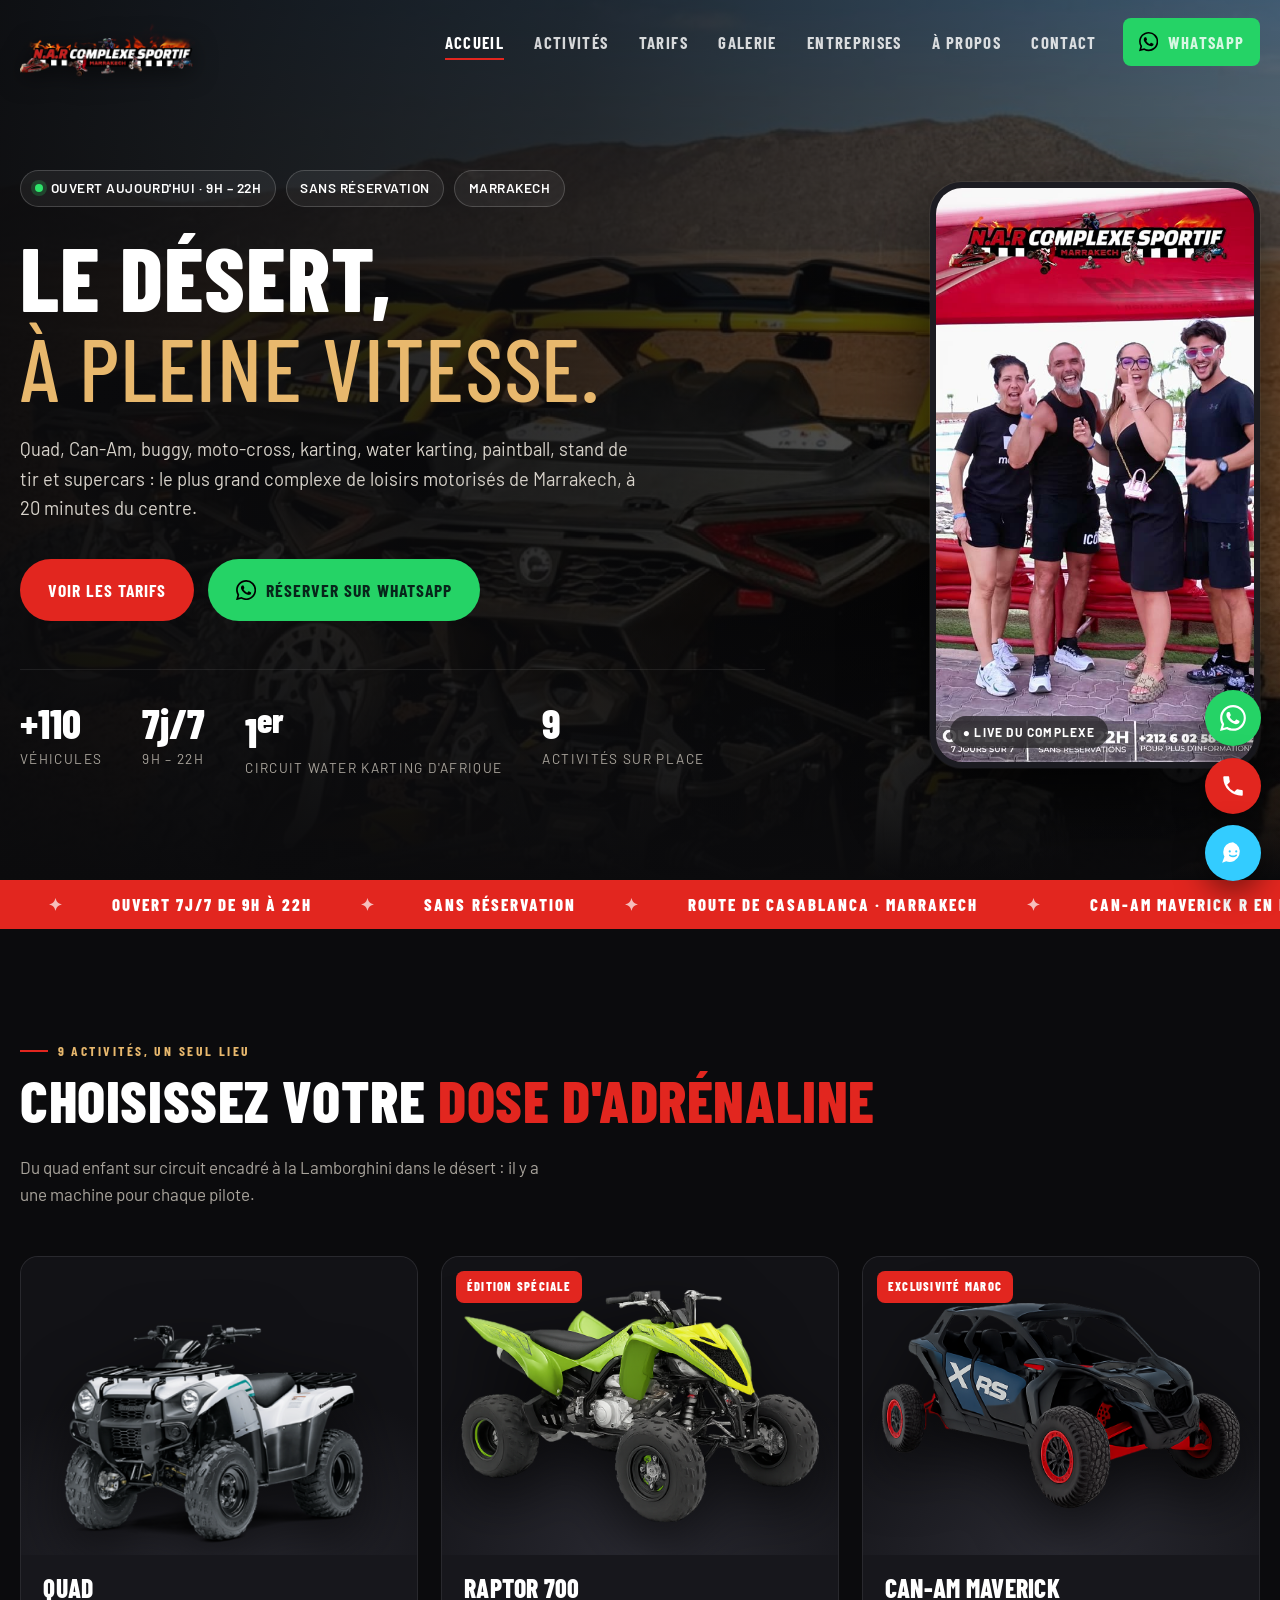
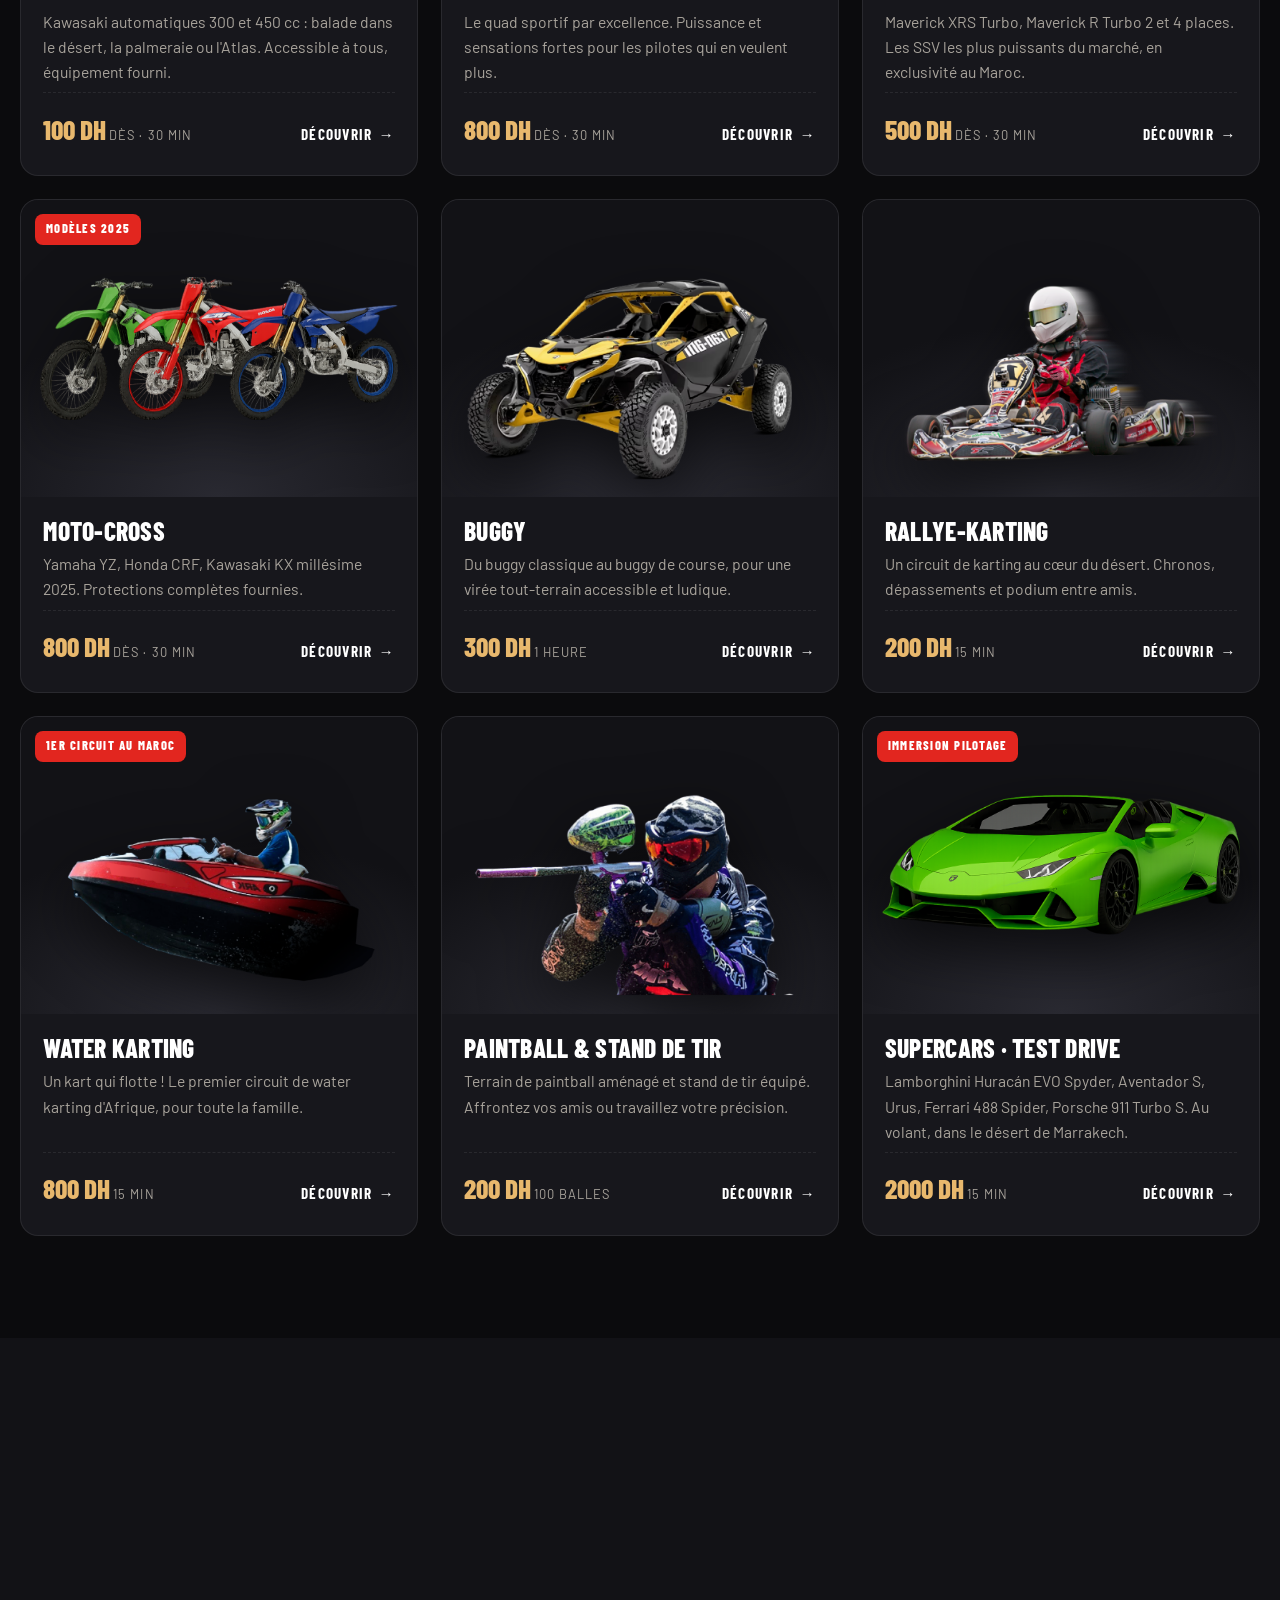
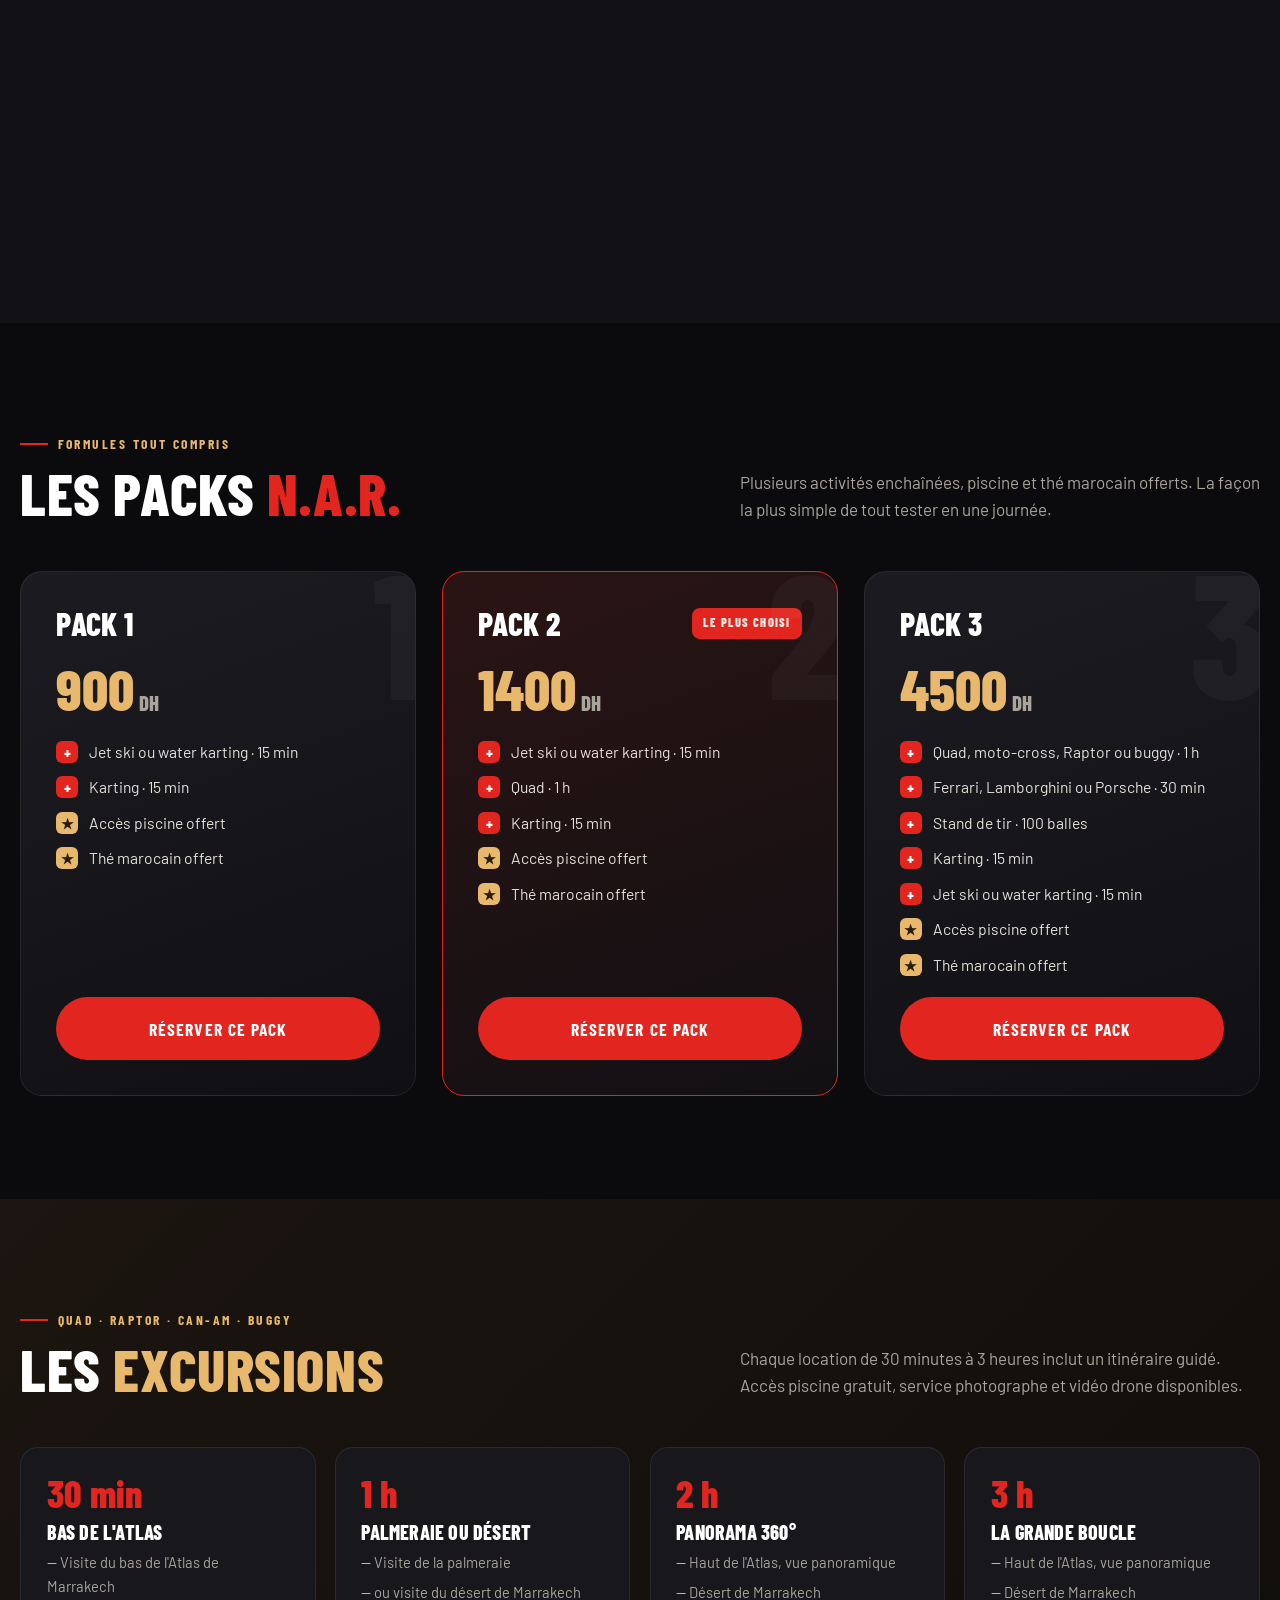
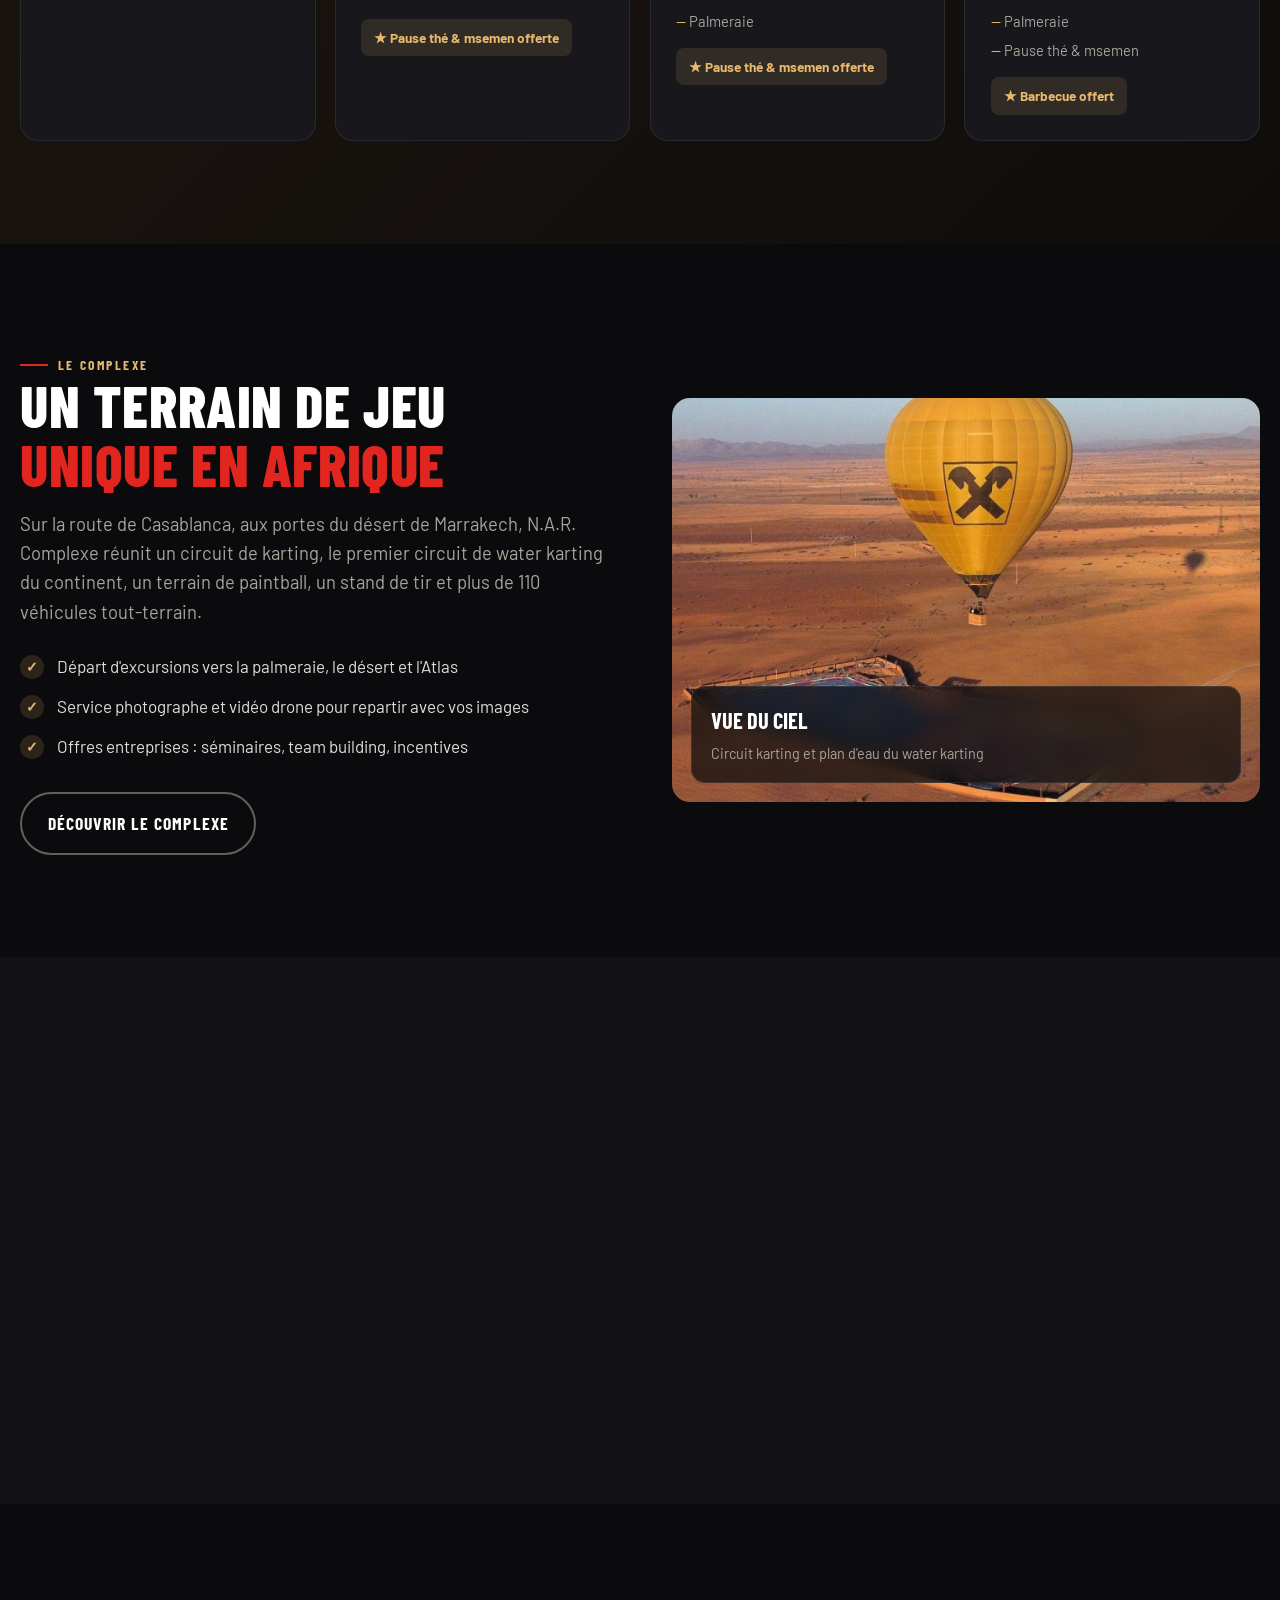
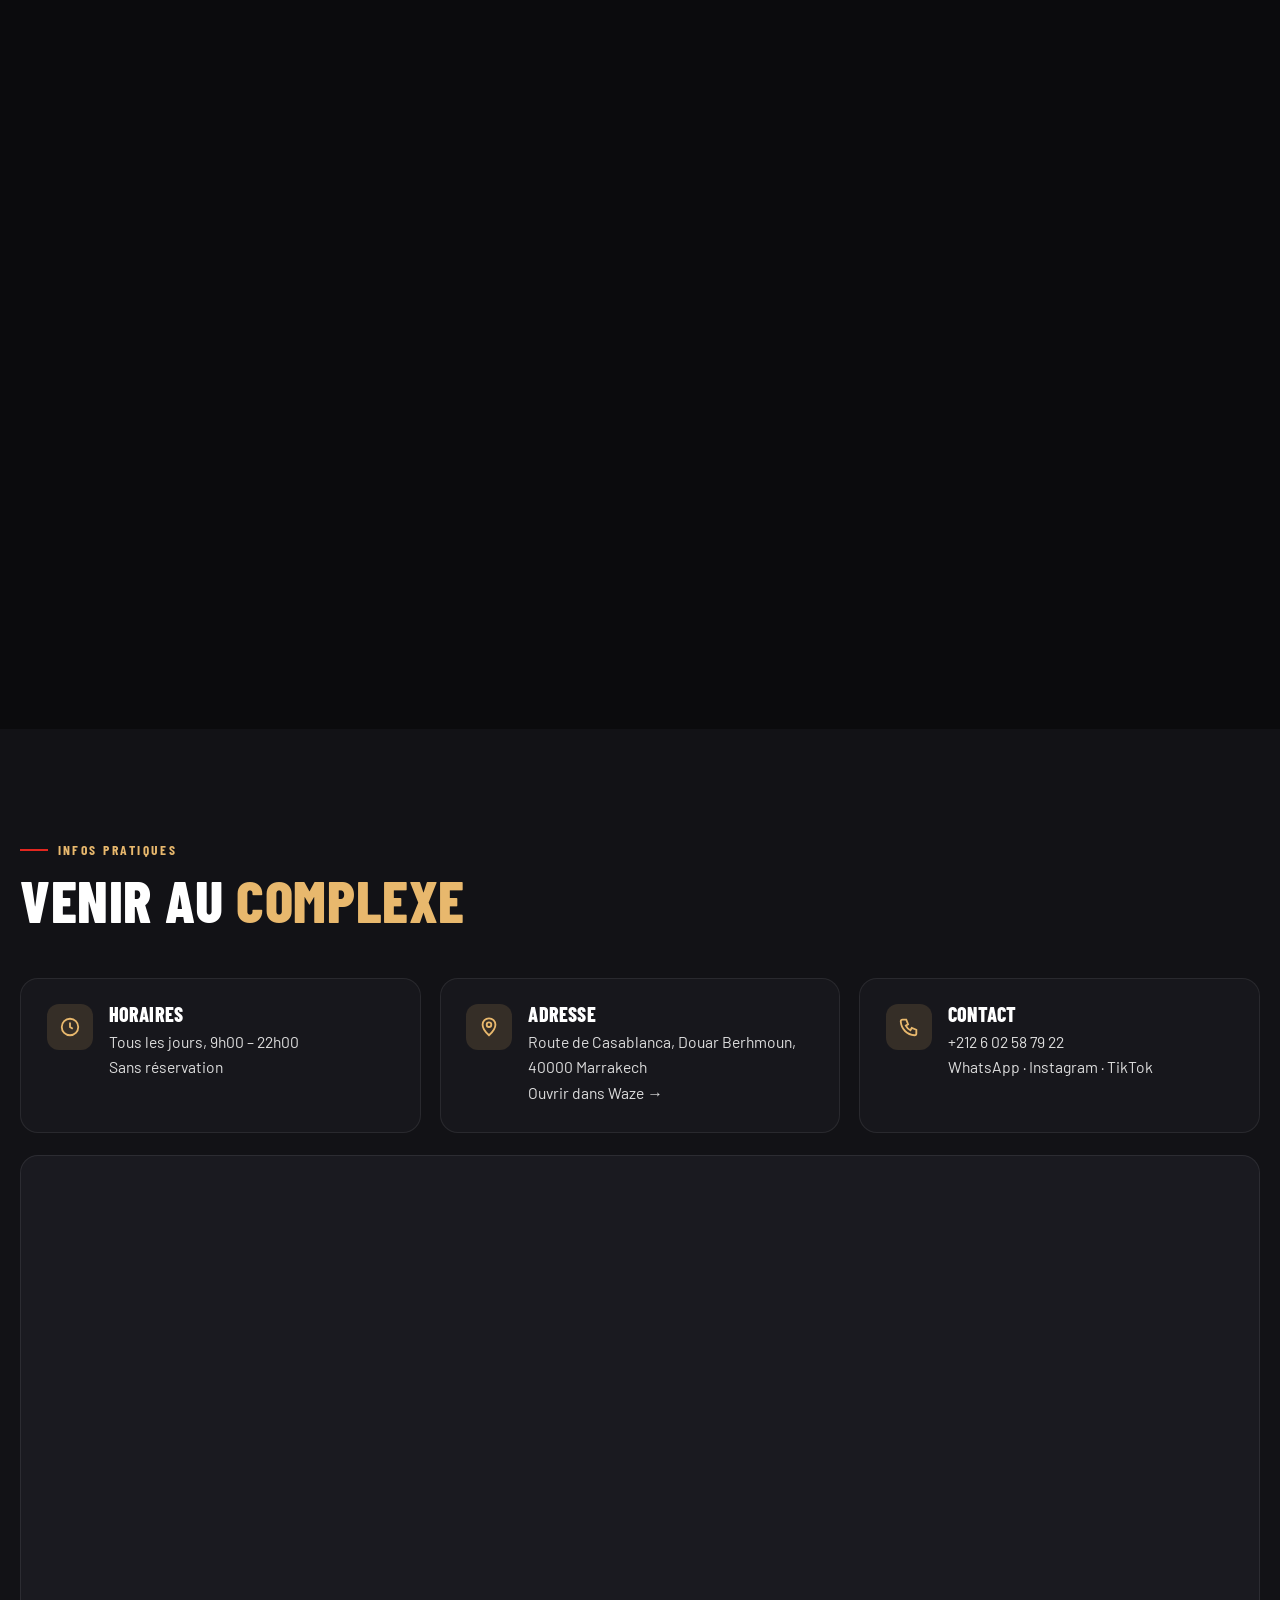
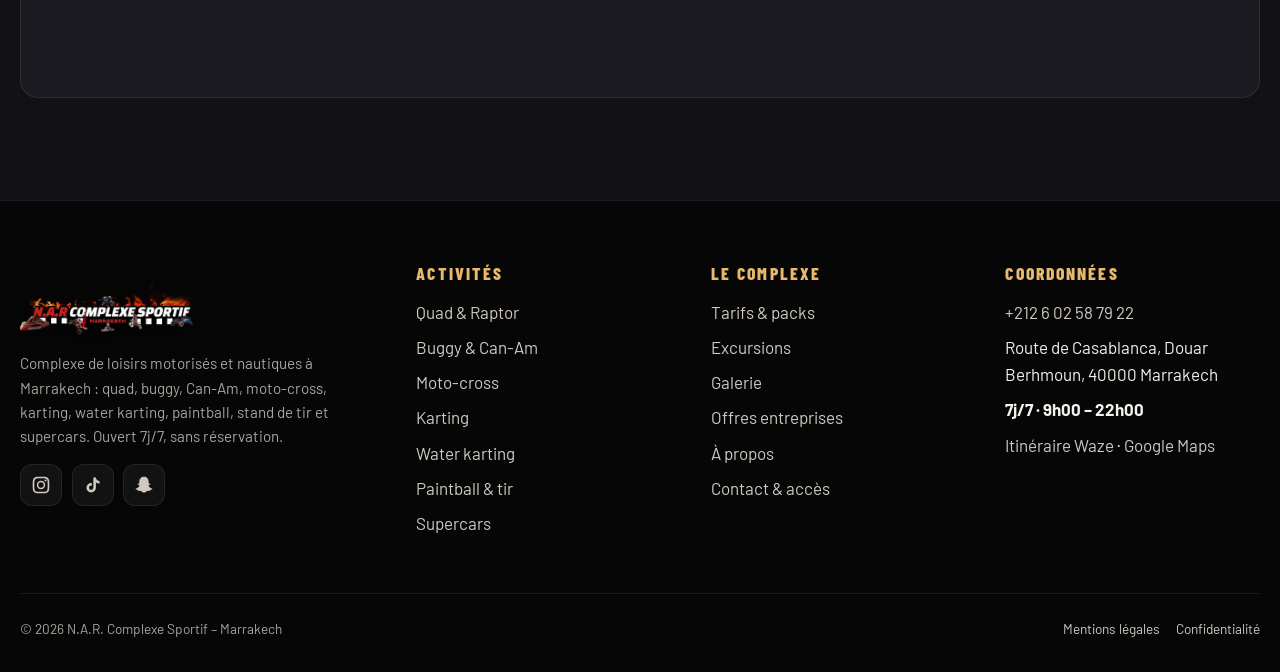
==== index.html @ b968350e "Nouveau site N.A.R. Complexe Sportif (statique) Co-Authored-By: Claude Fable 5.1 <noreply@anthropic." ====
<!doctype html>
<html lang="fr"><head>
<meta charset="utf-8"><meta name="viewport" content="width=device-width,initial-scale=1">
<title>N.A.R. Complexe Sportif – Quad, buggy, karting, water karting et supercars à Marrakech</title>
<meta name="description" content="Le plus grand complexe de loisirs motorisés de Marrakech : location quad, Can-Am, buggy, moto-cross, karting, water karting, paintball, stand de tir et test drive supercars. Ouvert 7j/7 de 9h à 22h, sans réservation.">
<meta name="robots" content="noindex, nofollow">
<link rel="canonical" href="https://www.narcomplexesportif.com/">
<meta property="og:title" content="N.A.R. Complexe Sportif – Quad, buggy, karting, water karting et supercars à Marrakech"><meta property="og:description" content="Le plus grand complexe de loisirs motorisés de Marrakech : location quad, Can-Am, buggy, moto-cross, karting, water karting, paintball, stand de tir et test drive supercars. Ouvert 7j/7 de 9h à 22h, sans réservation."><meta property="og:type" content="website"><meta property="og:image" content="assets/img/p-canam-desert.jpg">
<link rel="icon" href="assets/img/logo-footer.png">
<link rel="preconnect" href="https://fonts.googleapis.com"><link rel="preconnect" href="https://fonts.gstatic.com" crossorigin>
<link href="https://fonts.googleapis.com/css2?family=Barlow+Condensed:wght@500;700;800&family=Barlow:wght@400;500;600;700&display=swap" rel="stylesheet">
<link rel="stylesheet" href="assets/style.css">
<script type="application/ld+json">{"@context": "https://schema.org", "@type": "SportsActivityLocation", "name": "N.A.R. Complexe Sportif", "url": "https://www.narcomplexesportif.com/", "telephone": "+212602587922", "image": "https://www.narcomplexesportif.com/assets/img/p-canam-desert.jpg", "address": {"@type": "PostalAddress", "streetAddress": "Route de Casablanca, Douar Berhmoun", "postalCode": "40000", "addressLocality": "Marrakech", "addressCountry": "MA"}, "openingHoursSpecification": [{"@type": "OpeningHoursSpecification", "dayOfWeek": ["Monday", "Tuesday", "Wednesday", "Thursday", "Friday", "Saturday", "Sunday"], "opens": "09:00", "closes": "22:00"}], "priceRange": "100 DH - 4500 DH", "sameAs": ["https://www.instagram.com/n.a.r_complexe/", "https://www.tiktok.com/@n.a.r_complexe", "https://www.snapchat.com/add/narcomplexe"]}</script>
</head><body>
<header class="header"><div class="wrap">
  <a class="brand" href="index.html" aria-label="N.A.R. Complexe Sportif, accueil"><img src="assets/img/logo.png" alt="N.A.R. Complexe Sportif Marrakech" width="160" height="62"></a>
  <nav class="nav" aria-label="Menu principal"><a href="index.html" class="active">Accueil</a><a href="activites.html">Activités</a><a href="tarifs.html">Tarifs</a><a href="galerie.html">Galerie</a><a href="entreprises.html">Entreprises</a><a href="a-propos.html">À propos</a><a href="contact.html">Contact</a><a class="btn btn-wa btn-sm nav-cta" href="https://wa.me/212602587922" target="_blank" rel="noopener"><svg viewBox="0 0 24 24"><path d="M20.5 3.5A11.9 11.9 0 0 0 12 0C5.4 0 .1 5.3.1 11.9c0 2.1.6 4.1 1.6 5.9L0 24l6.3-1.7a12 12 0 0 0 5.7 1.5c6.6 0 11.9-5.3 11.9-11.9 0-3.2-1.2-6.2-3.4-8.4ZM12 21.8c-1.8 0-3.5-.5-5-1.4l-.4-.2-3.7 1 1-3.6-.2-.4A9.8 9.8 0 0 1 2.1 12C2.1 6.5 6.5 2 12 2c2.6 0 5.1 1 7 2.9a9.8 9.8 0 0 1 2.9 7c0 5.5-4.5 9.9-9.9 9.9Zm5.4-7.4c-.3-.1-1.8-.9-2-1-.3-.1-.5-.1-.7.1-.2.3-.8 1-.9 1.2-.2.2-.3.2-.6.1-.3-.1-1.3-.5-2.4-1.5-.9-.8-1.5-1.8-1.7-2.1-.2-.3 0-.5.1-.6l.4-.5.3-.5v-.5l-.9-2.2c-.2-.6-.5-.5-.7-.5h-.6c-.2 0-.5.1-.8.4-.3.3-1 1-1 2.5s1.1 2.9 1.2 3.1c.1.2 2.1 3.2 5.1 4.5.7.3 1.3.5 1.7.6.7.2 1.4.2 1.9.1.6-.1 1.8-.7 2-1.4.2-.7.2-1.3.2-1.4-.1-.2-.3-.3-.6-.4Z"/></svg> WhatsApp</a></nav>
  <button class="burger" aria-label="Ouvrir le menu" aria-expanded="false"><svg viewBox="0 0 24 24" fill="none" stroke="currentColor" stroke-width="2"><path d="M4 7h16M4 12h16M4 17h16"/></svg></button>
</div></header>
<main>

<section class="hero"><div class="hero-bg"><img src="assets/img/p-canam-desert.jpg" alt="" fetchpriority="high"></div>
 <div class="wrap">
  <div>
   <div class="hero-badges"><span class="badge"><i></i>Ouvert aujourd'hui · 9h – 22h</span><span class="badge">Sans réservation</span><span class="badge">Marrakech</span></div>
   <h1><span>Le désert,</span><span class="thin">à pleine vitesse.</span></h1>
   <p class="lead">Quad, Can-Am, buggy, moto-cross, karting, water karting, paintball, stand de tir et supercars : le plus grand complexe de loisirs motorisés de Marrakech, à 20 minutes du centre.</p>
   <div class="hero-actions"><a class="btn btn-red" href="tarifs.html">Voir les tarifs</a><a class="btn btn-wa" href="https://wa.me/212602587922" target="_blank" rel="noopener"><svg viewBox="0 0 24 24"><path d="M20.5 3.5A11.9 11.9 0 0 0 12 0C5.4 0 .1 5.3.1 11.9c0 2.1.6 4.1 1.6 5.9L0 24l6.3-1.7a12 12 0 0 0 5.7 1.5c6.6 0 11.9-5.3 11.9-11.9 0-3.2-1.2-6.2-3.4-8.4ZM12 21.8c-1.8 0-3.5-.5-5-1.4l-.4-.2-3.7 1 1-3.6-.2-.4A9.8 9.8 0 0 1 2.1 12C2.1 6.5 6.5 2 12 2c2.6 0 5.1 1 7 2.9a9.8 9.8 0 0 1 2.9 7c0 5.5-4.5 9.9-9.9 9.9Zm5.4-7.4c-.3-.1-1.8-.9-2-1-.3-.1-.5-.1-.7.1-.2.3-.8 1-.9 1.2-.2.2-.3.2-.6.1-.3-.1-1.3-.5-2.4-1.5-.9-.8-1.5-1.8-1.7-2.1-.2-.3 0-.5.1-.6l.4-.5.3-.5v-.5l-.9-2.2c-.2-.6-.5-.5-.7-.5h-.6c-.2 0-.5.1-.8.4-.3.3-1 1-1 2.5s1.1 2.9 1.2 3.1c.1.2 2.1 3.2 5.1 4.5.7.3 1.3.5 1.7.6.7.2 1.4.2 1.9.1.6-.1 1.8-.7 2-1.4.2-.7.2-1.3.2-1.4-.1-.2-.3-.3-.6-.4Z"/></svg> Réserver sur WhatsApp</a></div>
   <div class="hero-stats"><div class="stat"><b>+110</b><span>véhicules</span></div><div class="stat"><b>7j/7</b><span>9h – 22h</span></div><div class="stat"><b>1<sup>er</sup></b><span>circuit water karting d'Afrique</span></div><div class="stat"><b>9</b><span>activités sur place</span></div></div>
  </div>
  <div class="reel"><video muted loop playsinline preload="metadata" poster="assets/reel-poster.jpg"><source src="assets/reel.mp4" type="video/mp4"></video><span class="tag">● Live du complexe</span></div>
 </div>
</section>
<div class="ticker" aria-hidden="true"><div class="track"><span>Ouvert 7j/7 de 9h à 22h</span><span>Sans réservation</span><span>Route de Casablanca · Marrakech</span><span>Can-Am Maverick R en exclusivité au Maroc</span><span>Ouvert 7j/7 de 9h à 22h</span><span>Sans réservation</span><span>Route de Casablanca · Marrakech</span><span>Can-Am Maverick R en exclusivité au Maroc</span></div></div>

<section id="activites"><div class="wrap">
 <div class="sec-head rv"><div><span class="eyebrow">9 activités, un seul lieu</span><h2>Choisissez votre <span class="accent">dose d'adrénaline</span></h2></div><p>Du quad enfant sur circuit encadré à la Lamborghini dans le désert : il y a une machine pour chaque pilote.</p></div>
 <div class="grid grid-3"><a class="card rv" href="activites.html#quad"><div class="media"><img src="assets/img/v-quad.png" alt="Quad" loading="lazy"></div>
 <div class="body"><h3>Quad</h3><p>Kawasaki automatiques 300 et 450 cc : balade dans le désert, la palmeraie ou l'Atlas. Accessible à tous, équipement fourni.</p><div class="price"><span><b>100 DH</b> <small>dès · 30 min</small></span><span class="more">Découvrir</span></div></div></a><a class="card rv" href="activites.html#raptor"><span class="chip">Édition spéciale</span><div class="media"><img src="assets/img/v-raptor700.png" alt="Raptor 700" loading="lazy"></div>
 <div class="body"><h3>Raptor 700</h3><p>Le quad sportif par excellence. Puissance et sensations fortes pour les pilotes qui en veulent plus.</p><div class="price"><span><b>800 DH</b> <small>dès · 30 min</small></span><span class="more">Découvrir</span></div></div></a><a class="card rv" href="activites.html#canam"><span class="chip">Exclusivité Maroc</span><div class="media"><img src="assets/img/v-canam-r.png" alt="Can-Am Maverick" loading="lazy"></div>
 <div class="body"><h3>Can-Am Maverick</h3><p>Maverick XRS Turbo, Maverick R Turbo 2 et 4 places. Les SSV les plus puissants du marché, en exclusivité au Maroc.</p><div class="price"><span><b>500 DH</b> <small>dès · 30 min</small></span><span class="more">Découvrir</span></div></div></a><a class="card rv" href="activites.html#cross"><span class="chip">Modèles 2025</span><div class="media"><img src="assets/img/v-cross.png" alt="Moto-cross" loading="lazy"></div>
 <div class="body"><h3>Moto-cross</h3><p>Yamaha YZ, Honda CRF, Kawasaki KX millésime 2025. Protections complètes fournies.</p><div class="price"><span><b>800 DH</b> <small>dès · 30 min</small></span><span class="more">Découvrir</span></div></div></a><a class="card rv" href="activites.html#buggy"><div class="media"><img src="assets/img/v-canam.png" alt="Buggy" loading="lazy"></div>
 <div class="body"><h3>Buggy</h3><p>Du buggy classique au buggy de course, pour une virée tout-terrain accessible et ludique.</p><div class="price"><span><b>300 DH</b> <small>1 heure</small></span><span class="more">Découvrir</span></div></div></a><a class="card rv" href="activites.html#karting"><div class="media"><img src="assets/img/v-kart.png" alt="Rallye-karting" loading="lazy"></div>
 <div class="body"><h3>Rallye-karting</h3><p>Un circuit de karting au cœur du désert. Chronos, dépassements et podium entre amis.</p><div class="price"><span><b>200 DH</b> <small>15 min</small></span><span class="more">Découvrir</span></div></div></a><a class="card rv" href="activites.html#waterkarting"><span class="chip">1er circuit au Maroc</span><div class="media"><img src="assets/img/v-waterkart.png" alt="Water karting" loading="lazy"></div>
 <div class="body"><h3>Water karting</h3><p>Un kart qui flotte ! Le premier circuit de water karting d'Afrique, pour toute la famille.</p><div class="price"><span><b>800 DH</b> <small>15 min</small></span><span class="more">Découvrir</span></div></div></a><a class="card rv" href="activites.html#paintball"><div class="media"><img src="assets/img/v-paintball.png" alt="Paintball & stand de tir" loading="lazy"></div>
 <div class="body"><h3>Paintball & stand de tir</h3><p>Terrain de paintball aménagé et stand de tir équipé. Affrontez vos amis ou travaillez votre précision.</p><div class="price"><span><b>200 DH</b> <small>100 balles</small></span><span class="more">Découvrir</span></div></div></a><a class="card rv" href="activites.html#supercars"><span class="chip">Immersion pilotage</span><div class="media"><img src="assets/img/v-huracan.png" alt="Supercars · Test drive" loading="lazy"></div>
 <div class="body"><h3>Supercars · Test drive</h3><p>Lamborghini Huracán EVO Spyder, Aventador S, Urus, Ferrari 488 Spider, Porsche 911 Turbo S. Au volant, dans le désert de Marrakech.</p><div class="price"><span><b>2000 DH</b> <small>15 min</small></span><span class="more">Découvrir</span></div></div></a></div>
</div></section>

<section class="alt"><div class="wrap">
 <div class="sec-head rv"><div><span class="eyebrow">Pourquoi N.A.R.</span><h2>Pensé pour <span class="sand">toute la famille</span></h2></div></div>
 <div class="why">
  <div class="why-item rv"><div class="ic"><svg viewBox="0 0 24 24" fill="none" stroke="currentColor" stroke-width="2"><path d="M13 2 4 14h7l-1 8 9-12h-7l1-8Z"/></svg></div><h3>Zéro réservation</h3><p>Arrivez quand vous voulez, 7 jours sur 7 de 9h à 22h. Les machines sont prêtes.</p></div>
  <div class="why-item rv"><div class="ic"><svg viewBox="0 0 24 24" fill="none" stroke="currentColor" stroke-width="2"><path d="M12 3 4 6v6c0 5 3.4 8.4 8 9 4.6-.6 8-4 8-9V6l-8-3Z"/><path d="m9 12 2 2 4-4"/></svg></div><h3>Sécurité d'abord</h3><p>Casques, protections, briefing et accompagnateurs expérimentés qui connaissent la région.</p></div>
  <div class="why-item rv"><div class="ic"><svg viewBox="0 0 24 24" fill="none" stroke="currentColor" stroke-width="2"><circle cx="12" cy="7" r="3"/><path d="M6 21v-3a6 6 0 0 1 12 0v3"/></svg></div><h3>Espace enfants</h3><p>Quads, motos et karts enfants sur circuit encadré. Les petits aventuriers ont leur piste.</p></div>
  <div class="why-item rv"><div class="ic"><svg viewBox="0 0 24 24" fill="none" stroke="currentColor" stroke-width="2"><path d="M3 16c2 1.5 4 1.5 6 0s4-1.5 6 0 4 1.5 6 0M3 20c2 1.5 4 1.5 6 0s4-1.5 6 0 4 1.5 6 0M8 12V5a2 2 0 0 1 4 0M14 12V5a2 2 0 0 1 4 0"/></svg></div><h3>Piscine & détente</h3><p>Accès piscine gratuit, terrasse ombragée, granitas et thé marocain entre deux sessions.</p></div>
 </div>
</div></section>

<section id="packs" class=""><div class="wrap">
 <div class="sec-head rv"><div><span class="eyebrow">Formules tout compris</span><h2>Les packs <span class="accent">N.A.R.</span></h2></div><p>Plusieurs activités enchaînées, piscine et thé marocain offerts. La façon la plus simple de tout tester en une journée.</p></div>
 <div class="packs"><div class="pack rv" data-n="1"><div class="ph"><h3>Pack 1</h3></div><div class="amount">900<small>DH</small></div><ul><li>Jet ski ou water karting · 15 min</li><li>Karting · 15 min</li><li class="gift">Accès piscine offert</li><li class="gift">Thé marocain offert</li></ul>
 <a class="btn btn-red" href="https://wa.me/212602587922?text=Bonjour, je souhaite réserver le Pack 1 (900 DH)." target="_blank" rel="noopener">Réserver ce pack</a></div><div class="pack rv hot" data-n="2"><div class="ph"><h3>Pack 2</h3><span class="tag">Le plus choisi</span></div><div class="amount">1400<small>DH</small></div><ul><li>Jet ski ou water karting · 15 min</li><li>Quad · 1 h</li><li>Karting · 15 min</li><li class="gift">Accès piscine offert</li><li class="gift">Thé marocain offert</li></ul>
 <a class="btn btn-red" href="https://wa.me/212602587922?text=Bonjour, je souhaite réserver le Pack 2 (1400 DH)." target="_blank" rel="noopener">Réserver ce pack</a></div><div class="pack rv" data-n="3"><div class="ph"><h3>Pack 3</h3></div><div class="amount">4500<small>DH</small></div><ul><li>Quad, moto-cross, Raptor ou buggy · 1 h</li><li>Ferrari, Lamborghini ou Porsche · 30 min</li><li>Stand de tir · 100 balles</li><li>Karting · 15 min</li><li>Jet ski ou water karting · 15 min</li><li class="gift">Accès piscine offert</li><li class="gift">Thé marocain offert</li></ul>
 <a class="btn btn-red" href="https://wa.me/212602587922?text=Bonjour, je souhaite réserver le Pack 3 (4500 DH)." target="_blank" rel="noopener">Réserver ce pack</a></div></div></div></section>
<section id="excursions" class="sand-bg"><div class="wrap">
 <div class="sec-head rv"><div><span class="eyebrow">Quad · Raptor · Can-Am · buggy</span><h2>Les <span class="sand">excursions</span></h2></div><p>Chaque location de 30 minutes à 3 heures inclut un itinéraire guidé. Accès piscine gratuit, service photographe et vidéo drone disponibles.</p></div>
 <div class="excu"><div class="ex rv"><div class="d">30 min</div><h3>Bas de l'Atlas</h3><ul><li>Visite du bas de l'Atlas de Marrakech</li></ul></div><div class="ex rv"><div class="d">1 h</div><h3>Palmeraie ou désert</h3><ul><li>Visite de la palmeraie</li><li>ou visite du désert de Marrakech</li></ul><span class="gift">★ Pause thé & msemen offerte</span></div><div class="ex rv"><div class="d">2 h</div><h3>Panorama 360°</h3><ul><li>Haut de l'Atlas, vue panoramique</li><li>Désert de Marrakech</li><li>Palmeraie</li></ul><span class="gift">★ Pause thé & msemen offerte</span></div><div class="ex rv"><div class="d">3 h</div><h3>La grande boucle</h3><ul><li>Haut de l'Atlas, vue panoramique</li><li>Désert de Marrakech</li><li>Palmeraie</li><li>Pause thé & msemen</li></ul><span class="gift">★ Barbecue offert</span></div></div></div></section>

<section><div class="wrap"><div class="split">
 <div class="rv"><span class="eyebrow">Le complexe</span><h2>Un terrain de jeu <span class="accent">unique en Afrique</span></h2>
  <p class="lead" style="margin-top:1rem">Sur la route de Casablanca, aux portes du désert de Marrakech, N.A.R. Complexe réunit un circuit de karting, le premier circuit de water karting du continent, un terrain de paintball, un stand de tir et plus de 110 véhicules tout-terrain.</p>
  <ul class="checks"><li>Départ d'excursions vers la palmeraie, le désert et l'Atlas</li><li>Service photographe et vidéo drone pour repartir avec vos images</li><li>Offres entreprises : séminaires, team building, incentives</li></ul>
  <a class="btn btn-ghost" href="a-propos.html">Découvrir le complexe</a></div>
 <div class="pic wide rv"><img src="assets/img/p-drone.jpg" alt="Vue aérienne du complexe N.A.R." loading="lazy"><div class="caption"><b>Vue du ciel</b><span>Circuit karting et plan d'eau du water karting</span></div></div>
</div></div></section>

<section class="alt"><div class="wrap">
 <div class="sec-head rv"><div><span class="eyebrow">Galerie</span><h2>Ça s'est passé <span class="sand">chez nous</span></h2></div><a class="btn btn-ghost btn-sm" href="galerie.html">Toute la galerie</a></div>
 <div class="strip rv"><a href="assets/img/p-canam-desert.jpg" data-lightbox><img src="assets/img/p-canam-desert.jpg" alt="Can-Am Maverick dans le désert de Marrakech" loading="lazy"></a><a href="assets/img/p-groupe-quad.jpg" data-lightbox><img src="assets/img/p-groupe-quad.jpg" alt="Groupe d'amis en quad Kawasaki" loading="lazy"></a><a href="assets/img/p-drone.jpg" data-lightbox><img src="assets/img/p-drone.jpg" alt="Vue aérienne du complexe : circuit de water karting et karting" loading="lazy"></a><a href="assets/img/p-paintball-groupe.jpg" data-lightbox><img src="assets/img/p-paintball-groupe.jpg" alt="Équipe de paintball devant les Can-Am" loading="lazy"></a><a href="assets/img/p-enfants-mascottes.jpg" data-lightbox><img src="assets/img/p-enfants-mascottes.jpg" alt="Activités enfants avec mascottes" loading="lazy"></a><a href="assets/img/p-desert-buggies.jpg" data-lightbox><img src="assets/img/p-desert-buggies.jpg" alt="Convoi de buggies dans le désert" loading="lazy"></a></div>
</div></section>

<section><div class="wrap"><div class="split rev">
 <div class="pic rv"><img src="assets/img/p-paintball-groupe.jpg" alt="Équipe en séminaire au complexe" loading="lazy"></div>
 <div class="rv"><span class="eyebrow">Entreprises</span><h2>Team building <span class="accent">hors norme</span></h2>
  <p class="lead" style="margin-top:1rem">Tarifs préférentiels pour les groupes et les sociétés. Paintball par équipes, challenge karting, raid en Can-Am puis barbecue : nous construisons la journée avec vous.</p>
  <div class="hero-actions" style="margin-top:1.6rem"><a class="btn btn-red" href="entreprises.html">Demander une offre</a></div></div>
</div></div></section>

<section class="alt" id="infos"><div class="wrap">
 <div class="sec-head rv"><div><span class="eyebrow">Infos pratiques</span><h2>Venir au <span class="sand">complexe</span></h2></div></div>
 <div class="info-cards rv">
  <div class="info"><div class="ic"><svg viewBox="0 0 24 24" fill="none" stroke="currentColor" stroke-width="2"><circle cx="12" cy="12" r="9"/><path d="M12 7v5l3 2"/></svg></div><div><h3>Horaires</h3><p>Tous les jours, 9h00 – 22h00<br>Sans réservation</p></div></div>
  <div class="info"><div class="ic"><svg viewBox="0 0 24 24" fill="none" stroke="currentColor" stroke-width="2"><path d="M12 21s7-6.3 7-11.5A7 7 0 0 0 5 9.5C5 14.7 12 21 12 21Z"/><circle cx="12" cy="9.5" r="2.5"/></svg></div><div><h3>Adresse</h3><p>Route de Casablanca, Douar Berhmoun, 40000 Marrakech</p><a href="https://www.waze.com/en/live-map/directions/ma/marrakech-safi/n.a.r-complexe-sportif-location-quad-cross-raptor-buggy-waterkarting-paintball-karting-marrakech?place=ChIJ9RRt12yLrw0RAxssu5ktRnk" target="_blank" rel="noopener" class="sand">Ouvrir dans Waze →</a></div></div>
  <div class="info"><div class="ic"><svg viewBox="0 0 24 24" fill="none" stroke="currentColor" stroke-width="2"><path d="M5 4h4l2 5-2.5 1.5a11 11 0 0 0 5 5L15 13l5 2v4a2 2 0 0 1-2 2A16 16 0 0 1 3 6a2 2 0 0 1 2-2Z"/></svg></div><div><h3>Contact</h3><p><a href="tel:+212602587922">+212 6 02 58 79 22</a><br><a href="https://wa.me/212602587922" target="_blank" rel="noopener">WhatsApp</a> · Instagram · TikTok</p></div></div>
 </div>
 <div class="map rv" style="margin-top:1.4rem"><iframe src="https://www.google.com/maps?q=N.A.R+Complexe+Sportif+Marrakech&output=embed" loading="lazy" title="Carte N.A.R. Complexe" referrerpolicy="no-referrer-when-downgrade" allowfullscreen></iframe></div>
</div></section>

</main>
<footer class="footer"><div class="wrap">
 <div class="cols">
  <div><a class="brand" href="index.html"><img src="assets/img/logo.png" alt="N.A.R. Complexe Sportif"></a>
   <p>Complexe de loisirs motorisés et nautiques à Marrakech : quad, buggy, Can-Am, moto-cross, karting, water karting, paintball, stand de tir et supercars. Ouvert 7j/7, sans réservation.</p>
   <div class="socials">
    <a href="https://www.instagram.com/n.a.r_complexe/" target="_blank" rel="noopener" aria-label="Instagram"><svg viewBox="0 0 24 24"><path d="M12 7a5 5 0 1 0 0 10 5 5 0 0 0 0-10Zm0 8.2a3.2 3.2 0 1 1 0-6.4 3.2 3.2 0 0 1 0 6.4ZM17.3 5.5a1.2 1.2 0 1 0 0 2.4 1.2 1.2 0 0 0 0-2.4ZM21.9 7.9c-.1-1.6-.4-3-1.6-4.2S17.7 2.2 16.1 2.1C14.5 2 9.5 2 7.9 2.1c-1.6.1-3 .4-4.2 1.6S2.2 6.3 2.1 7.9C2 9.5 2 14.5 2.1 16.1c.1 1.6.4 3 1.6 4.2s2.6 1.5 4.2 1.6c1.6.1 6.6.1 8.2 0 1.6-.1 3-.4 4.2-1.6s1.5-2.6 1.6-4.2c.1-1.6.1-6.6 0-8.2Zm-2.3 10a3.3 3.3 0 0 1-1.8 1.8c-1.3.5-4.3.4-5.8.4s-4.5.1-5.8-.4a3.3 3.3 0 0 1-1.8-1.8C3.9 16.6 4 13.6 4 12s-.1-4.5.4-5.8a3.3 3.3 0 0 1 1.8-1.8C7.5 3.9 10.5 4 12 4s4.5-.1 5.8.4a3.3 3.3 0 0 1 1.8 1.8c.5 1.3.4 4.3.4 5.8s.1 4.5-.4 5.9Z"/></svg></a>
    <a href="https://www.tiktok.com/@n.a.r_complexe" target="_blank" rel="noopener" aria-label="TikTok"><svg viewBox="0 0 24 24"><path d="M16.6 5.8A4.3 4.3 0 0 1 15.5 3h-3.1v12.4a2.6 2.6 0 0 1-2.6 2.5 2.6 2.6 0 0 1-2.6-2.6 2.6 2.6 0 0 1 3.4-2.5V9.7a5.7 5.7 0 0 0-6.5 5.6A5.7 5.7 0 0 0 9.8 21a5.7 5.7 0 0 0 5.7-5.7V9a7.3 7.3 0 0 0 4.3 1.4V7.3s-1.9.1-3.2-1.5Z"/></svg></a>
    <a href="https://www.snapchat.com/add/narcomplexe" target="_blank" rel="noopener" aria-label="Snapchat"><svg viewBox="0 0 24 24"><path d="M12 2c3.3 0 5.6 2.5 5.6 5.8v2.4c.4.2.9 0 1.3-.1.5-.1.9.2.9.6 0 .5-.6.8-1.2 1-.4.2-1 .3-1.1.7-.1.3.1.6.2.8 1 1.8 2.5 2.8 4 3.1.3.1.4.3.3.6-.3.6-1.4.9-2.4 1.1-.1.2-.2.8-.4 1-.2.2-.6.1-1.1 0-.8-.1-1.8-.2-2.8.5-.9.6-1.7 1.5-3.3 1.5s-2.4-.9-3.3-1.5c-1-.7-2-.6-2.8-.5-.5.1-.9.2-1.1 0-.2-.2-.3-.8-.4-1-1-.2-2.1-.5-2.4-1.1-.1-.3 0-.5.3-.6 1.5-.3 3-1.3 4-3.1.1-.2.3-.5.2-.8-.1-.4-.7-.5-1.1-.7-.6-.2-1.2-.5-1.2-1 0-.4.4-.7.9-.6.4.1.9.3 1.3.1V7.8C6.4 4.5 8.7 2 12 2Z"/></svg></a>
   </div></div>
  <div><h4>Activités</h4><ul>
   <li><a href="activites.html#quad">Quad &amp; Raptor</a></li><li><a href="activites.html#canam">Buggy &amp; Can-Am</a></li><li><a href="activites.html#cross">Moto-cross</a></li>
   <li><a href="activites.html#karting">Karting</a></li><li><a href="activites.html#waterkarting">Water karting</a></li><li><a href="activites.html#paintball">Paintball &amp; tir</a></li><li><a href="activites.html#supercars">Supercars</a></li></ul></div>
  <div><h4>Le complexe</h4><ul>
   <li><a href="tarifs.html">Tarifs &amp; packs</a></li><li><a href="tarifs.html#excursions">Excursions</a></li><li><a href="galerie.html">Galerie</a></li>
   <li><a href="entreprises.html">Offres entreprises</a></li><li><a href="a-propos.html">À propos</a></li><li><a href="contact.html">Contact &amp; accès</a></li></ul></div>
  <div><h4>Coordonnées</h4><ul>
   <li><a href="tel:+212602587922">+212 6 02 58 79 22</a></li><li>Route de Casablanca, Douar Berhmoun, 40000 Marrakech</li><li><strong>7j/7 · 9h00 – 22h00</strong></li>
   <li><a href="https://www.waze.com/en/live-map/directions/ma/marrakech-safi/n.a.r-complexe-sportif-location-quad-cross-raptor-buggy-waterkarting-paintball-karting-marrakech?place=ChIJ9RRt12yLrw0RAxssu5ktRnk" target="_blank" rel="noopener">Itinéraire Waze</a> · <a href="https://maps.google.com/?cid=8738722265252502275" target="_blank" rel="noopener">Google Maps</a></li></ul></div>
 </div>
 <div class="legal"><span>© 2026 N.A.R. Complexe Sportif – Marrakech</span><span><a href="mentions-legales.html">Mentions légales</a><a href="mentions-legales.html#donnees">Confidentialité</a></span></div>
</div></footer>
<div class="float">
 <a class="wa" href="https://wa.me/212602587922" target="_blank" rel="noopener" aria-label="WhatsApp"><svg viewBox="0 0 24 24"><path d="M20.5 3.5A11.9 11.9 0 0 0 12 0C5.4 0 .1 5.3.1 11.9c0 2.1.6 4.1 1.6 5.9L0 24l6.3-1.7a12 12 0 0 0 5.7 1.5c6.6 0 11.9-5.3 11.9-11.9 0-3.2-1.2-6.2-3.4-8.4ZM12 21.8c-1.8 0-3.5-.5-5-1.4l-.4-.2-3.7 1 1-3.6-.2-.4A9.8 9.8 0 0 1 2.1 12C2.1 6.5 6.5 2 12 2c2.6 0 5.1 1 7 2.9a9.8 9.8 0 0 1 2.9 7c0 5.5-4.5 9.9-9.9 9.9Zm5.4-7.4c-.3-.1-1.8-.9-2-1-.3-.1-.5-.1-.7.1-.2.3-.8 1-.9 1.2-.2.2-.3.2-.6.1-.3-.1-1.3-.5-2.4-1.5-.9-.8-1.5-1.8-1.7-2.1-.2-.3 0-.5.1-.6l.4-.5.3-.5v-.5l-.9-2.2c-.2-.6-.5-.5-.7-.5h-.6c-.2 0-.5.1-.8.4-.3.3-1 1-1 2.5s1.1 2.9 1.2 3.1c.1.2 2.1 3.2 5.1 4.5.7.3 1.3.5 1.7.6.7.2 1.4.2 1.9.1.6-.1 1.8-.7 2-1.4.2-.7.2-1.3.2-1.4-.1-.2-.3-.3-.6-.4Z"/></svg></a>
 <a class="tel" href="tel:+212602587922" aria-label="Appeler"><svg viewBox="0 0 24 24"><path d="M6.6 10.8a15 15 0 0 0 6.6 6.6l2.2-2.2c.3-.3.7-.4 1-.2 1.1.4 2.3.6 3.6.6.6 0 1 .4 1 1V20c0 .6-.4 1-1 1A17 17 0 0 1 3 4c0-.6.4-1 1-1h3.5c.6 0 1 .4 1 1 0 1.3.2 2.5.6 3.6.1.3 0 .7-.2 1l-2.3 2.2Z"/></svg></a>
 <a class="wz" href="https://www.waze.com/en/live-map/directions/ma/marrakech-safi/n.a.r-complexe-sportif-location-quad-cross-raptor-buggy-waterkarting-paintball-karting-marrakech?place=ChIJ9RRt12yLrw0RAxssu5ktRnk" target="_blank" rel="noopener" aria-label="Itinéraire Waze"><svg viewBox="0 0 24 24"><path d="M12 2a9 9 0 0 0-9 9c0 1.6.4 3 1.1 4.3L2 21l3.8-1.3A9 9 0 1 0 12 2Zm-3 7.5a1 1 0 1 1 0 2 1 1 0 0 1 0-2Zm6 0a1 1 0 1 1 0 2 1 1 0 0 1 0-2Zm-6.6 4.3c.2-.4.7-.5 1-.3 1.6 1.2 3.6 1.2 5.2 0 .3-.2.8-.1 1 .3.2.3.1.8-.2 1a5.8 5.8 0 0 1-6.8 0c-.3-.2-.4-.7-.2-1Z"/></svg></a>
</div>
<div class="lightbox" role="dialog" aria-label="Photo agrandie"><button aria-label="Fermer">×</button><img alt=""></div>
<script src="assets/app.js" defer></script>
</body></html>
---- assets/style.css ----
@charset "UTF-8";
/* N.A.R. Complexe Sportif — nouveau site — feuille de style */
:root{
  --bg:#0b0b0d; --bg2:#121216; --surface:#17171c; --line:rgba(255,255,255,.08);
  --red:#e2261f; --red-d:#b71a15; --sand:#e8b86d; --sand-d:#c9953f;
  --text:#f5f2ec; --muted:#a9a49c; --radius:18px; --radius-s:12px;
  --max:1240px; --head:#fff;
  --font-d:"Barlow Condensed",Impact,"Arial Narrow",sans-serif;
  --font-b:"Barlow","Helvetica Neue",Arial,sans-serif;
}
*{box-sizing:border-box;margin:0;padding:0}
html{scroll-behavior:smooth;-webkit-text-size-adjust:100%}
body{background:var(--bg);color:var(--text);font-family:var(--font-b);font-size:17px;line-height:1.6;overflow-x:hidden}
img,video{max-width:100%;display:block}
a{color:inherit;text-decoration:none}
ul{list-style:none}
h1,h2,h3,h4{font-family:var(--font-d);font-weight:800;line-height:1;text-transform:uppercase;letter-spacing:.01em;color:var(--head)}
h1{font-size:clamp(2.8rem,7vw,6rem)}
h2{font-size:clamp(2.2rem,4.6vw,3.8rem)}
h3{font-size:clamp(1.5rem,2.4vw,2rem)}
p{color:var(--muted)}
strong{color:var(--text)}
.wrap{width:min(var(--max),100% - 2.5rem);margin-inline:auto}
section{padding:clamp(4rem,8vw,7rem) 0;position:relative}
.eyebrow{display:inline-flex;align-items:center;gap:.6rem;font-family:var(--font-d);font-weight:700;letter-spacing:.18em;text-transform:uppercase;font-size:.85rem;color:var(--sand)}
.eyebrow::before{content:"";width:28px;height:2px;background:var(--red)}
.lead{font-size:1.15rem;max-width:62ch}
.sec-head{display:flex;flex-wrap:wrap;align-items:end;justify-content:space-between;gap:1.5rem;margin-bottom:3rem}
.sec-head h2{margin-top:.6rem}
.sec-head p{max-width:52ch}
.accent{color:var(--red)}
.sand{color:var(--sand)}

/* Boutons */
.btn{display:inline-flex;align-items:center;gap:.6rem;padding:.95rem 1.6rem;border-radius:999px;font-family:var(--font-d);font-weight:700;font-size:1.1rem;letter-spacing:.06em;text-transform:uppercase;border:2px solid transparent;transition:transform .2s,background .2s,border-color .2s,color .2s;cursor:pointer;white-space:nowrap}
.btn:hover{transform:translateY(-2px)}
.btn-red{background:var(--red);color:#fff}
.btn-red:hover{background:var(--red-d)}
.btn-ghost{border-color:rgba(255,255,255,.35);color:#fff}
.btn-ghost:hover{border-color:#fff;background:rgba(255,255,255,.06)}
.btn-wa{background:#25d366;color:#07251a}
.btn-wa:hover{background:#1ebe5b}
.btn-sm{padding:.6rem 1.1rem;font-size:.95rem}
.btn svg{width:1.15em;height:1.15em;flex:none}

/* Header */
.header{position:fixed;inset:0 0 auto;z-index:50;transition:background .3s,backdrop-filter .3s,box-shadow .3s}
.header.scrolled{background:rgba(11,11,13,.85);backdrop-filter:blur(14px);box-shadow:0 1px 0 var(--line)}
.header .wrap{display:flex;align-items:center;justify-content:space-between;gap:1.5rem;height:84px}
.brand img{height:70px;width:auto;filter:drop-shadow(0 4px 12px rgba(0,0,0,.6))}
.nav{display:flex;align-items:center;gap:.2rem}
.nav a{padding:.55rem .85rem;font-family:var(--font-d);font-weight:700;font-size:1.05rem;letter-spacing:.08em;text-transform:uppercase;color:rgba(255,255,255,.82);border-radius:8px;position:relative}
.nav a:hover,.nav a.active{color:#fff}
.nav a.active::after{content:"";position:absolute;left:.85rem;right:.85rem;bottom:.25rem;height:2px;background:var(--red)}
.nav-cta{margin-left:.6rem}
.burger{display:none;width:46px;height:46px;border:1px solid var(--line);border-radius:10px;background:rgba(255,255,255,.04);color:#fff;cursor:pointer;place-items:center}
.burger svg{width:24px;height:24px}
@media (max-width:1024px){
  .nav{position:fixed;inset:84px 0 0;background:rgba(11,11,13,.97);flex-direction:column;align-items:stretch;padding:1.5rem;gap:.3rem;transform:translateX(100%);transition:transform .3s}
  .nav.open{transform:none}
  .nav a{font-size:1.6rem;padding:.9rem 1rem;border-bottom:1px solid var(--line)}
  .nav a.active::after{display:none}
  .nav-cta{margin:1.2rem 0 0;justify-content:center}
  .burger{display:grid}
  .header{background:rgba(11,11,13,.85);backdrop-filter:blur(14px)}
}

/* Bandeau défilant */
.ticker{overflow:hidden;background:var(--red);color:#fff;padding:.7rem 0;font-family:var(--font-d);font-weight:800;text-transform:uppercase;letter-spacing:.12em;font-size:1.05rem;white-space:nowrap}
.ticker .track{display:inline-flex;gap:3rem;animation:ticker 28s linear infinite;padding-left:3rem}
.ticker span::before{content:"✦";margin-right:3rem;opacity:.7}
@keyframes ticker{to{transform:translateX(-50%)}}

/* Hero */
.hero{min-height:min(100svh,880px);display:grid;align-items:center;padding:140px 0 70px;background:#000;overflow:hidden}
.hero-bg{position:absolute;inset:0}
.hero-bg img{width:100%;height:100%;object-fit:cover;object-position:center 55%;opacity:.55}
.hero-bg::after{content:"";position:absolute;inset:0;background:linear-gradient(90deg,rgba(11,11,13,.95) 0%,rgba(11,11,13,.7) 45%,rgba(11,11,13,.15) 100%),linear-gradient(0deg,var(--bg) 0%,transparent 35%)}
.hero .wrap{position:relative;display:grid;grid-template-columns:1.25fr .75fr;gap:3rem;align-items:center}
.hero-badges{display:flex;flex-wrap:wrap;gap:.6rem;margin-bottom:1.6rem}
.badge{display:inline-flex;align-items:center;gap:.5rem;padding:.4rem .85rem;border-radius:999px;border:1px solid rgba(255,255,255,.18);background:rgba(255,255,255,.06);font-size:.85rem;font-weight:600;letter-spacing:.04em;text-transform:uppercase;color:#fff}
.badge i{width:8px;height:8px;border-radius:50%;background:#2ee36a;box-shadow:0 0 0 4px rgba(46,227,106,.2)}
.hero h1 span{display:block}
.hero h1 .thin{font-weight:500;color:var(--sand)}
.hero .lead{margin:1.5rem 0 2.2rem;color:#d8d3cb}
.hero-actions{display:flex;flex-wrap:wrap;gap:.9rem}
.hero-stats{display:flex;flex-wrap:wrap;gap:2.5rem;margin-top:3rem;padding-top:2rem;border-top:1px solid var(--line)}
.stat b{display:block;font-family:var(--font-d);font-size:2.6rem;font-weight:800;line-height:1;color:#fff}
.stat span{font-size:.85rem;text-transform:uppercase;letter-spacing:.1em;color:var(--muted)}
.reel{justify-self:end;width:min(330px,100%);aspect-ratio:9/16;border-radius:32px;overflow:hidden;border:6px solid #1c1c22;box-shadow:0 30px 80px rgba(0,0,0,.7),0 0 0 1px rgba(255,255,255,.08);position:relative;background:#000}
.reel video{width:100%;height:100%;object-fit:cover}
.reel .tag{position:absolute;left:14px;bottom:14px;padding:.4rem .8rem;border-radius:999px;background:rgba(0,0,0,.55);backdrop-filter:blur(8px);font-size:.75rem;letter-spacing:.1em;text-transform:uppercase;color:#fff;font-weight:700}
@media (max-width:900px){
  .hero .wrap{grid-template-columns:1fr}
  .reel{justify-self:start;width:min(260px,70%)}
}

/* Grille d'activités */
.grid{display:grid;gap:1.4rem}
.grid-3{grid-template-columns:repeat(3,1fr)}
.grid-4{grid-template-columns:repeat(4,1fr)}
.grid-2{grid-template-columns:repeat(2,1fr)}
@media (max-width:1024px){.grid-4{grid-template-columns:repeat(2,1fr)}.grid-3{grid-template-columns:repeat(2,1fr)}}
@media (max-width:640px){.grid-4,.grid-3,.grid-2{grid-template-columns:1fr}}
.card{background:var(--surface);border:1px solid var(--line);border-radius:var(--radius);overflow:hidden;position:relative;display:flex;flex-direction:column;transition:transform .3s,border-color .3s,box-shadow .3s}
.card:hover{transform:translateY(-6px);border-color:rgba(226,38,31,.5);box-shadow:0 25px 60px rgba(0,0,0,.5)}
.card .media{aspect-ratio:4/3;background:radial-gradient(120% 90% at 50% 100%,#2a2a32 0%,#121216 65%);display:grid;place-items:center;padding:1.2rem;overflow:hidden}
.card .media img{width:100%;height:100%;object-fit:contain;filter:drop-shadow(0 20px 30px rgba(0,0,0,.6));transition:transform .5s}
.card .media.photo{padding:0}
.card .media.photo img{object-fit:cover;filter:none}
.card:hover .media img{transform:scale(1.06)}
.card .body{padding:1.3rem 1.4rem 1.5rem;display:flex;flex-direction:column;gap:.5rem;flex:1}
.card h3{font-size:1.6rem}
.card p{font-size:.98rem}
.card .price{margin-top:auto;padding-top:.9rem;display:flex;align-items:baseline;justify-content:space-between;gap:1rem;border-top:1px dashed var(--line)}
.price b{font-family:var(--font-d);font-size:1.7rem;color:var(--sand);font-weight:800}
.price small{color:var(--muted);font-size:.8rem;text-transform:uppercase;letter-spacing:.08em}
.card .more{color:#fff;font-family:var(--font-d);font-weight:700;letter-spacing:.08em;text-transform:uppercase;font-size:.95rem;display:inline-flex;align-items:center;gap:.4rem}
.card .more::after{content:"→";transition:transform .2s}
.card:hover .more::after{transform:translateX(4px)}
.chip{position:absolute;top:14px;left:14px;z-index:2;padding:.35rem .7rem;border-radius:8px;background:var(--red);color:#fff;font-family:var(--font-d);font-weight:800;letter-spacing:.1em;text-transform:uppercase;font-size:.78rem}
.chip.sand{background:var(--sand);color:#2a1d05}

/* Section sombre alternée */
.alt{background:var(--bg2)}
.sand-bg{background:linear-gradient(135deg,#1c1510,#0f0d0b)}

/* Pourquoi nous */
.why{display:grid;grid-template-columns:repeat(4,1fr);gap:1.4rem}
@media (max-width:1024px){.why{grid-template-columns:repeat(2,1fr)}}
@media (max-width:560px){.why{grid-template-columns:1fr}}
.why-item{padding:1.8rem;border-radius:var(--radius);background:var(--surface);border:1px solid var(--line)}
.why-item .ic{width:52px;height:52px;border-radius:14px;display:grid;place-items:center;background:rgba(226,38,31,.14);color:var(--red);margin-bottom:1.2rem}
.why-item .ic svg{width:26px;height:26px}
.why-item h3{font-size:1.45rem;margin-bottom:.4rem}
.why-item p{font-size:.95rem}

/* Split (texte + image) */
.split{display:grid;grid-template-columns:1fr 1fr;gap:4rem;align-items:center}
.split.rev>.pic{order:-1}
@media (max-width:900px){.split{grid-template-columns:1fr;gap:2.5rem}.split.rev>.pic{order:0}}
.pic{position:relative;border-radius:var(--radius);overflow:hidden;aspect-ratio:4/5;max-height:620px}
.pic img{width:100%;height:100%;object-fit:cover}
.pic.wide{aspect-ratio:16/11}
.pic .caption{position:absolute;left:1.2rem;bottom:1.2rem;right:1.2rem;padding:1rem 1.2rem;border-radius:14px;background:rgba(11,11,13,.7);backdrop-filter:blur(10px);border:1px solid var(--line)}
.pic .caption b{font-family:var(--font-d);font-size:1.4rem;text-transform:uppercase;display:block;color:#fff}
.pic .caption span{font-size:.9rem;color:var(--muted)}
.checks{display:grid;gap:.8rem;margin:1.6rem 0 2rem}
.checks li{display:flex;gap:.8rem;align-items:flex-start;color:#ddd}
.checks li::before{content:"✓";flex:none;width:24px;height:24px;border-radius:50%;background:rgba(232,184,109,.15);color:var(--sand);display:grid;place-items:center;font-weight:800;font-size:.85rem;margin-top:.15rem}

/* Tableaux tarifs */
.tarif-grid{display:grid;grid-template-columns:repeat(auto-fill,minmax(280px,1fr));gap:1.4rem}
.tarif{background:var(--surface);border:1px solid var(--line);border-radius:var(--radius);overflow:hidden}
.tarif .top{display:flex;gap:1rem;align-items:center;padding:1.2rem 1.3rem;border-bottom:1px solid var(--line);background:linear-gradient(180deg,rgba(255,255,255,.03),transparent)}
.tarif .top img{width:92px;height:70px;object-fit:contain;flex:none;filter:drop-shadow(0 8px 14px rgba(0,0,0,.6))}
.tarif .top h3{font-size:1.35rem;line-height:1.05}
.tarif .top small{display:block;color:var(--muted);font-size:.82rem;text-transform:none;font-family:var(--font-b);font-weight:500;letter-spacing:0;margin-top:.2rem}
.tarif table{width:100%;border-collapse:collapse}
.tarif td{padding:.7rem 1.3rem;border-bottom:1px solid var(--line);font-size:1rem}
.tarif tr:last-child td{border-bottom:0}
.tarif td:last-child{text-align:right;font-family:var(--font-d);font-weight:800;font-size:1.35rem;color:var(--sand)}
.tarif td:last-child small{font-size:.75rem;color:var(--muted);font-family:var(--font-b);font-weight:600;margin-left:.2rem}
.tarif .note{padding:.8rem 1.3rem;font-size:.85rem;color:var(--muted);background:rgba(255,255,255,.02)}
.tarif.featured{border-color:rgba(226,38,31,.6);box-shadow:0 0 0 1px rgba(226,38,31,.3),0 20px 50px rgba(0,0,0,.4)}

/* Packs */
.packs{display:grid;grid-template-columns:repeat(3,1fr);gap:1.6rem;align-items:stretch}
@media (max-width:1024px){.packs{grid-template-columns:1fr}}
.pack{position:relative;padding:2.2rem;border-radius:22px;background:linear-gradient(160deg,#1b1b21,#101014);border:1px solid var(--line);display:flex;flex-direction:column;gap:1.3rem;overflow:hidden}
.pack::before{content:attr(data-n);position:absolute;right:-10px;top:-30px;font-family:var(--font-d);font-size:11rem;font-weight:800;color:rgba(255,255,255,.035);line-height:1}
.pack.hot{border-color:var(--red);background:linear-gradient(160deg,#2a1413,#121014)}
.pack .ph{display:flex;justify-content:space-between;align-items:center}
.pack h3{font-size:2rem}
.pack .tag{padding:.35rem .7rem;border-radius:8px;background:var(--red);font-family:var(--font-d);font-weight:800;letter-spacing:.1em;font-size:.78rem;text-transform:uppercase}
.pack .amount{font-family:var(--font-d);font-weight:800;font-size:3.6rem;line-height:1;color:var(--sand)}
.pack .amount small{font-size:1.3rem;color:var(--muted);margin-left:.3rem}
.pack ul{display:grid;gap:.65rem}
.pack li{display:flex;gap:.7rem;align-items:flex-start;color:#e4dfd7;font-size:.98rem}
.pack li::before{content:"+";flex:none;width:22px;height:22px;border-radius:6px;background:var(--red);color:#fff;display:grid;place-items:center;font-weight:800;font-size:.9rem;margin-top:.15rem}
.pack li.gift::before{content:"★";background:var(--sand);color:#2a1d05}
.pack .btn{margin-top:auto;justify-content:center}

/* Excursions timeline */
.excu{display:grid;grid-template-columns:repeat(4,1fr);gap:1.2rem}
@media (max-width:1024px){.excu{grid-template-columns:repeat(2,1fr)}}
@media (max-width:560px){.excu{grid-template-columns:1fr}}
.ex{padding:1.6rem;border-radius:var(--radius);background:var(--surface);border:1px solid var(--line);position:relative}
.ex .d{font-family:var(--font-d);font-weight:800;font-size:2.4rem;color:var(--red);line-height:1}
.ex h3{font-size:1.25rem;margin:.6rem 0 .6rem}
.ex ul{display:grid;gap:.35rem;font-size:.92rem;color:var(--muted)}
.ex li::before{content:"— ";color:var(--sand)}
.ex .gift{margin-top:.9rem;padding:.5rem .8rem;border-radius:8px;background:rgba(232,184,109,.12);color:var(--sand);font-size:.85rem;font-weight:700;display:inline-block}

/* Galerie */
.masonry{columns:4 240px;column-gap:1rem}
.masonry a{display:block;break-inside:avoid;margin-bottom:1rem;border-radius:14px;overflow:hidden;position:relative;background:#1a1a20}
.masonry img{width:100%;transition:transform .5s;aspect-ratio:auto}
.masonry a:hover img{transform:scale(1.05)}
.strip{display:grid;grid-template-columns:repeat(6,1fr);gap:.8rem}
@media (max-width:900px){.strip{grid-template-columns:repeat(3,1fr)}}
.strip a{aspect-ratio:1;border-radius:14px;overflow:hidden;background:#1a1a20}
.strip img{width:100%;height:100%;object-fit:cover;transition:transform .5s}
.strip a:hover img{transform:scale(1.07)}
.lightbox{position:fixed;inset:0;z-index:100;background:rgba(0,0,0,.92);display:none;place-items:center;padding:2rem}
.lightbox.on{display:grid}
.lightbox img{max-height:90vh;max-width:92vw;border-radius:12px;box-shadow:0 30px 80px rgba(0,0,0,.8)}
.lightbox button{position:absolute;top:1.2rem;right:1.2rem;width:48px;height:48px;border-radius:50%;border:1px solid rgba(255,255,255,.3);background:rgba(255,255,255,.08);color:#fff;font-size:1.5rem;cursor:pointer}

/* Bandeau CTA */
.cta-band{position:relative;overflow:hidden;border-radius:28px;padding:clamp(2.5rem,6vw,4.5rem);background:#000;display:grid;grid-template-columns:1.2fr .8fr;gap:2rem;align-items:center;border:1px solid var(--line)}
.cta-band img.bg{position:absolute;inset:0;width:100%;height:100%;object-fit:cover;opacity:.35}
.cta-band::after{content:"";position:absolute;inset:0;background:linear-gradient(90deg,rgba(0,0,0,.9),rgba(0,0,0,.3))}
.cta-band>*{position:relative;z-index:1}
.cta-band .actions{display:flex;flex-wrap:wrap;gap:.9rem;justify-content:flex-end}
@media (max-width:900px){.cta-band{grid-template-columns:1fr}.cta-band .actions{justify-content:flex-start}}

/* Formulaire */
.form{display:grid;grid-template-columns:1fr 1fr;gap:1.1rem}
.form .full{grid-column:1/-1}
@media (max-width:640px){.form{grid-template-columns:1fr}}
.field label{display:block;font-size:.8rem;text-transform:uppercase;letter-spacing:.1em;color:var(--muted);margin-bottom:.4rem;font-weight:700}
.field input,.field select,.field textarea{width:100%;padding:.9rem 1rem;border-radius:12px;border:1px solid rgba(255,255,255,.14);background:rgba(255,255,255,.04);color:#fff;font:inherit;font-size:1rem;outline:0;transition:border-color .2s}
.field input:focus,.field select:focus,.field textarea:focus{border-color:var(--sand)}
.field textarea{min-height:130px;resize:vertical}
.field select option{background:#17171c}
.form-note{font-size:.85rem;color:var(--muted)}

/* Infos pratiques / contact */
.info-cards{display:grid;grid-template-columns:repeat(3,1fr);gap:1.2rem}
@media (max-width:900px){.info-cards{grid-template-columns:1fr}}
.info{padding:1.6rem;border-radius:var(--radius);background:var(--surface);border:1px solid var(--line);display:flex;gap:1rem}
.info .ic{flex:none;width:46px;height:46px;border-radius:12px;background:rgba(232,184,109,.14);color:var(--sand);display:grid;place-items:center}
.info .ic svg{width:22px;height:22px}
.info h3{font-size:1.25rem;margin-bottom:.3rem}
.info p,.info a{font-size:.98rem;color:#ddd}
.map{border-radius:var(--radius);overflow:hidden;border:1px solid var(--line);aspect-ratio:16/7;min-height:320px;background:#1a1a20}
.map iframe{width:100%;height:100%;border:0;filter:grayscale(.2) contrast(1.05)}

/* FAQ */
.faq{display:grid;gap:.8rem;max-width:860px}
.faq details{background:var(--surface);border:1px solid var(--line);border-radius:14px;padding:0 1.3rem}
.faq summary{cursor:pointer;list-style:none;padding:1.1rem 0;font-family:var(--font-d);font-weight:700;font-size:1.25rem;text-transform:uppercase;letter-spacing:.03em;display:flex;justify-content:space-between;align-items:center;color:#fff}
.faq summary::after{content:"+";font-size:1.6rem;color:var(--red);transition:transform .2s}
.faq details[open] summary::after{transform:rotate(45deg)}
.faq details p{padding:0 0 1.2rem}

/* Page header (pages intérieures) */
.page-head{padding:170px 0 80px;background:#000;position:relative;overflow:hidden}
.page-head img{position:absolute;inset:0;width:100%;height:100%;object-fit:cover;opacity:.4}
.page-head::after{content:"";position:absolute;inset:0;background:linear-gradient(180deg,rgba(11,11,13,.5),var(--bg))}
.page-head .wrap{position:relative;z-index:1}
.page-head h1{font-size:clamp(2.6rem,6vw,5rem);margin-top:.6rem}
.page-head p{margin-top:1rem;max-width:60ch;font-size:1.1rem;color:#d8d3cb}
.crumbs{font-size:.85rem;color:var(--muted);letter-spacing:.05em;text-transform:uppercase}
.crumbs a:hover{color:#fff}

/* Sous-navigation ancrée */
.subnav{position:sticky;top:84px;z-index:30;background:rgba(11,11,13,.9);backdrop-filter:blur(12px);border-block:1px solid var(--line)}
.subnav .wrap{display:flex;gap:.3rem;overflow-x:auto;padding:.6rem 0;scrollbar-width:none}
.subnav a{flex:none;padding:.5rem .9rem;border-radius:999px;font-size:.9rem;font-weight:700;letter-spacing:.04em;color:var(--muted);border:1px solid transparent}
.subnav a:hover{color:#fff;border-color:var(--line)}

/* Activité détaillée */
.act{display:grid;grid-template-columns:.9fr 1.1fr;gap:3rem;align-items:center;padding:3.5rem 0;border-bottom:1px solid var(--line)}
.act:nth-child(even) .act-media{order:2}
.act-media{border-radius:var(--radius);overflow:hidden;background:radial-gradient(120% 90% at 50% 100%,#2a2a32 0%,#121216 65%);aspect-ratio:4/3;display:grid;place-items:center;padding:1.5rem}
.act-media img{width:100%;height:100%;object-fit:contain;filter:drop-shadow(0 25px 35px rgba(0,0,0,.6))}
.act-media.photo{padding:0}.act-media.photo img{object-fit:cover;filter:none}
.act h3{font-size:2.2rem;margin:.5rem 0 1rem}
.act .meta{display:flex;flex-wrap:wrap;gap:.6rem;margin:1.2rem 0}
.act .meta span{padding:.35rem .75rem;border-radius:999px;background:rgba(255,255,255,.05);border:1px solid var(--line);font-size:.85rem;color:#ddd}
@media (max-width:900px){.act{grid-template-columns:1fr}.act:nth-child(even) .act-media{order:0}}

/* Footer */
.footer{background:#060607;border-top:1px solid var(--line);padding:4rem 0 2rem}
.footer .cols{display:grid;grid-template-columns:1.4fr 1fr 1fr 1fr;gap:2.5rem}
@media (max-width:900px){.footer .cols{grid-template-columns:1fr 1fr}}
@media (max-width:560px){.footer .cols{grid-template-columns:1fr}}
.footer h4{font-size:1.1rem;letter-spacing:.12em;margin-bottom:1rem;color:var(--sand)}
.footer li{margin-bottom:.5rem}
.footer a{color:#cfc9c0}
.footer a:hover{color:#fff}
.footer .brand img{height:70px}
.footer p{font-size:.95rem;margin-top:1rem;max-width:40ch}
.socials{display:flex;gap:.6rem;margin-top:1rem}
.socials a{width:42px;height:42px;border-radius:12px;display:grid;place-items:center;background:rgba(255,255,255,.05);border:1px solid var(--line)}
.socials a:hover{background:var(--red);border-color:var(--red)}
.socials svg{width:20px;height:20px;fill:currentColor}
.legal{margin-top:3rem;padding-top:1.5rem;border-top:1px solid var(--line);display:flex;flex-wrap:wrap;justify-content:space-between;gap:1rem;font-size:.85rem;color:var(--muted)}
.legal a{margin-left:1rem}

/* Flottants */
.float{position:fixed;right:1.2rem;bottom:1.2rem;z-index:40;display:flex;flex-direction:column;gap:.7rem}
.float a{width:56px;height:56px;border-radius:50%;display:grid;place-items:center;color:#fff;box-shadow:0 10px 30px rgba(0,0,0,.5);transition:transform .2s}
.float a:hover{transform:scale(1.08)}
.float .wa{background:#25d366}.float .tel{background:var(--red)}.float .wz{background:#33ccff}
.float svg{width:26px;height:26px;fill:currentColor}

/* Animations d'apparition */
.rv{opacity:0;transform:translateY(24px);transition:opacity .7s ease,transform .7s ease}
.rv.in{opacity:1;transform:none}
@media (prefers-reduced-motion:reduce){.rv{opacity:1;transform:none;transition:none}.ticker .track{animation:none}}

/* Mentions */
.prose{max-width:800px}
.prose h2{font-size:1.6rem;margin:2rem 0 .6rem}
.prose p{margin-bottom:.8rem}
.ribbon{display:inline-block;padding:.5rem 1rem;background:rgba(232,184,109,.12);border:1px solid rgba(232,184,109,.3);border-radius:10px;color:var(--sand);font-weight:700;font-size:.9rem}
@media (max-width:640px){.hero-stats{display:grid;grid-template-columns:1fr 1fr;gap:1.4rem}.hero{padding-top:120px}.hero-actions .btn{width:100%;justify-content:center}}
.render{border-radius:14px;background:radial-gradient(120% 90% at 50% 100%,#2a2a32 0%,#121216 65%);border:1px solid var(--line);padding:1.2rem 1.2rem 2.4rem;position:relative;aspect-ratio:4/3;display:grid;place-items:center}
.render img{width:100%;height:100%;object-fit:contain;filter:drop-shadow(0 20px 30px rgba(0,0,0,.6))}
.render span{position:absolute;left:1rem;bottom:.8rem;font-family:var(--font-d);font-weight:700;text-transform:uppercase;letter-spacing:.06em;font-size:.95rem;color:#fff}
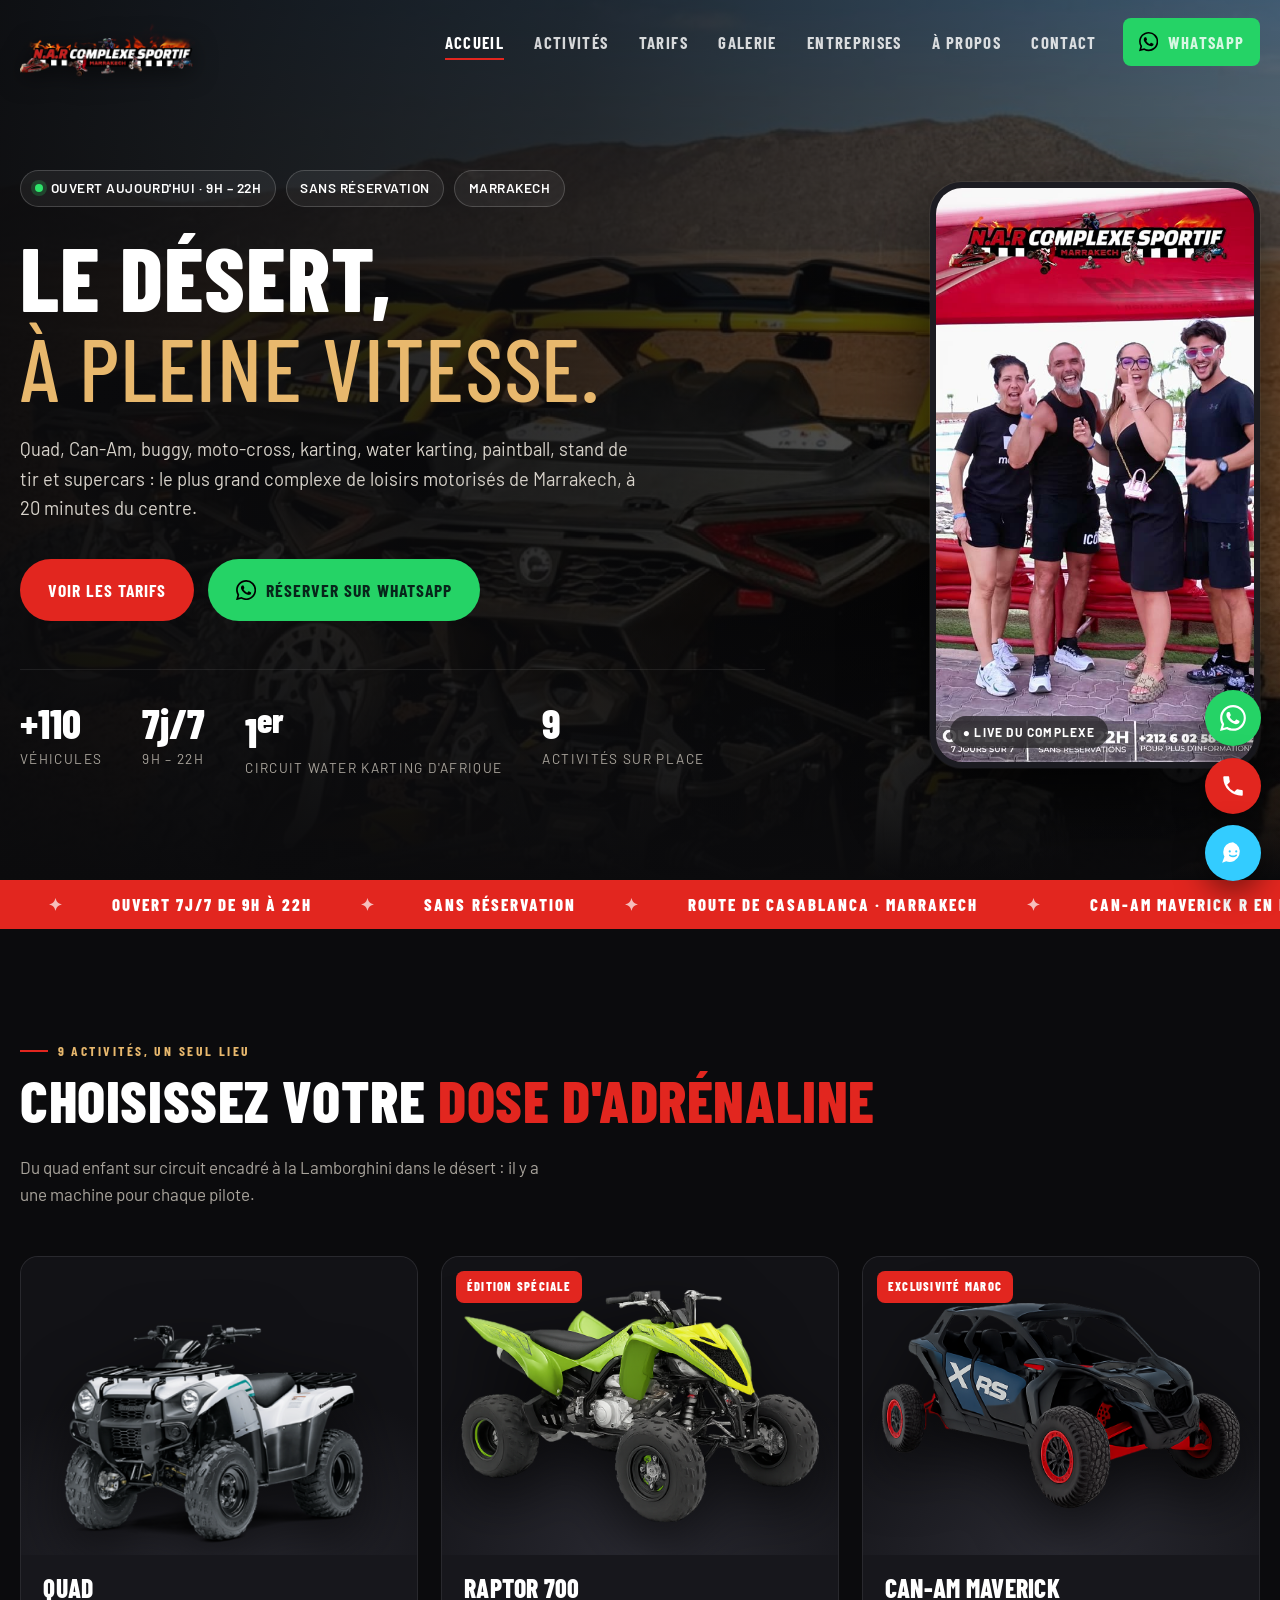
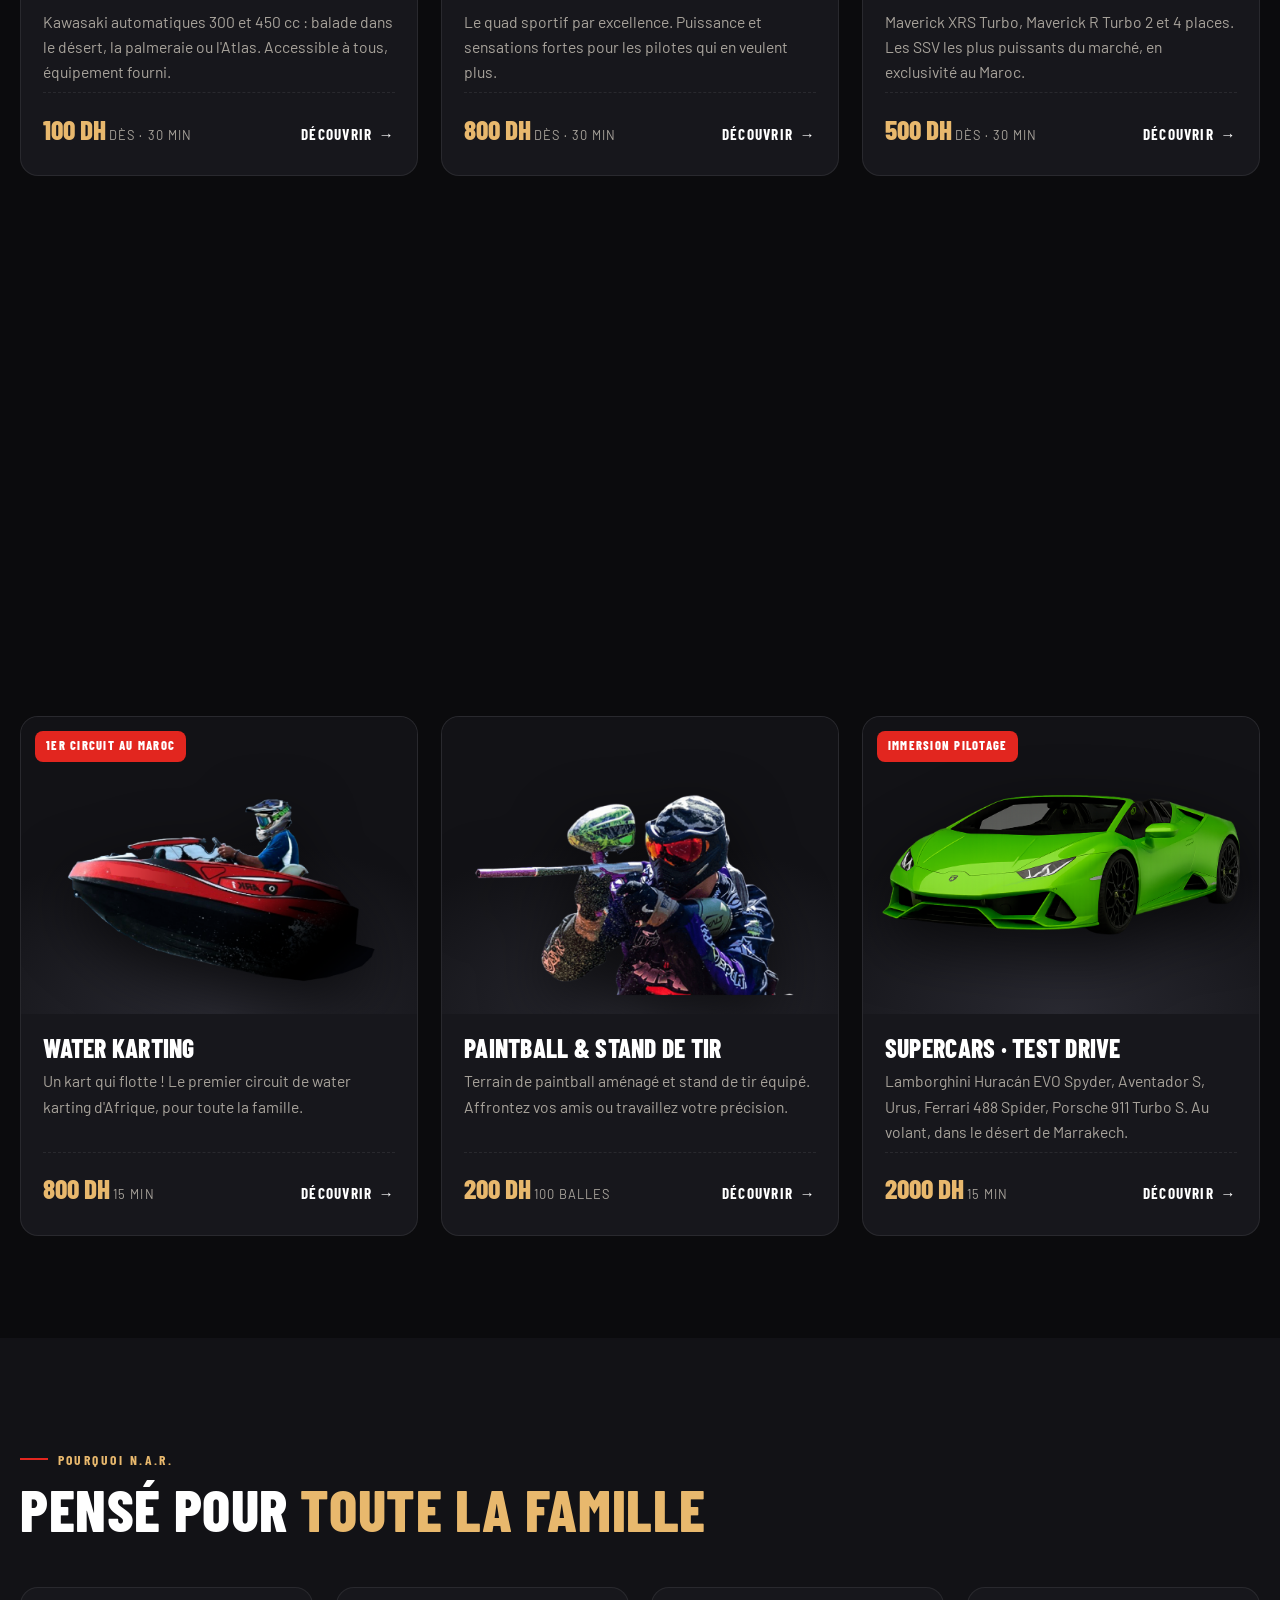
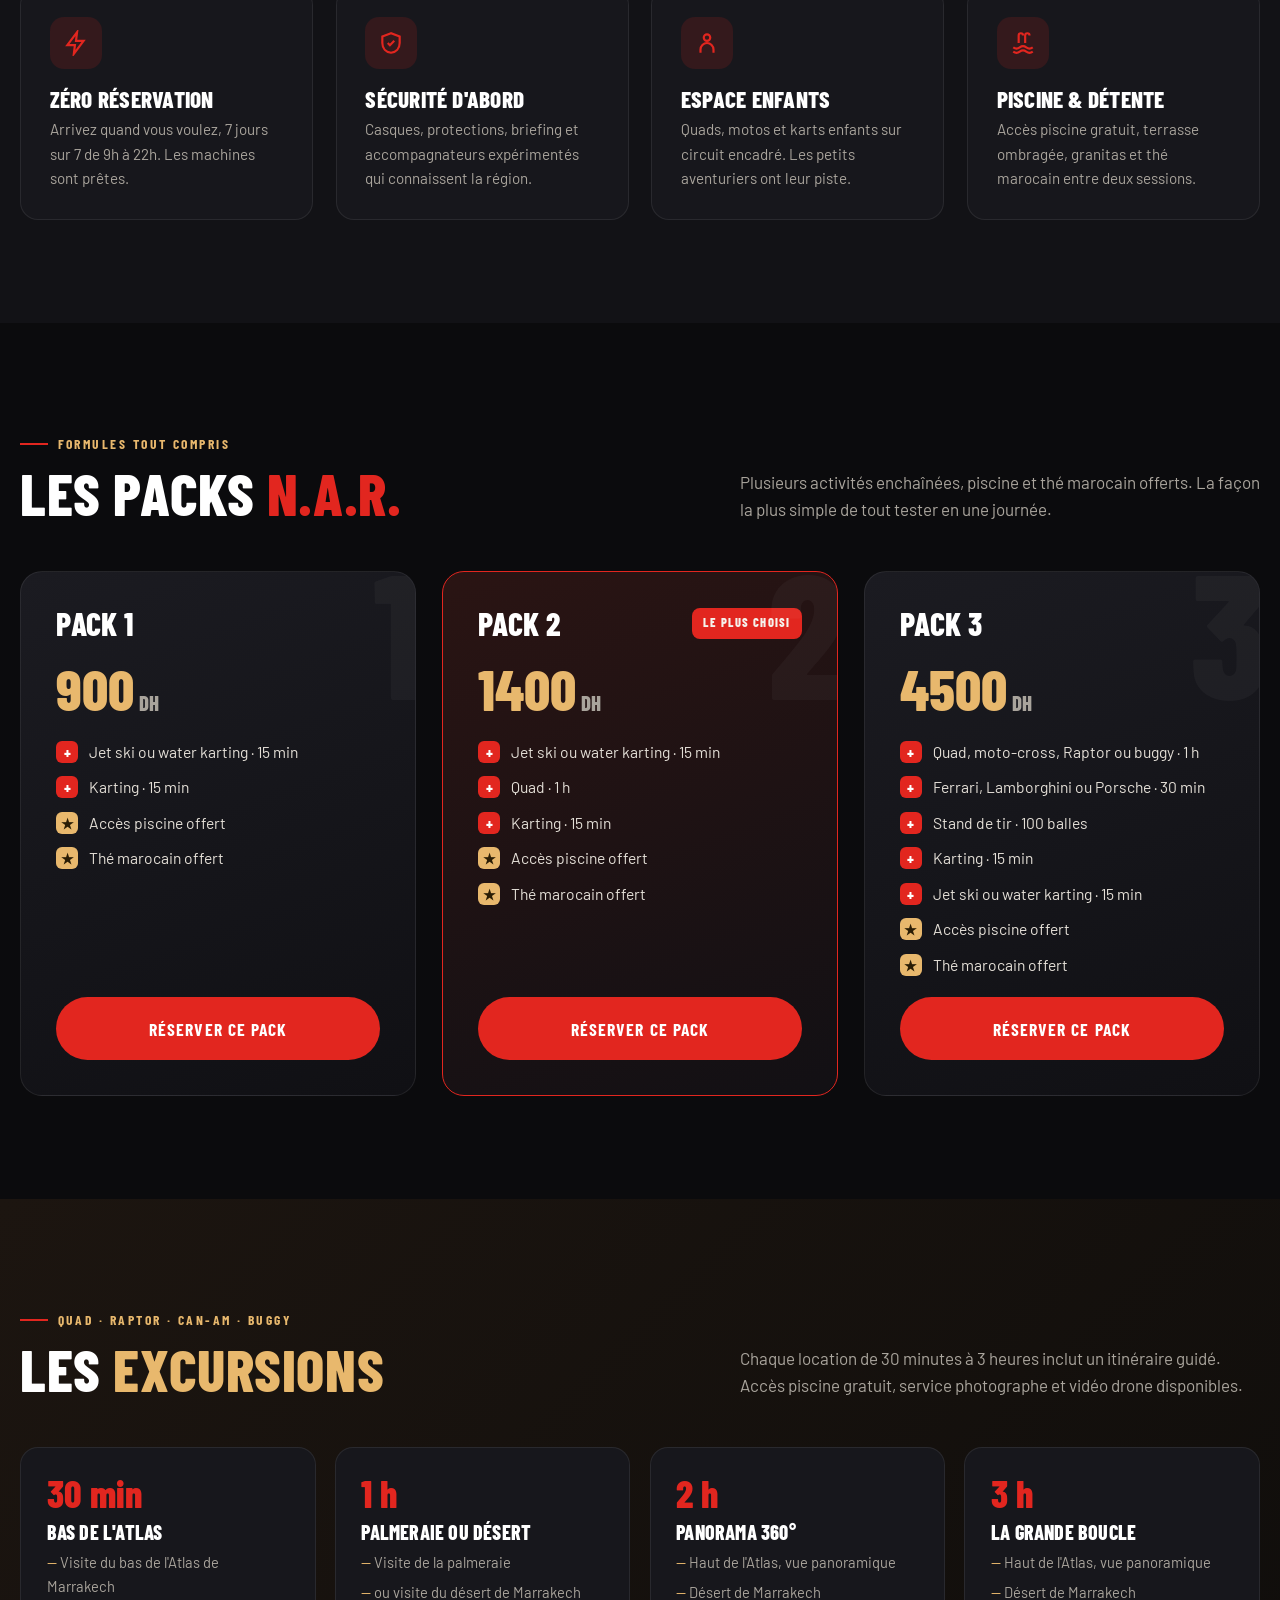
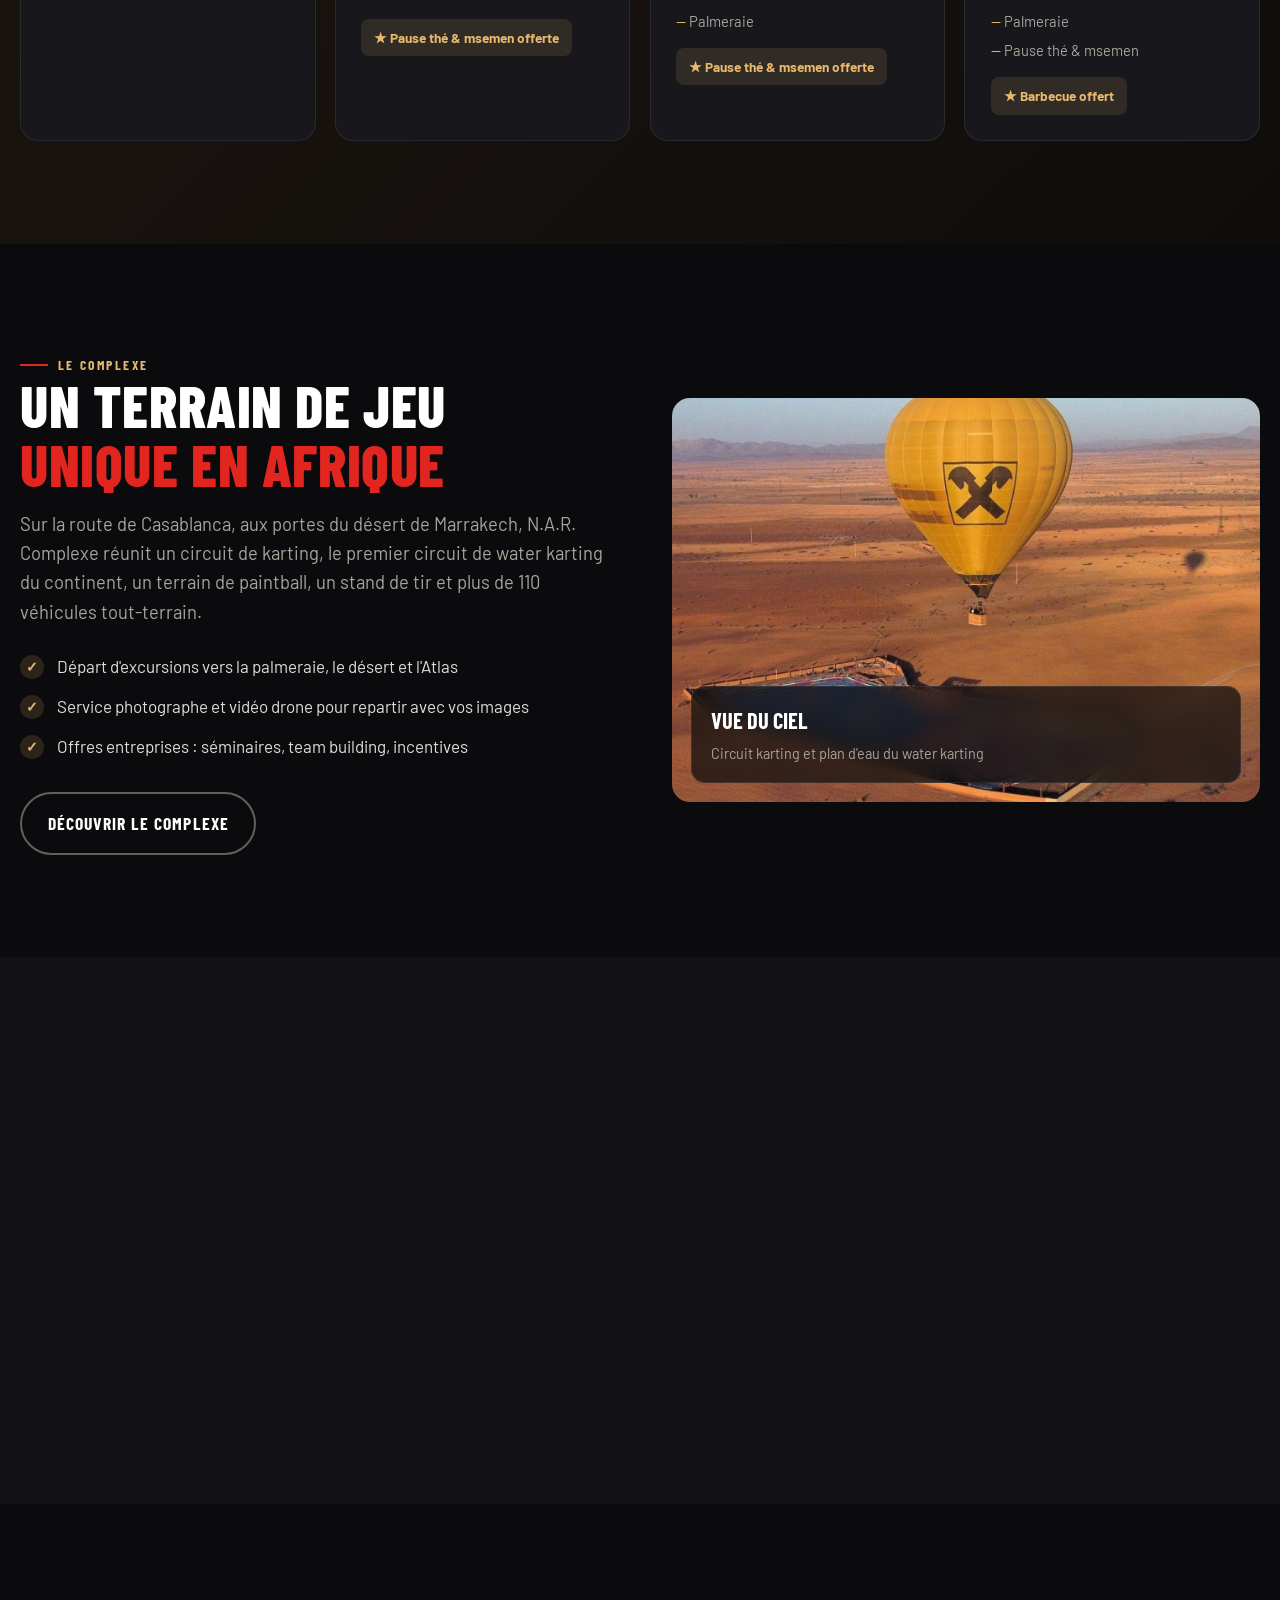
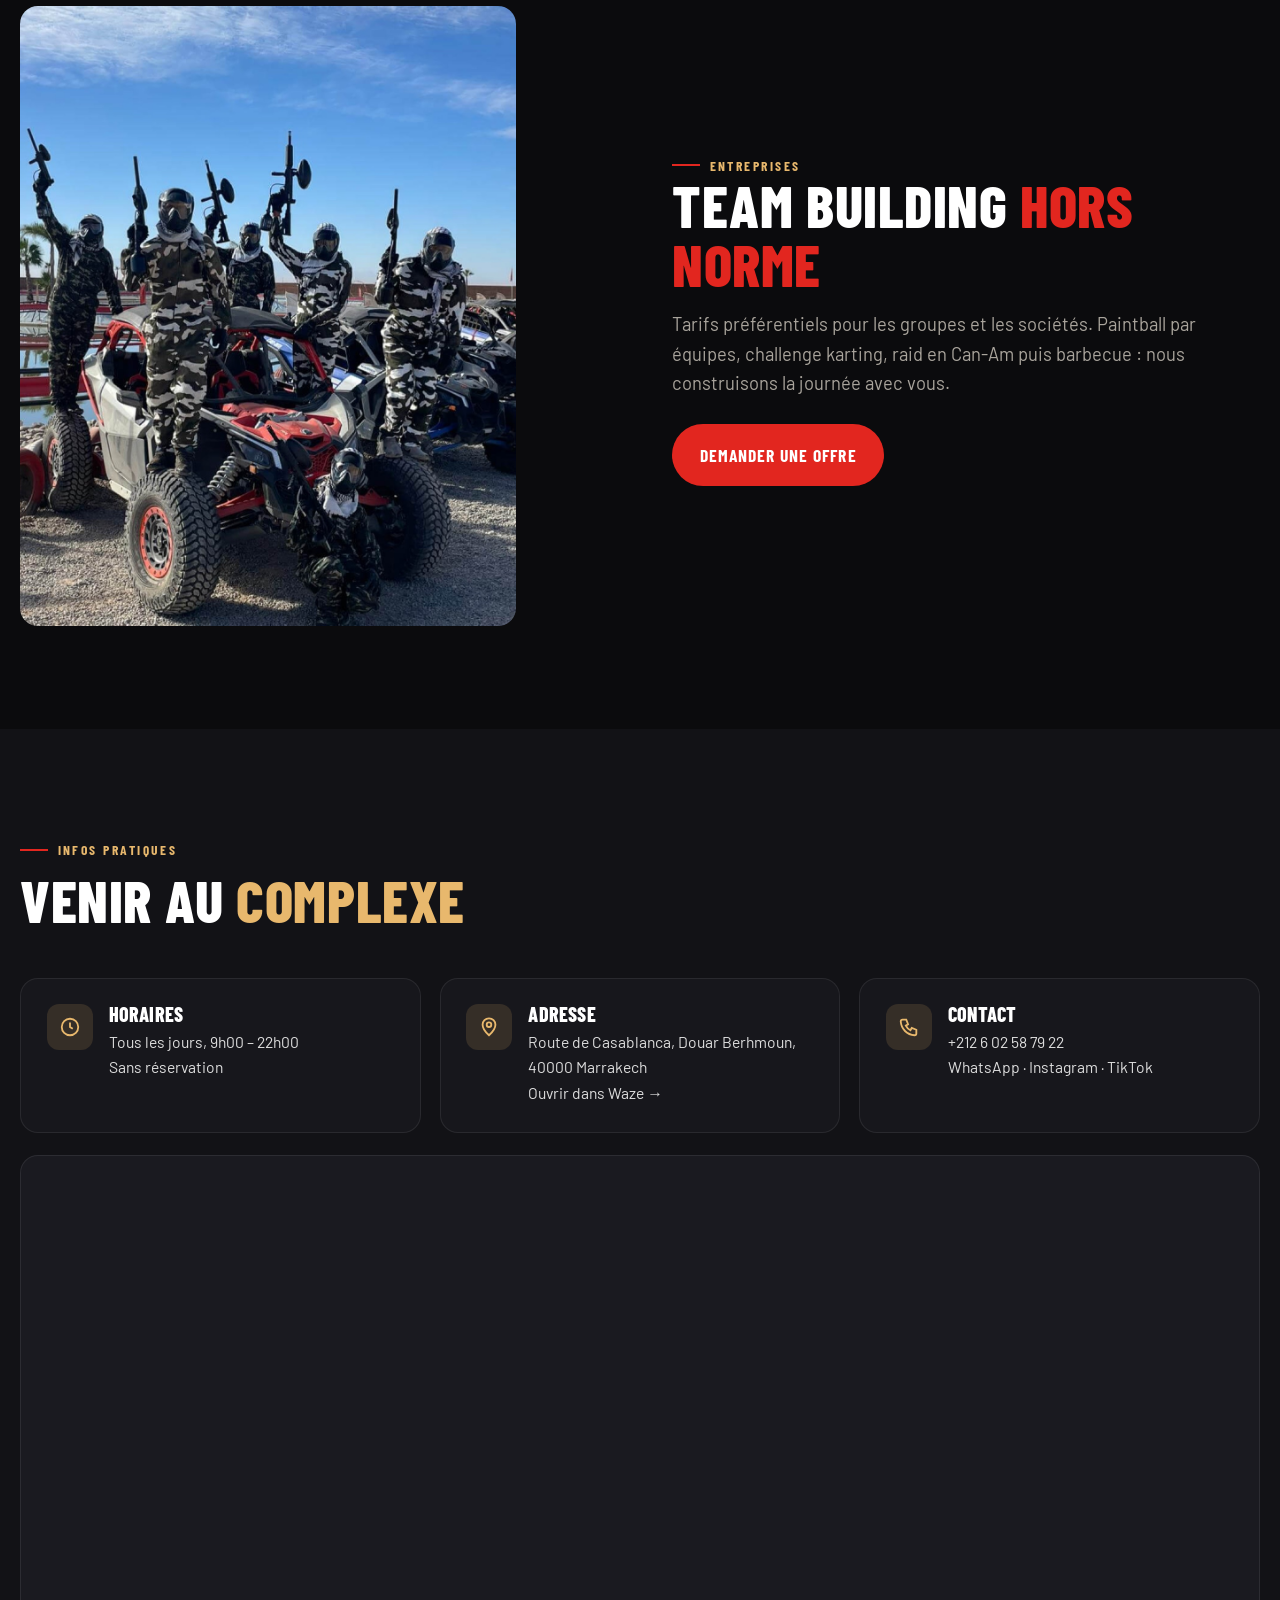
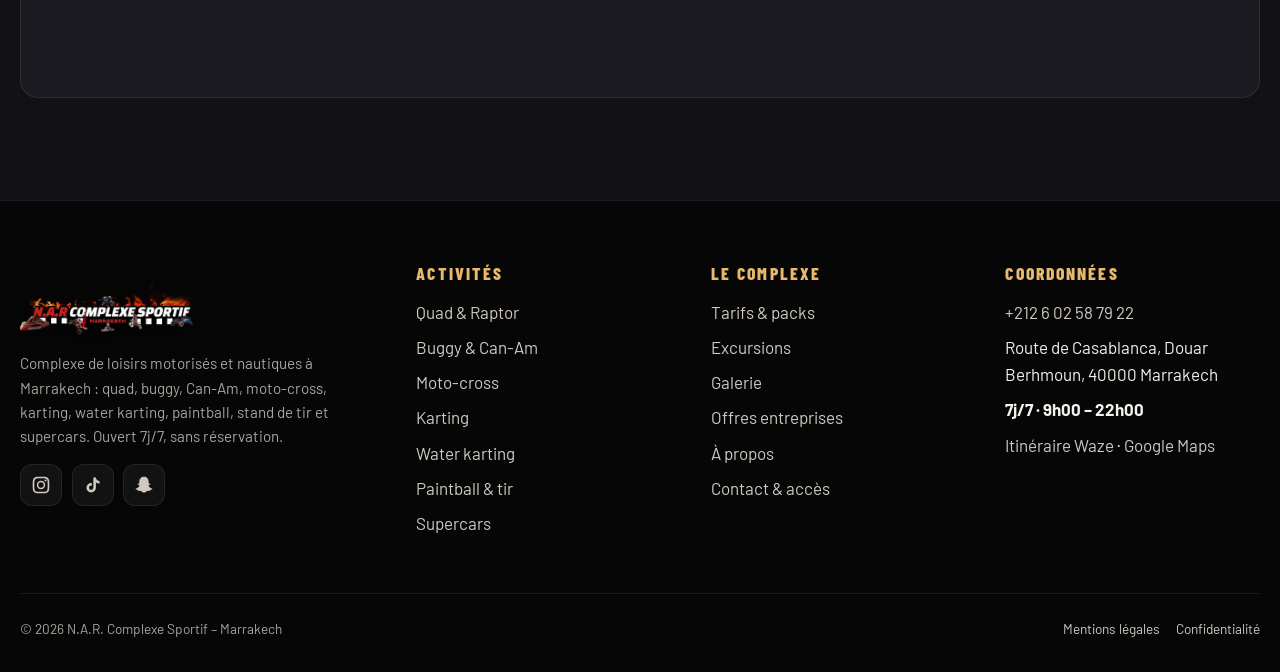
==== commit 5565fa37: "Mobile épuré, correction du menu hamburger, vidéo du complexe, PNG détourés Co-Authored-By: Claude F" ====
--- a/index.html
+++ b/index.html
@@ -9,7 +9,7 @@
 <link rel="icon" href="assets/img/logo-footer.png">
 <link rel="preconnect" href="https://fonts.googleapis.com"><link rel="preconnect" href="https://fonts.gstatic.com" crossorigin>
 <link href="https://fonts.googleapis.com/css2?family=Barlow+Condensed:wght@500;700;800&family=Barlow:wght@400;500;600;700&display=swap" rel="stylesheet">
-<link rel="stylesheet" href="assets/style.css">
+<link rel="stylesheet" href="assets/style.css?v=2">
 <script type="application/ld+json">{"@context": "https://schema.org", "@type": "SportsActivityLocation", "name": "N.A.R. Complexe Sportif", "url": "https://www.narcomplexesportif.com/", "telephone": "+212602587922", "image": "https://www.narcomplexesportif.com/assets/img/p-canam-desert.jpg", "address": {"@type": "PostalAddress", "streetAddress": "Route de Casablanca, Douar Berhmoun", "postalCode": "40000", "addressLocality": "Marrakech", "addressCountry": "MA"}, "openingHoursSpecification": [{"@type": "OpeningHoursSpecification", "dayOfWeek": ["Monday", "Tuesday", "Wednesday", "Thursday", "Friday", "Saturday", "Sunday"], "opens": "09:00", "closes": "22:00"}], "priceRange": "100 DH - 4500 DH", "sameAs": ["https://www.instagram.com/n.a.r_complexe/", "https://www.tiktok.com/@n.a.r_complexe", "https://www.snapchat.com/add/narcomplexe"]}</script>
 </head><body>
 <header class="header"><div class="wrap">
@@ -125,5 +125,5 @@
  <a class="wz" href="https://www.waze.com/en/live-map/directions/ma/marrakech-safi/n.a.r-complexe-sportif-location-quad-cross-raptor-buggy-waterkarting-paintball-karting-marrakech?place=ChIJ9RRt12yLrw0RAxssu5ktRnk" target="_blank" rel="noopener" aria-label="Itinéraire Waze"><svg viewBox="0 0 24 24"><path d="M12 2a9 9 0 0 0-9 9c0 1.6.4 3 1.1 4.3L2 21l3.8-1.3A9 9 0 1 0 12 2Zm-3 7.5a1 1 0 1 1 0 2 1 1 0 0 1 0-2Zm6 0a1 1 0 1 1 0 2 1 1 0 0 1 0-2Zm-6.6 4.3c.2-.4.7-.5 1-.3 1.6 1.2 3.6 1.2 5.2 0 .3-.2.8-.1 1 .3.2.3.1.8-.2 1a5.8 5.8 0 0 1-6.8 0c-.3-.2-.4-.7-.2-1Z"/></svg></a>
 </div>
 <div class="lightbox" role="dialog" aria-label="Photo agrandie"><button aria-label="Fermer">×</button><img alt=""></div>
-<script src="assets/app.js" defer></script>
+<script src="assets/app.js?v=2" defer></script>
 </body></html>
--- a/assets/style.css
+++ b/assets/style.css
@@ -56,13 +56,16 @@
 .burger{display:none;width:46px;height:46px;border:1px solid var(--line);border-radius:10px;background:rgba(255,255,255,.04);color:#fff;cursor:pointer;place-items:center}
 .burger svg{width:24px;height:24px}
 @media (max-width:1024px){
-  .nav{position:fixed;inset:84px 0 0;background:rgba(11,11,13,.97);flex-direction:column;align-items:stretch;padding:1.5rem;gap:.3rem;transform:translateX(100%);transition:transform .3s}
+  .nav{position:fixed;top:68px;left:0;right:0;bottom:0;height:calc(100dvh - 68px);background:#0b0b0d;flex-direction:column;align-items:stretch;padding:1rem 1.25rem 2rem;gap:0;transform:translateX(100%);transition:transform .3s;overflow-y:auto;z-index:60}
   .nav.open{transform:none}
-  .nav a{font-size:1.6rem;padding:.9rem 1rem;border-bottom:1px solid var(--line)}
+  .nav a{font-size:1.35rem;padding:.95rem .25rem;border-bottom:1px solid var(--line);border-radius:0}
   .nav a.active::after{display:none}
-  .nav-cta{margin:1.2rem 0 0;justify-content:center}
+  .nav-cta{margin:1.4rem 0 0;justify-content:center;border-bottom:0;font-size:1.1rem;padding:1rem}
   .burger{display:grid}
-  .header{background:rgba(11,11,13,.85);backdrop-filter:blur(14px)}
+  .header,.header.scrolled{background:#0b0b0d;backdrop-filter:none;box-shadow:0 1px 0 var(--line)}
+  .header .wrap{height:68px}
+  .brand img{height:50px}
+  .subnav{top:68px}
 }
 
 /* Bandeau défilant */
@@ -311,3 +314,94 @@
 .render{border-radius:14px;background:radial-gradient(120% 90% at 50% 100%,#2a2a32 0%,#121216 65%);border:1px solid var(--line);padding:1.2rem 1.2rem 2.4rem;position:relative;aspect-ratio:4/3;display:grid;place-items:center}
 .render img{width:100%;height:100%;object-fit:contain;filter:drop-shadow(0 20px 30px rgba(0,0,0,.6))}
 .render span{position:absolute;left:1rem;bottom:.8rem;font-family:var(--font-d);font-weight:700;text-transform:uppercase;letter-spacing:.06em;font-size:.95rem;color:#fff}
+
+/* ===== Mobile épuré ===== */
+@media (max-width:640px){
+  body{font-size:16px}
+  .wrap{width:calc(100% - 2rem)}
+  section{padding:2.8rem 0}
+  h1{font-size:clamp(2.4rem,11vw,3.2rem)}
+  h2{font-size:clamp(1.8rem,8vw,2.3rem)}
+  .sec-head{margin-bottom:1.5rem;gap:.8rem}
+  .sec-head p{font-size:.95rem}
+  .lead{font-size:1rem}
+  .eyebrow{font-size:.75rem}
+  .btn{padding:.85rem 1.3rem;font-size:1rem}
+  /* hero */
+  .hero{min-height:auto;padding:96px 0 44px}
+  .hero-badges{margin-bottom:1.1rem}
+  .hero-badges .badge:not(:first-child){display:none}
+  .hero .lead{margin:1rem 0 1.4rem}
+  .hero-actions{gap:.6rem}
+  .hero-stats{display:grid;grid-template-columns:1fr 1fr;gap:1rem 1.2rem;margin-top:1.8rem;padding-top:1.3rem}
+  .stat b{font-size:1.9rem}
+  .stat span{font-size:.7rem;letter-spacing:.06em}
+  .reel{width:min(200px,56%);margin:1.8rem auto 0;justify-self:center;border-radius:24px;border-width:4px}
+  .ticker{font-size:.8rem;padding:.55rem 0}
+  /* cartes */
+  .grid{gap:1rem}
+  .card .media{aspect-ratio:16/10;padding:.8rem}
+  .card .body{padding:1rem 1.1rem 1.1rem;gap:.35rem}
+  .card h3{font-size:1.3rem}
+  .card p{font-size:.92rem}
+  .price b{font-size:1.4rem}
+  .chip{top:10px;left:10px;font-size:.7rem;padding:.3rem .55rem}
+  .why{gap:.8rem}
+  .why-item{padding:1.2rem;display:grid;grid-template-columns:44px 1fr;gap:.9rem;align-items:start}
+  .why-item .ic{width:44px;height:44px;margin:0}
+  .why-item h3{font-size:1.2rem}
+  /* sections image + texte */
+  .split{gap:1.4rem}
+  .pic{aspect-ratio:4/3;max-height:340px}
+  .pic .caption{left:.8rem;right:.8rem;bottom:.8rem;padding:.7rem .9rem}
+  .checks{margin:1rem 0 1.4rem;gap:.5rem}
+  .checks li{font-size:.95rem}
+  /* packs, excursions, tarifs */
+  .packs{gap:1rem}
+  .pack{padding:1.4rem;gap:.9rem}
+  .pack h3{font-size:1.6rem}
+  .pack .amount{font-size:2.6rem}
+  .pack li{font-size:.92rem}
+  .excu{gap:.8rem}
+  .ex{padding:1.2rem}
+  .ex .d{font-size:1.9rem}
+  .tarif-grid{gap:1rem}
+  .tarif .top{padding:1rem 1.1rem}
+  .tarif .top img{width:70px;height:54px}
+  .tarif td{padding:.6rem 1.1rem}
+  .tarif td:last-child{font-size:1.2rem}
+  .render{padding:1rem 1rem 2.2rem}
+  /* bandeau CTA, infos, formulaire */
+  .cta-band{padding:1.5rem;border-radius:18px;gap:1.2rem}
+  .cta-band .actions{flex-direction:column}
+  .cta-band .btn{width:100%;justify-content:center}
+  .info{padding:1.2rem}
+  .map{min-height:240px;aspect-ratio:4/3}
+  .faq summary{font-size:1.05rem;padding:.9rem 0}
+  /* pages intérieures */
+  .page-head{padding:104px 0 40px}
+  .page-head h1{font-size:clamp(2.2rem,10vw,3rem)}
+  .page-head p{font-size:1rem;margin-top:.7rem}
+  .subnav .wrap{padding:.45rem 0}
+  .subnav a{padding:.4rem .75rem;font-size:.85rem}
+  .act{padding:2rem 0;gap:1.2rem}
+  .act-media{aspect-ratio:16/10;padding:1rem}
+  .act h3{font-size:1.7rem;margin:.3rem 0 .7rem}
+  .act p{font-size:.95rem}
+  .act .meta span{font-size:.78rem}
+  .act .hero-actions .btn{flex:1;justify-content:center}
+  .masonry{columns:2 140px;column-gap:.6rem}
+  .masonry a{margin-bottom:.6rem;border-radius:10px}
+  .strip{grid-template-columns:repeat(3,1fr);gap:.5rem}
+  /* flottants et pied de page */
+  .float{right:.8rem;bottom:.8rem;gap:.5rem}
+  .float a{width:48px;height:48px}
+  .float svg{width:22px;height:22px}
+  .float .wz{display:none}
+  .footer{padding:2.5rem 0 1.5rem}
+  .footer .cols{gap:1.6rem}
+  .footer .brand img{height:54px}
+  .footer p{font-size:.9rem}
+  .legal{margin-top:1.8rem;flex-direction:column;gap:.4rem}
+  .legal a{margin:0 1rem 0 0}
+}
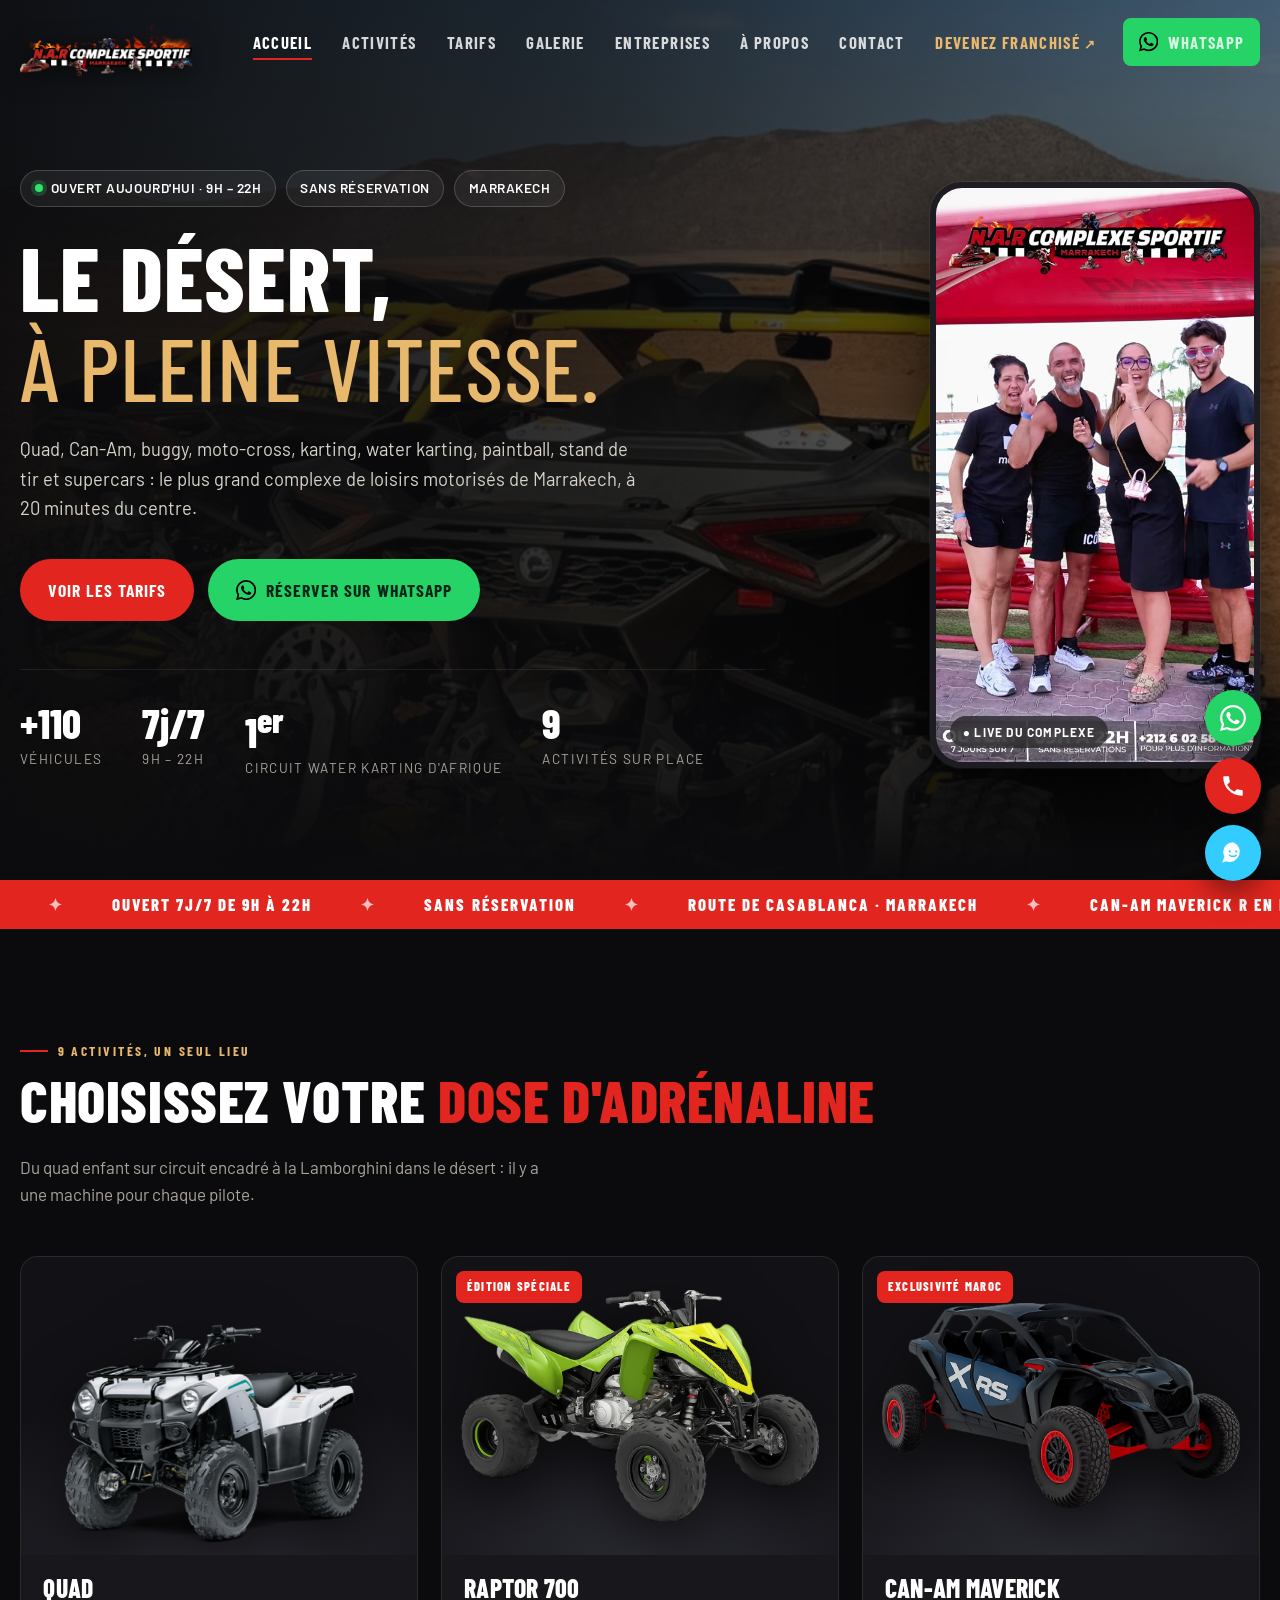
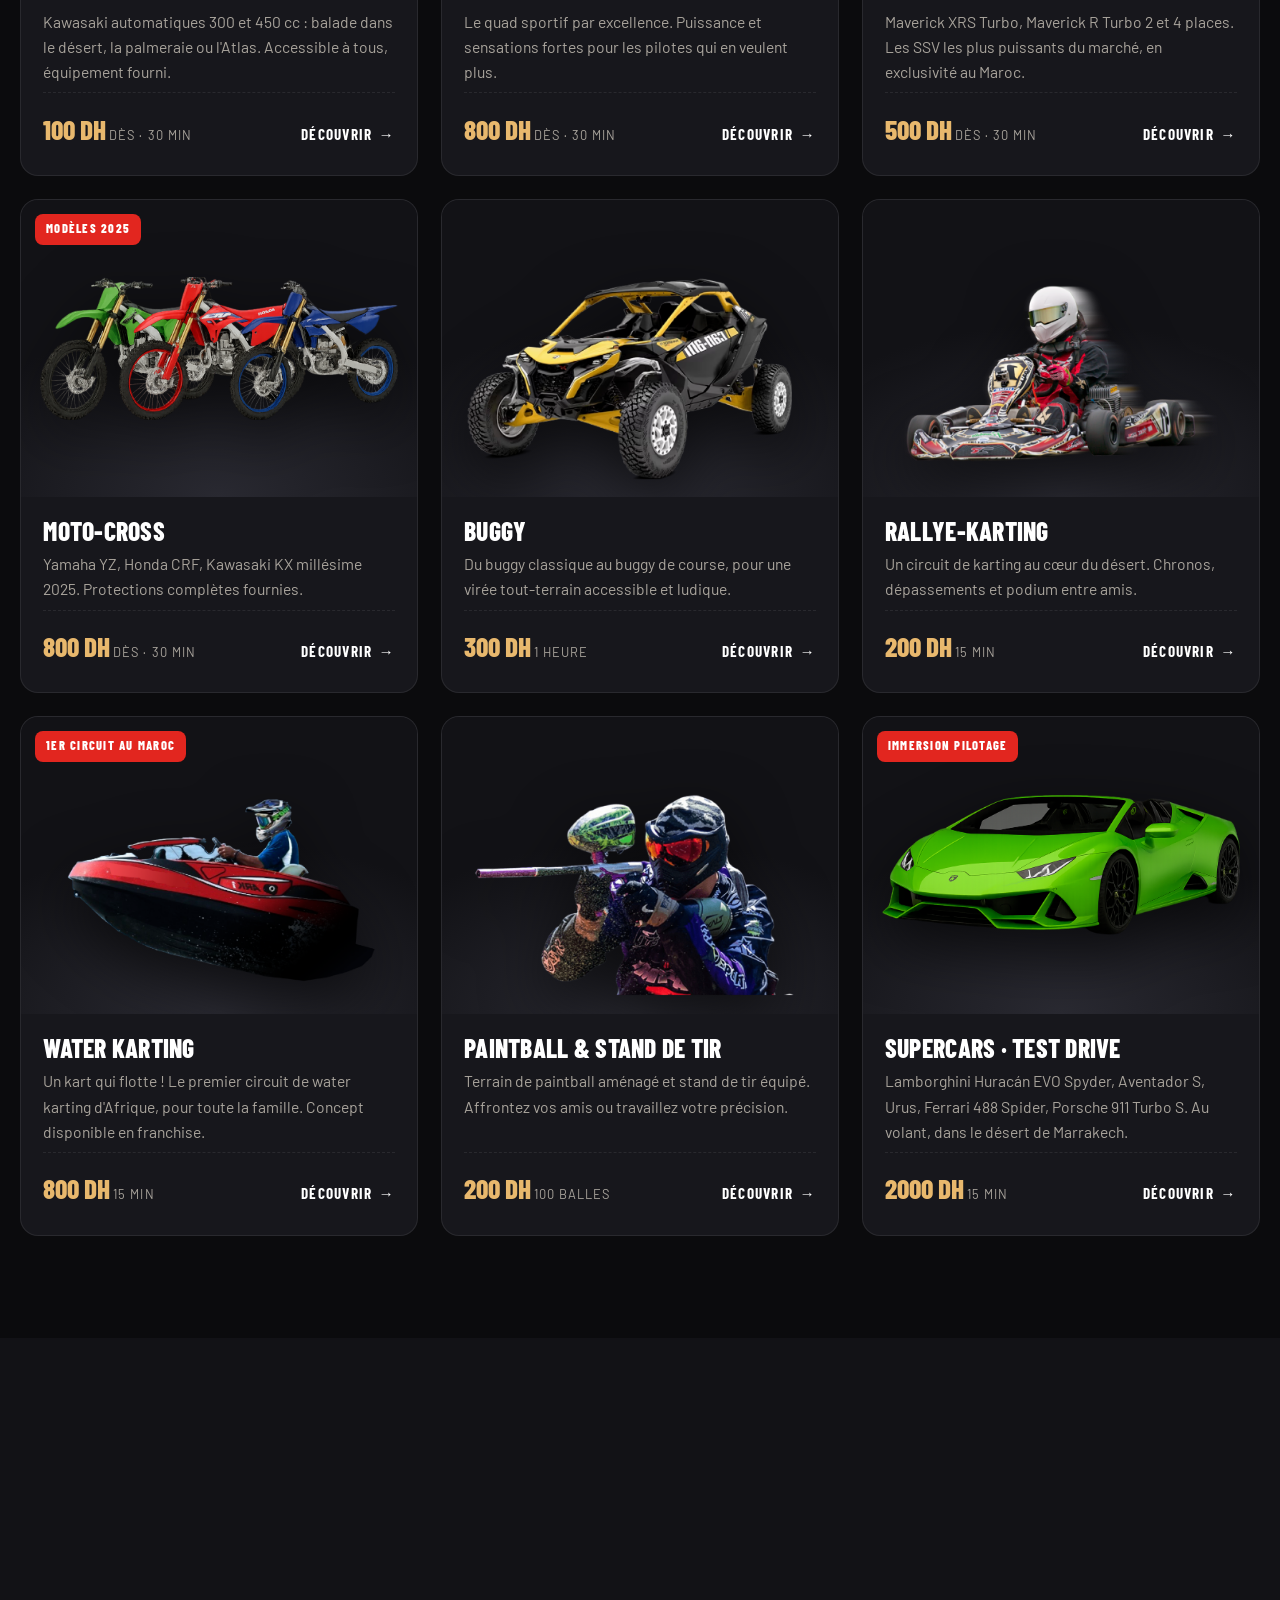
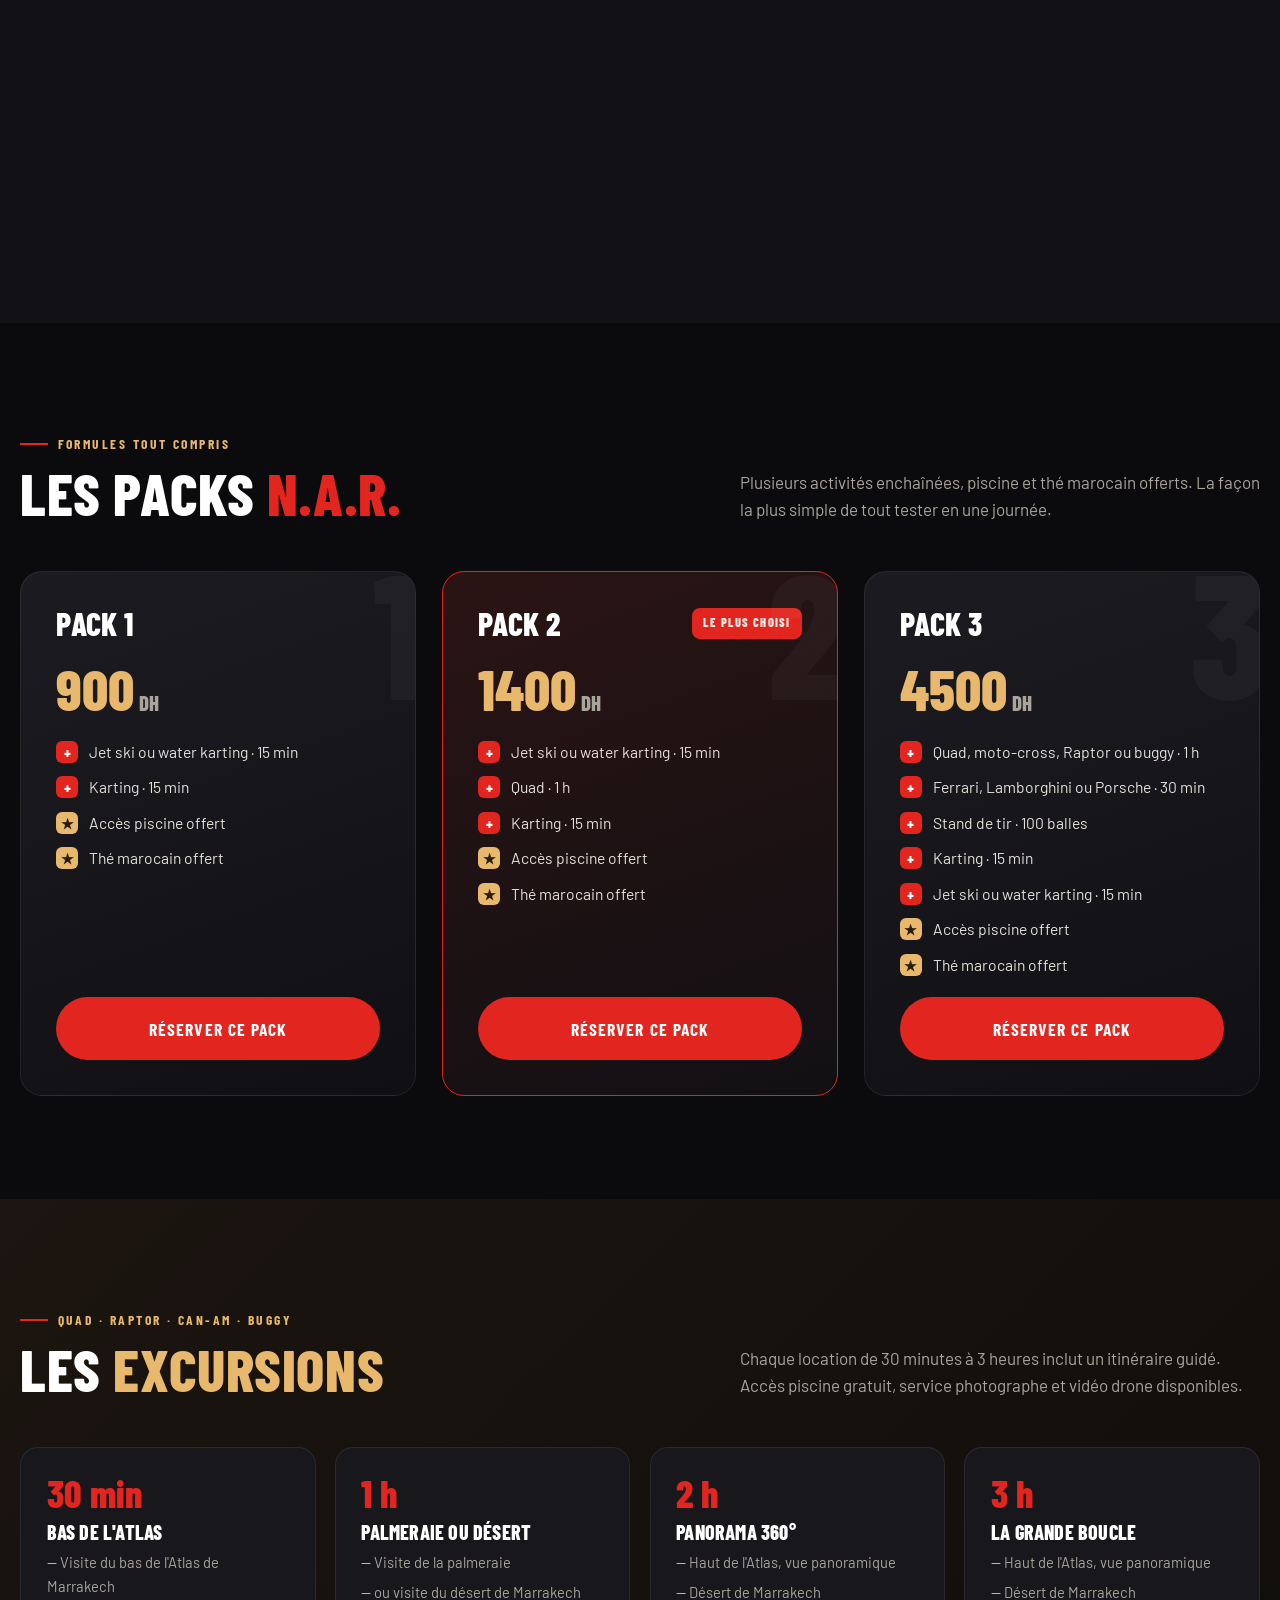
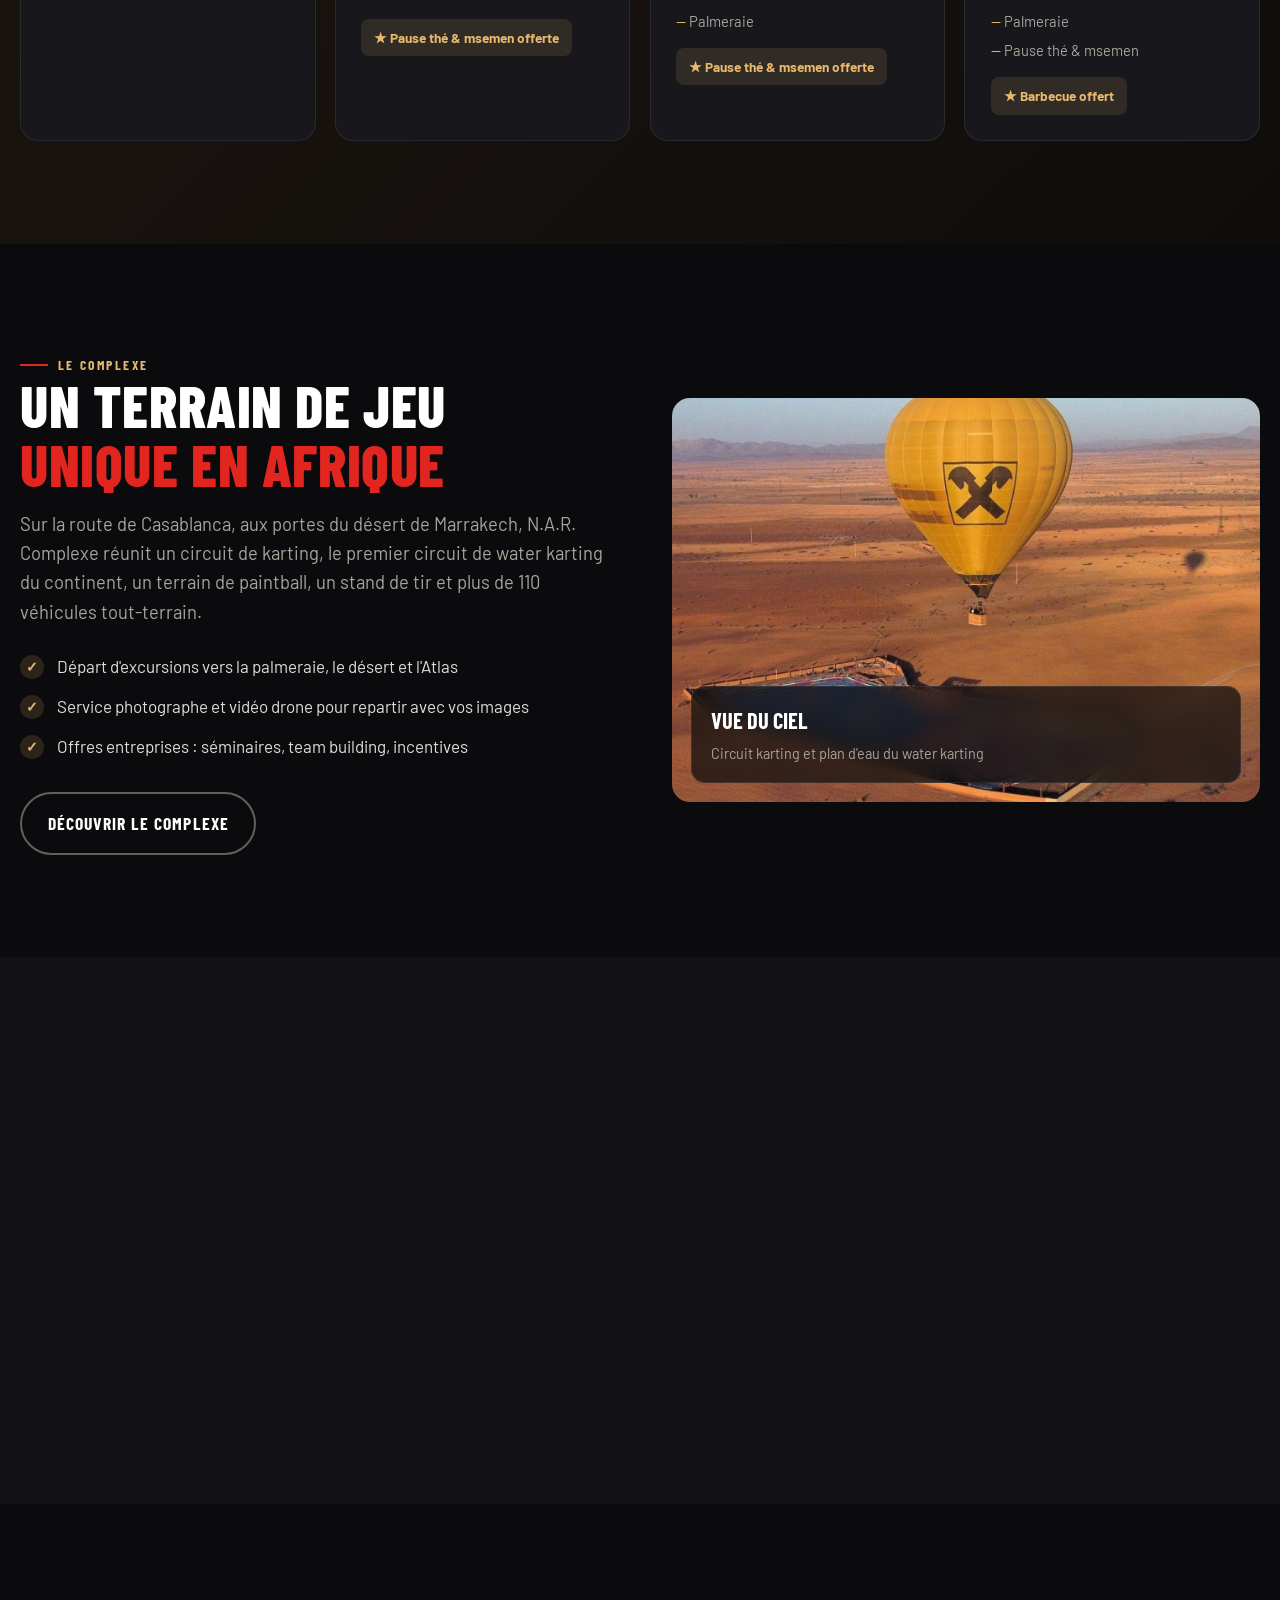
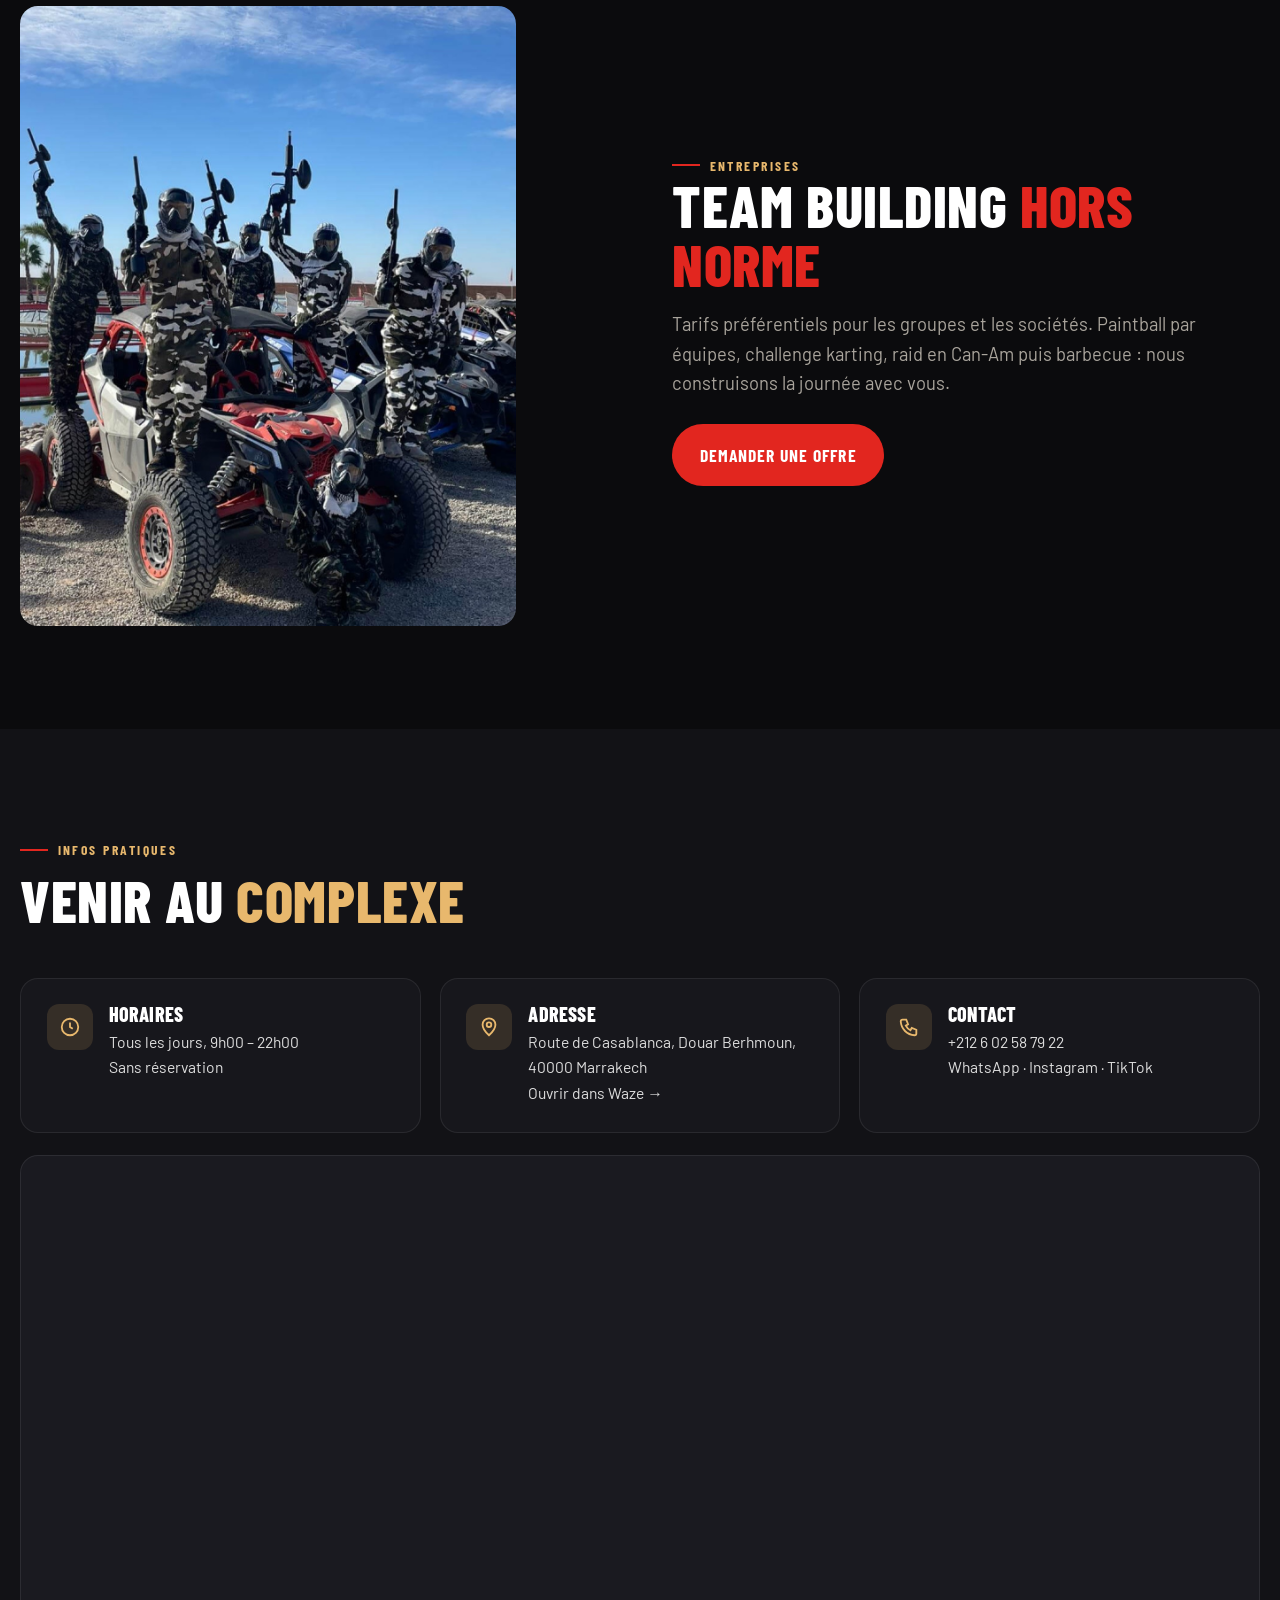
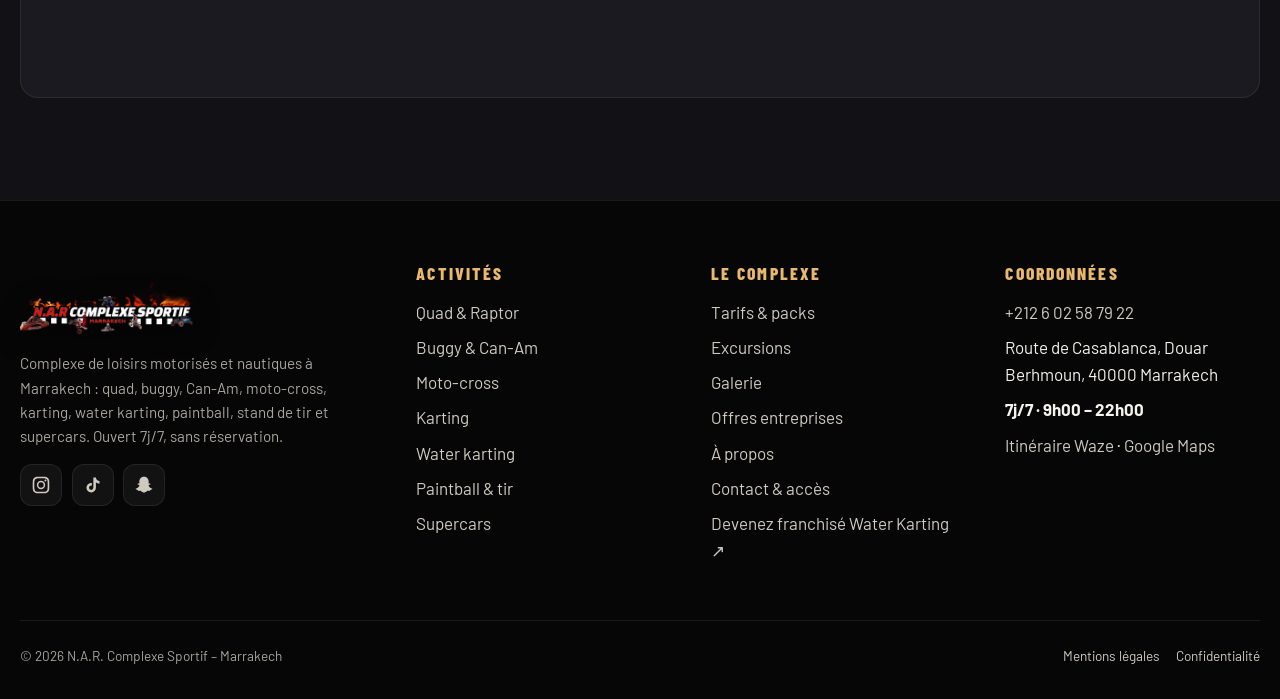
==== commit 620c113e: "Lien Devenez franchisé (menu, fiche water karting, pied de page) Co-Authored-By: Claude Fable 5.1 <n" ====
--- a/index.html
+++ b/index.html
@@ -14,7 +14,7 @@
 </head><body>
 <header class="header"><div class="wrap">
   <a class="brand" href="index.html" aria-label="N.A.R. Complexe Sportif, accueil"><img src="assets/img/logo.png" alt="N.A.R. Complexe Sportif Marrakech" width="160" height="62"></a>
-  <nav class="nav" aria-label="Menu principal"><a href="index.html" class="active">Accueil</a><a href="activites.html">Activités</a><a href="tarifs.html">Tarifs</a><a href="galerie.html">Galerie</a><a href="entreprises.html">Entreprises</a><a href="a-propos.html">À propos</a><a href="contact.html">Contact</a><a class="btn btn-wa btn-sm nav-cta" href="https://wa.me/212602587922" target="_blank" rel="noopener"><svg viewBox="0 0 24 24"><path d="M20.5 3.5A11.9 11.9 0 0 0 12 0C5.4 0 .1 5.3.1 11.9c0 2.1.6 4.1 1.6 5.9L0 24l6.3-1.7a12 12 0 0 0 5.7 1.5c6.6 0 11.9-5.3 11.9-11.9 0-3.2-1.2-6.2-3.4-8.4ZM12 21.8c-1.8 0-3.5-.5-5-1.4l-.4-.2-3.7 1 1-3.6-.2-.4A9.8 9.8 0 0 1 2.1 12C2.1 6.5 6.5 2 12 2c2.6 0 5.1 1 7 2.9a9.8 9.8 0 0 1 2.9 7c0 5.5-4.5 9.9-9.9 9.9Zm5.4-7.4c-.3-.1-1.8-.9-2-1-.3-.1-.5-.1-.7.1-.2.3-.8 1-.9 1.2-.2.2-.3.2-.6.1-.3-.1-1.3-.5-2.4-1.5-.9-.8-1.5-1.8-1.7-2.1-.2-.3 0-.5.1-.6l.4-.5.3-.5v-.5l-.9-2.2c-.2-.6-.5-.5-.7-.5h-.6c-.2 0-.5.1-.8.4-.3.3-1 1-1 2.5s1.1 2.9 1.2 3.1c.1.2 2.1 3.2 5.1 4.5.7.3 1.3.5 1.7.6.7.2 1.4.2 1.9.1.6-.1 1.8-.7 2-1.4.2-.7.2-1.3.2-1.4-.1-.2-.3-.3-.6-.4Z"/></svg> WhatsApp</a></nav>
+  <nav class="nav" aria-label="Menu principal"><a href="index.html" class="active">Accueil</a><a href="activites.html">Activités</a><a href="tarifs.html">Tarifs</a><a href="galerie.html">Galerie</a><a href="entreprises.html">Entreprises</a><a href="a-propos.html">À propos</a><a href="contact.html">Contact</a><a href="https://waterkarting-franchise.com/" target="_blank" rel="noopener" class="nav-ext">Devenez franchisé</a><a class="btn btn-wa btn-sm nav-cta" href="https://wa.me/212602587922" target="_blank" rel="noopener"><svg viewBox="0 0 24 24"><path d="M20.5 3.5A11.9 11.9 0 0 0 12 0C5.4 0 .1 5.3.1 11.9c0 2.1.6 4.1 1.6 5.9L0 24l6.3-1.7a12 12 0 0 0 5.7 1.5c6.6 0 11.9-5.3 11.9-11.9 0-3.2-1.2-6.2-3.4-8.4ZM12 21.8c-1.8 0-3.5-.5-5-1.4l-.4-.2-3.7 1 1-3.6-.2-.4A9.8 9.8 0 0 1 2.1 12C2.1 6.5 6.5 2 12 2c2.6 0 5.1 1 7 2.9a9.8 9.8 0 0 1 2.9 7c0 5.5-4.5 9.9-9.9 9.9Zm5.4-7.4c-.3-.1-1.8-.9-2-1-.3-.1-.5-.1-.7.1-.2.3-.8 1-.9 1.2-.2.2-.3.2-.6.1-.3-.1-1.3-.5-2.4-1.5-.9-.8-1.5-1.8-1.7-2.1-.2-.3 0-.5.1-.6l.4-.5.3-.5v-.5l-.9-2.2c-.2-.6-.5-.5-.7-.5h-.6c-.2 0-.5.1-.8.4-.3.3-1 1-1 2.5s1.1 2.9 1.2 3.1c.1.2 2.1 3.2 5.1 4.5.7.3 1.3.5 1.7.6.7.2 1.4.2 1.9.1.6-.1 1.8-.7 2-1.4.2-.7.2-1.3.2-1.4-.1-.2-.3-.3-.6-.4Z"/></svg> WhatsApp</a></nav>
   <button class="burger" aria-label="Ouvrir le menu" aria-expanded="false"><svg viewBox="0 0 24 24" fill="none" stroke="currentColor" stroke-width="2"><path d="M4 7h16M4 12h16M4 17h16"/></svg></button>
 </div></header>
 <main>
@@ -42,7 +42,7 @@
  <div class="body"><h3>Moto-cross</h3><p>Yamaha YZ, Honda CRF, Kawasaki KX millésime 2025. Protections complètes fournies.</p><div class="price"><span><b>800 DH</b> <small>dès · 30 min</small></span><span class="more">Découvrir</span></div></div></a><a class="card rv" href="activites.html#buggy"><div class="media"><img src="assets/img/v-canam.png" alt="Buggy" loading="lazy"></div>
  <div class="body"><h3>Buggy</h3><p>Du buggy classique au buggy de course, pour une virée tout-terrain accessible et ludique.</p><div class="price"><span><b>300 DH</b> <small>1 heure</small></span><span class="more">Découvrir</span></div></div></a><a class="card rv" href="activites.html#karting"><div class="media"><img src="assets/img/v-kart.png" alt="Rallye-karting" loading="lazy"></div>
  <div class="body"><h3>Rallye-karting</h3><p>Un circuit de karting au cœur du désert. Chronos, dépassements et podium entre amis.</p><div class="price"><span><b>200 DH</b> <small>15 min</small></span><span class="more">Découvrir</span></div></div></a><a class="card rv" href="activites.html#waterkarting"><span class="chip">1er circuit au Maroc</span><div class="media"><img src="assets/img/v-waterkart.png" alt="Water karting" loading="lazy"></div>
- <div class="body"><h3>Water karting</h3><p>Un kart qui flotte ! Le premier circuit de water karting d'Afrique, pour toute la famille.</p><div class="price"><span><b>800 DH</b> <small>15 min</small></span><span class="more">Découvrir</span></div></div></a><a class="card rv" href="activites.html#paintball"><div class="media"><img src="assets/img/v-paintball.png" alt="Paintball & stand de tir" loading="lazy"></div>
+ <div class="body"><h3>Water karting</h3><p>Un kart qui flotte ! Le premier circuit de water karting d'Afrique, pour toute la famille. Concept disponible en franchise.</p><div class="price"><span><b>800 DH</b> <small>15 min</small></span><span class="more">Découvrir</span></div></div></a><a class="card rv" href="activites.html#paintball"><div class="media"><img src="assets/img/v-paintball.png" alt="Paintball & stand de tir" loading="lazy"></div>
  <div class="body"><h3>Paintball & stand de tir</h3><p>Terrain de paintball aménagé et stand de tir équipé. Affrontez vos amis ou travaillez votre précision.</p><div class="price"><span><b>200 DH</b> <small>100 balles</small></span><span class="more">Découvrir</span></div></div></a><a class="card rv" href="activites.html#supercars"><span class="chip">Immersion pilotage</span><div class="media"><img src="assets/img/v-huracan.png" alt="Supercars · Test drive" loading="lazy"></div>
  <div class="body"><h3>Supercars · Test drive</h3><p>Lamborghini Huracán EVO Spyder, Aventador S, Urus, Ferrari 488 Spider, Porsche 911 Turbo S. Au volant, dans le désert de Marrakech.</p><div class="price"><span><b>2000 DH</b> <small>15 min</small></span><span class="more">Découvrir</span></div></div></a></div>
 </div></section>
@@ -112,7 +112,7 @@
    <li><a href="activites.html#karting">Karting</a></li><li><a href="activites.html#waterkarting">Water karting</a></li><li><a href="activites.html#paintball">Paintball &amp; tir</a></li><li><a href="activites.html#supercars">Supercars</a></li></ul></div>
   <div><h4>Le complexe</h4><ul>
    <li><a href="tarifs.html">Tarifs &amp; packs</a></li><li><a href="tarifs.html#excursions">Excursions</a></li><li><a href="galerie.html">Galerie</a></li>
-   <li><a href="entreprises.html">Offres entreprises</a></li><li><a href="a-propos.html">À propos</a></li><li><a href="contact.html">Contact &amp; accès</a></li></ul></div>
+   <li><a href="entreprises.html">Offres entreprises</a></li><li><a href="a-propos.html">À propos</a></li><li><a href="contact.html">Contact &amp; accès</a></li><li><a href="https://waterkarting-franchise.com/" target="_blank" rel="noopener">Devenez franchisé Water Karting ↗</a></li></ul></div>
   <div><h4>Coordonnées</h4><ul>
    <li><a href="tel:+212602587922">+212 6 02 58 79 22</a></li><li>Route de Casablanca, Douar Berhmoun, 40000 Marrakech</li><li><strong>7j/7 · 9h00 – 22h00</strong></li>
    <li><a href="https://www.waze.com/en/live-map/directions/ma/marrakech-safi/n.a.r-complexe-sportif-location-quad-cross-raptor-buggy-waterkarting-paintball-karting-marrakech?place=ChIJ9RRt12yLrw0RAxssu5ktRnk" target="_blank" rel="noopener">Itinéraire Waze</a> · <a href="https://maps.google.com/?cid=8738722265252502275" target="_blank" rel="noopener">Google Maps</a></li></ul></div>
--- a/assets/style.css
+++ b/assets/style.css
@@ -405,3 +405,6 @@
   .legal{margin-top:1.8rem;flex-direction:column;gap:.4rem}
   .legal a{margin:0 1rem 0 0}
 }
+/* lien externe du menu (franchise) */
+.nav a.nav-ext{color:var(--sand)}
+.nav a.nav-ext::after{content:" ↗";font-size:.8em}
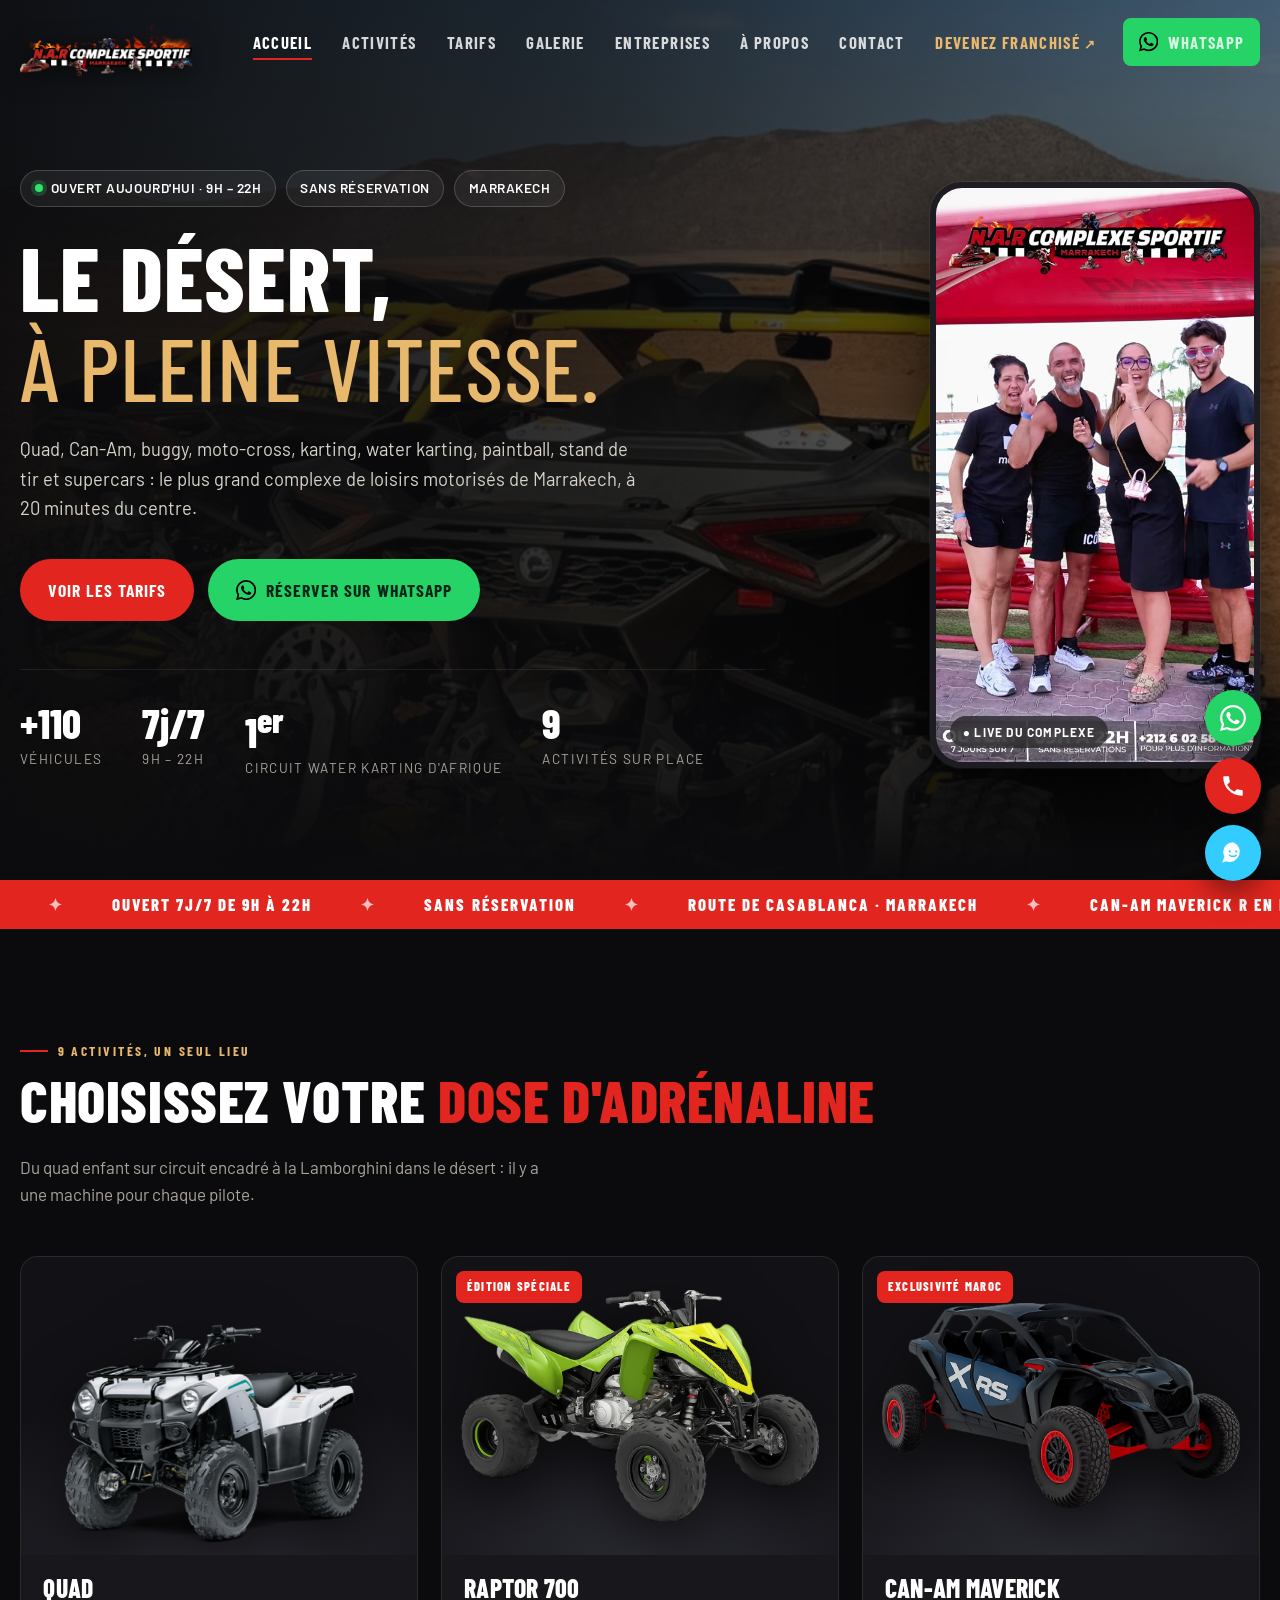
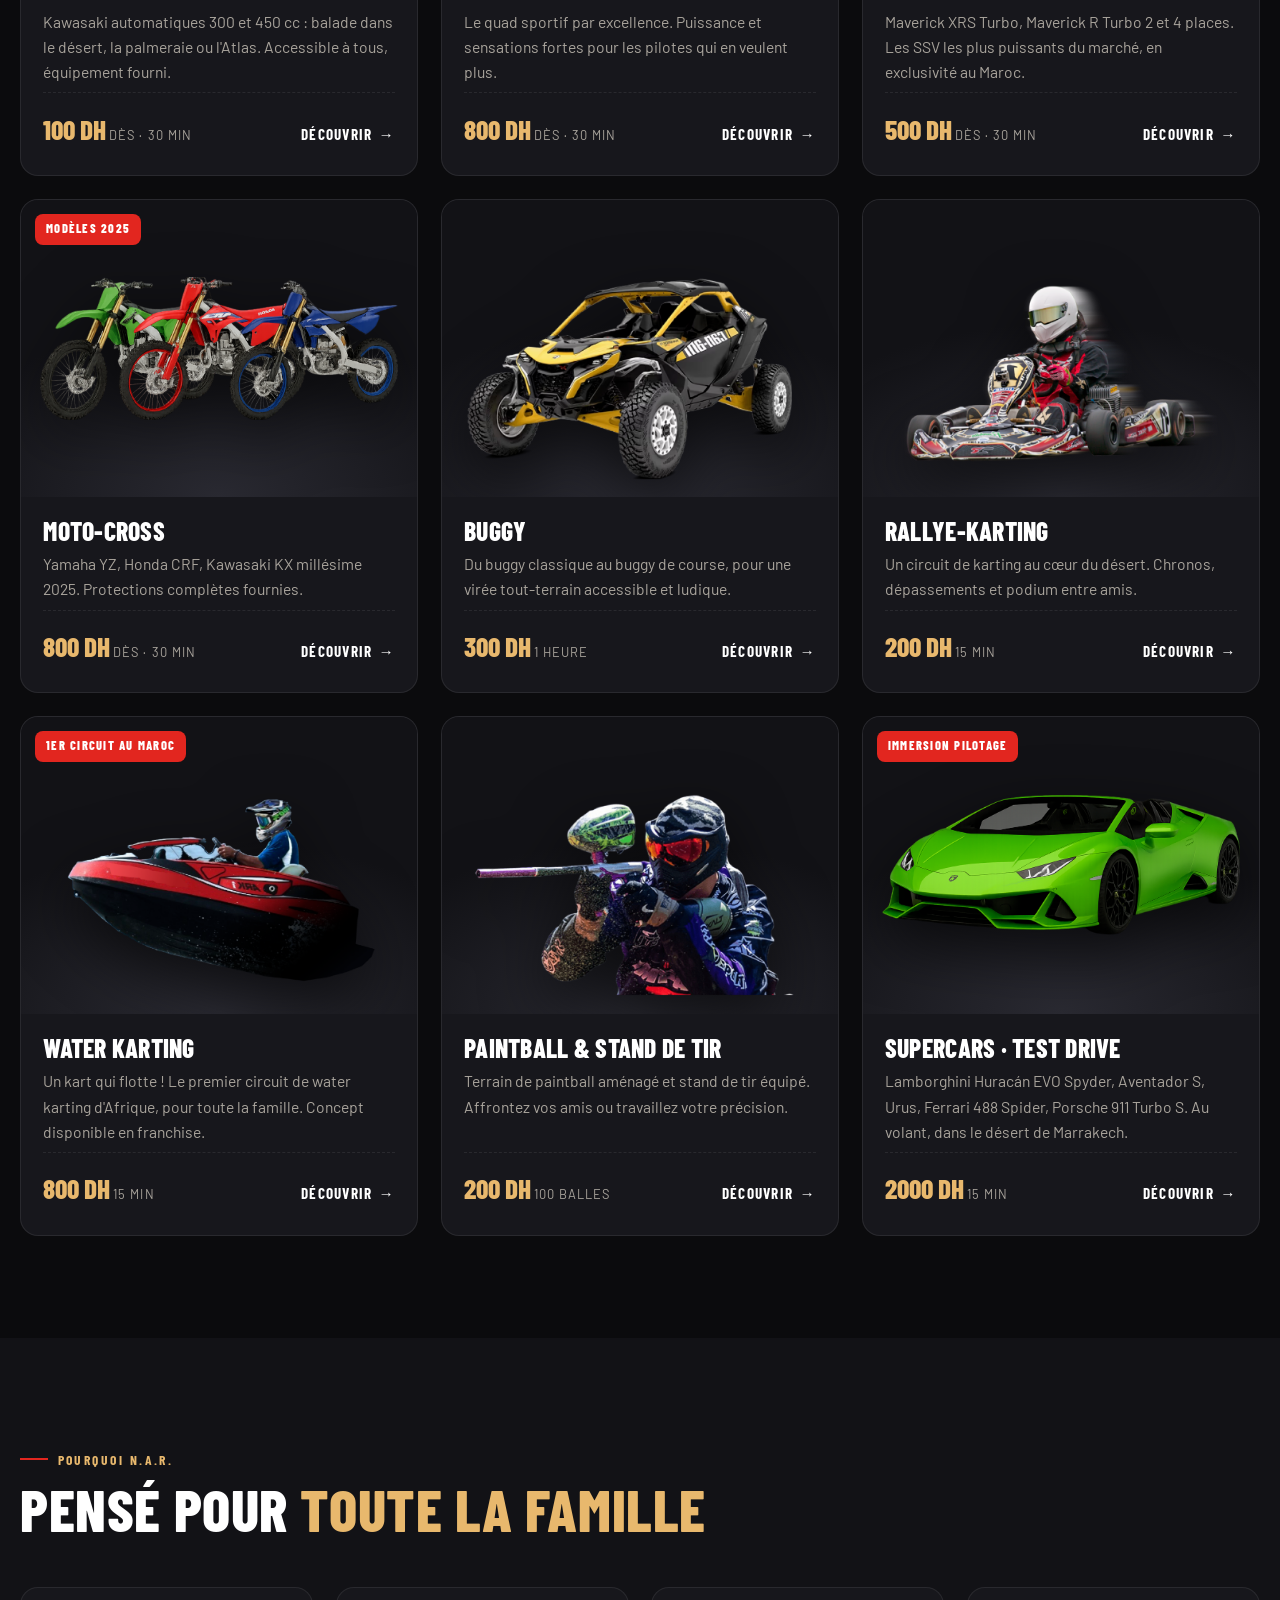
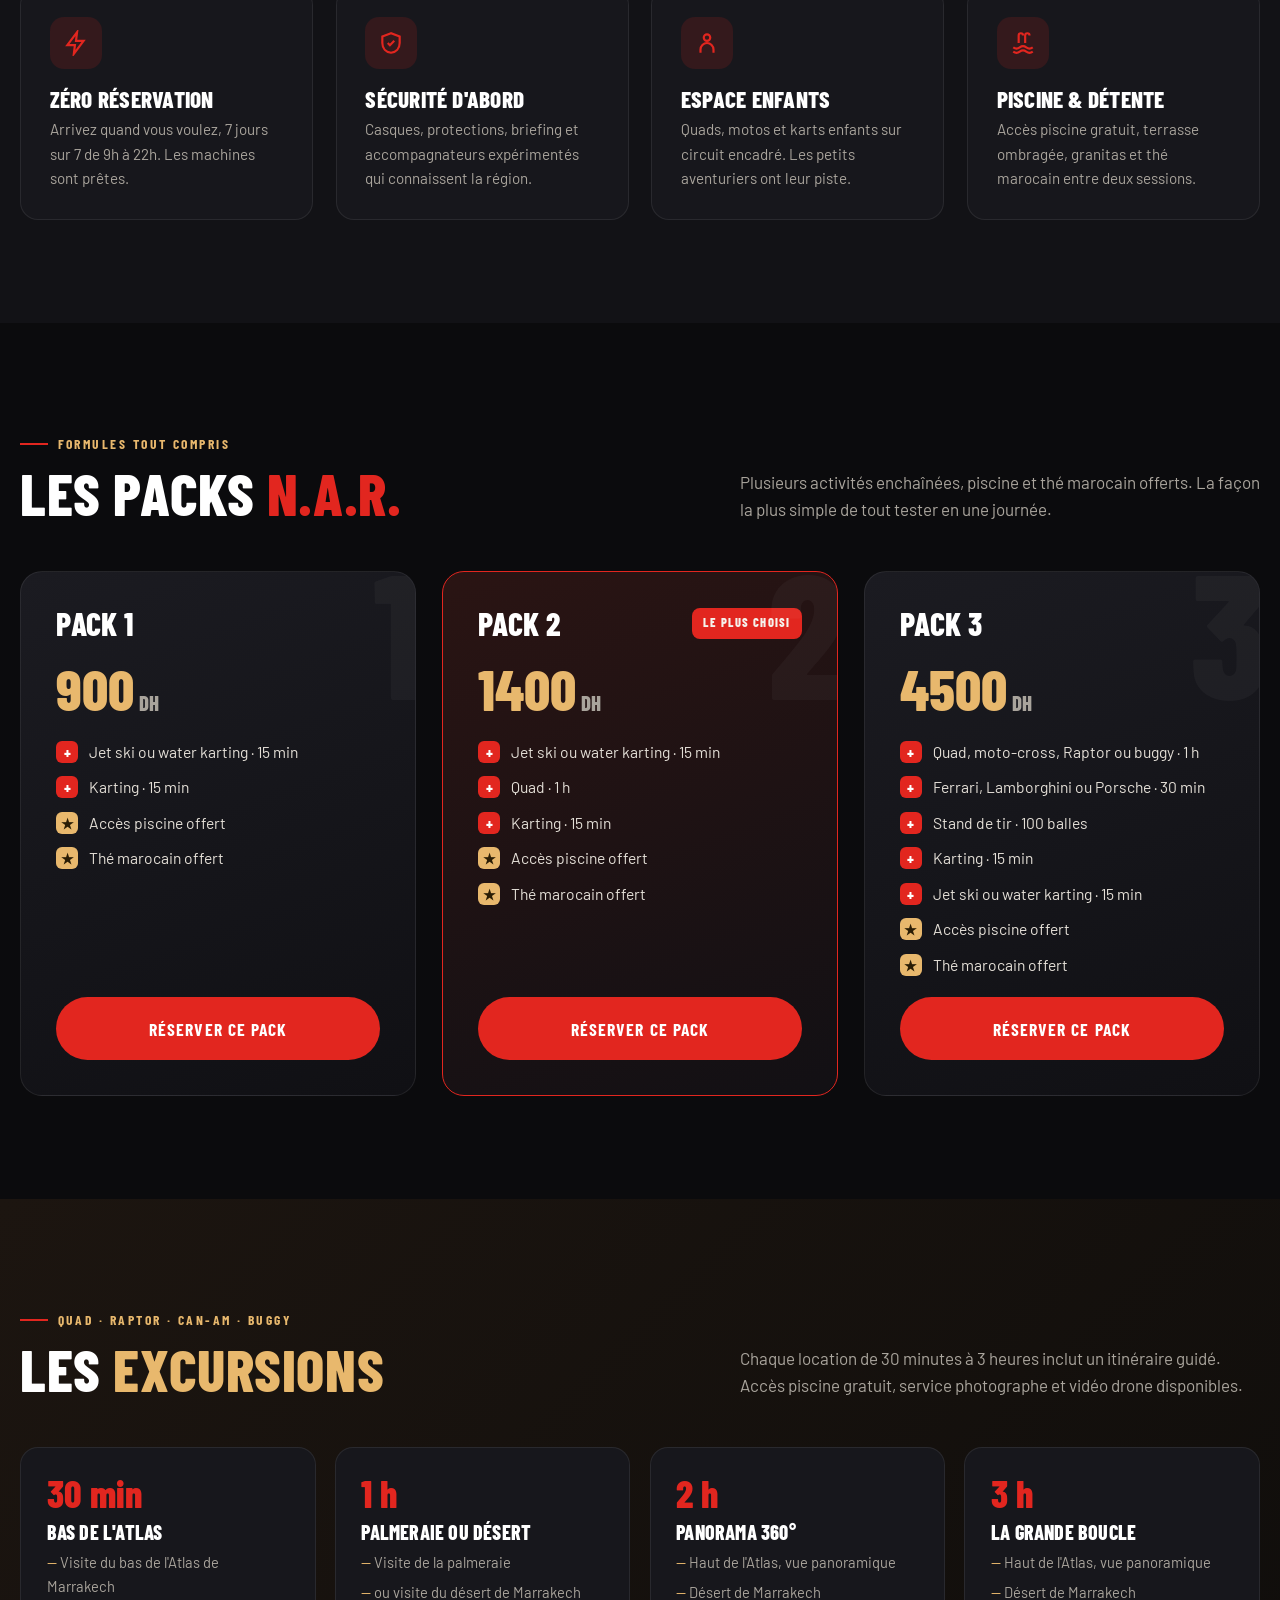
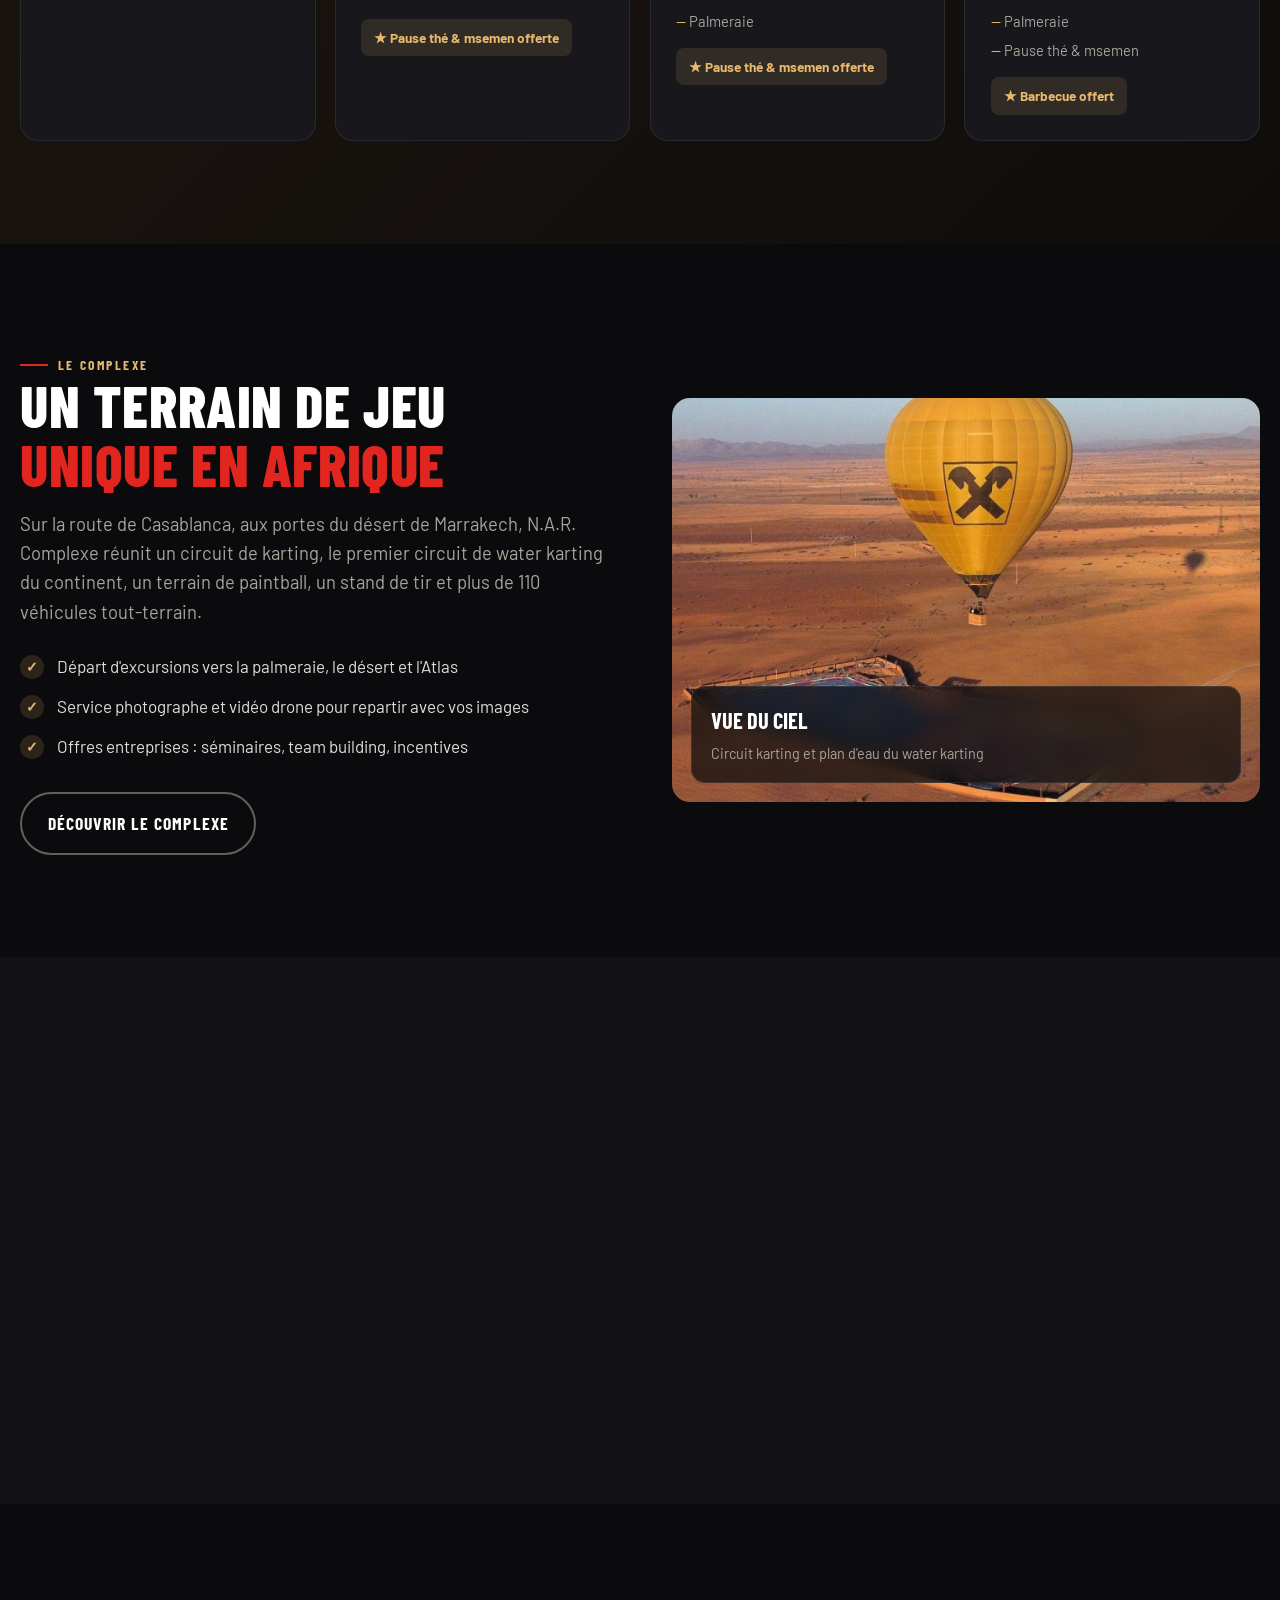
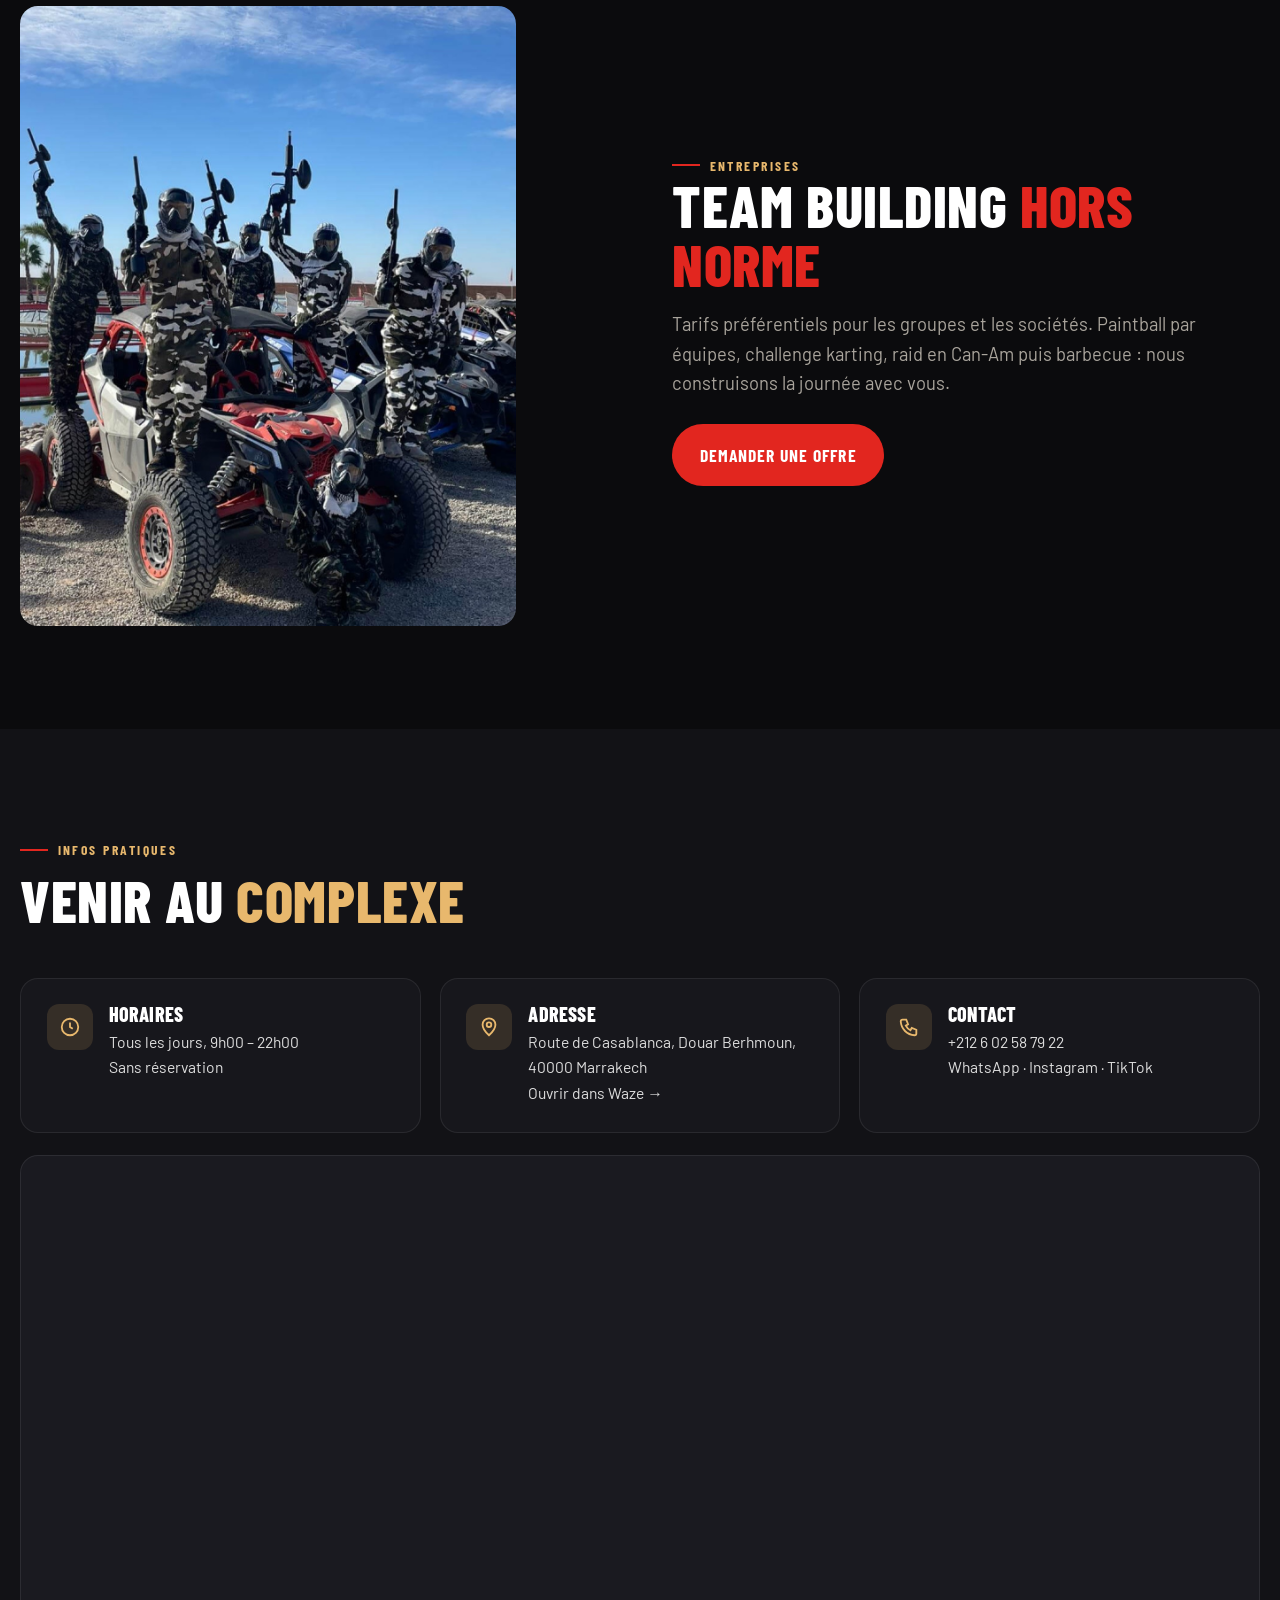
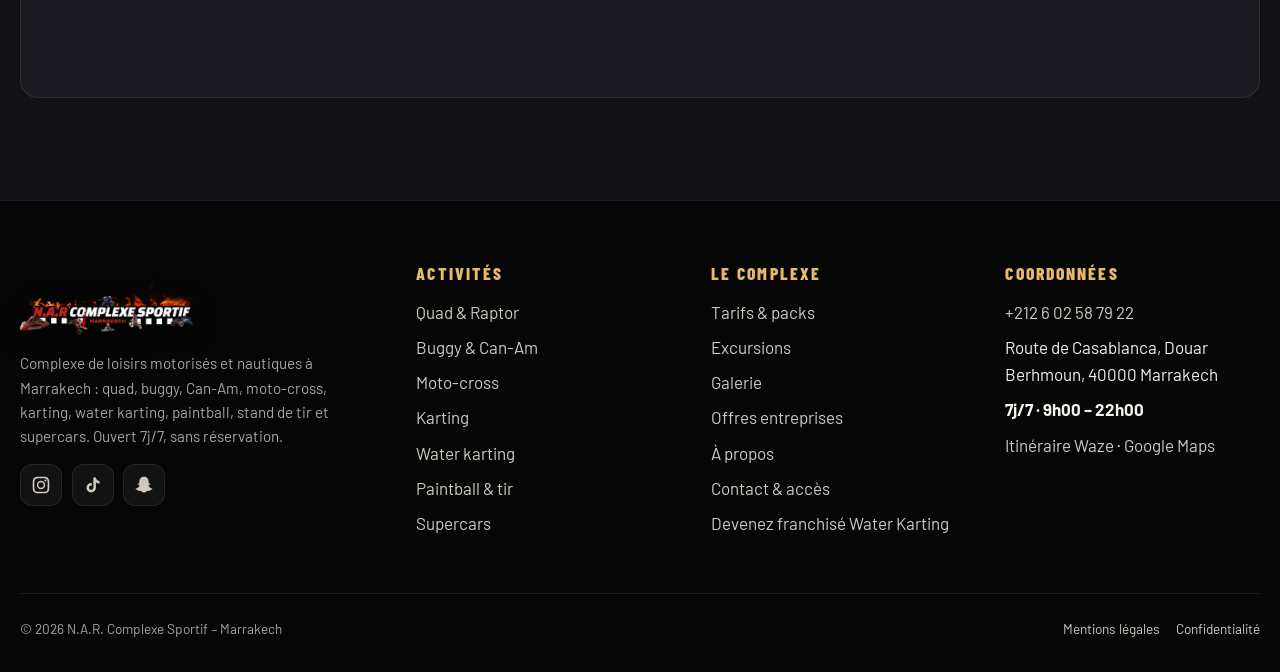
==== commit 0692d3b1: "Page Devenez franchisé avec formulaire e-mail Co-Authored-By: Claude Fable 5.1 <noreply@anthropic.co" ====
--- a/index.html
+++ b/index.html
@@ -14,7 +14,7 @@
 </head><body>
 <header class="header"><div class="wrap">
   <a class="brand" href="index.html" aria-label="N.A.R. Complexe Sportif, accueil"><img src="assets/img/logo.png" alt="N.A.R. Complexe Sportif Marrakech" width="160" height="62"></a>
-  <nav class="nav" aria-label="Menu principal"><a href="index.html" class="active">Accueil</a><a href="activites.html">Activités</a><a href="tarifs.html">Tarifs</a><a href="galerie.html">Galerie</a><a href="entreprises.html">Entreprises</a><a href="a-propos.html">À propos</a><a href="contact.html">Contact</a><a href="https://waterkarting-franchise.com/" target="_blank" rel="noopener" class="nav-ext">Devenez franchisé</a><a class="btn btn-wa btn-sm nav-cta" href="https://wa.me/212602587922" target="_blank" rel="noopener"><svg viewBox="0 0 24 24"><path d="M20.5 3.5A11.9 11.9 0 0 0 12 0C5.4 0 .1 5.3.1 11.9c0 2.1.6 4.1 1.6 5.9L0 24l6.3-1.7a12 12 0 0 0 5.7 1.5c6.6 0 11.9-5.3 11.9-11.9 0-3.2-1.2-6.2-3.4-8.4ZM12 21.8c-1.8 0-3.5-.5-5-1.4l-.4-.2-3.7 1 1-3.6-.2-.4A9.8 9.8 0 0 1 2.1 12C2.1 6.5 6.5 2 12 2c2.6 0 5.1 1 7 2.9a9.8 9.8 0 0 1 2.9 7c0 5.5-4.5 9.9-9.9 9.9Zm5.4-7.4c-.3-.1-1.8-.9-2-1-.3-.1-.5-.1-.7.1-.2.3-.8 1-.9 1.2-.2.2-.3.2-.6.1-.3-.1-1.3-.5-2.4-1.5-.9-.8-1.5-1.8-1.7-2.1-.2-.3 0-.5.1-.6l.4-.5.3-.5v-.5l-.9-2.2c-.2-.6-.5-.5-.7-.5h-.6c-.2 0-.5.1-.8.4-.3.3-1 1-1 2.5s1.1 2.9 1.2 3.1c.1.2 2.1 3.2 5.1 4.5.7.3 1.3.5 1.7.6.7.2 1.4.2 1.9.1.6-.1 1.8-.7 2-1.4.2-.7.2-1.3.2-1.4-.1-.2-.3-.3-.6-.4Z"/></svg> WhatsApp</a></nav>
+  <nav class="nav" aria-label="Menu principal"><a href="index.html" class="active">Accueil</a><a href="activites.html">Activités</a><a href="tarifs.html">Tarifs</a><a href="galerie.html">Galerie</a><a href="entreprises.html">Entreprises</a><a href="a-propos.html">À propos</a><a href="contact.html">Contact</a><a href="franchise.html" class="nav-ext">Devenez franchisé</a><a class="btn btn-wa btn-sm nav-cta" href="https://wa.me/212602587922" target="_blank" rel="noopener"><svg viewBox="0 0 24 24"><path d="M20.5 3.5A11.9 11.9 0 0 0 12 0C5.4 0 .1 5.3.1 11.9c0 2.1.6 4.1 1.6 5.9L0 24l6.3-1.7a12 12 0 0 0 5.7 1.5c6.6 0 11.9-5.3 11.9-11.9 0-3.2-1.2-6.2-3.4-8.4ZM12 21.8c-1.8 0-3.5-.5-5-1.4l-.4-.2-3.7 1 1-3.6-.2-.4A9.8 9.8 0 0 1 2.1 12C2.1 6.5 6.5 2 12 2c2.6 0 5.1 1 7 2.9a9.8 9.8 0 0 1 2.9 7c0 5.5-4.5 9.9-9.9 9.9Zm5.4-7.4c-.3-.1-1.8-.9-2-1-.3-.1-.5-.1-.7.1-.2.3-.8 1-.9 1.2-.2.2-.3.2-.6.1-.3-.1-1.3-.5-2.4-1.5-.9-.8-1.5-1.8-1.7-2.1-.2-.3 0-.5.1-.6l.4-.5.3-.5v-.5l-.9-2.2c-.2-.6-.5-.5-.7-.5h-.6c-.2 0-.5.1-.8.4-.3.3-1 1-1 2.5s1.1 2.9 1.2 3.1c.1.2 2.1 3.2 5.1 4.5.7.3 1.3.5 1.7.6.7.2 1.4.2 1.9.1.6-.1 1.8-.7 2-1.4.2-.7.2-1.3.2-1.4-.1-.2-.3-.3-.6-.4Z"/></svg> WhatsApp</a></nav>
   <button class="burger" aria-label="Ouvrir le menu" aria-expanded="false"><svg viewBox="0 0 24 24" fill="none" stroke="currentColor" stroke-width="2"><path d="M4 7h16M4 12h16M4 17h16"/></svg></button>
 </div></header>
 <main>
@@ -112,7 +112,7 @@
    <li><a href="activites.html#karting">Karting</a></li><li><a href="activites.html#waterkarting">Water karting</a></li><li><a href="activites.html#paintball">Paintball &amp; tir</a></li><li><a href="activites.html#supercars">Supercars</a></li></ul></div>
   <div><h4>Le complexe</h4><ul>
    <li><a href="tarifs.html">Tarifs &amp; packs</a></li><li><a href="tarifs.html#excursions">Excursions</a></li><li><a href="galerie.html">Galerie</a></li>
-   <li><a href="entreprises.html">Offres entreprises</a></li><li><a href="a-propos.html">À propos</a></li><li><a href="contact.html">Contact &amp; accès</a></li><li><a href="https://waterkarting-franchise.com/" target="_blank" rel="noopener">Devenez franchisé Water Karting ↗</a></li></ul></div>
+   <li><a href="entreprises.html">Offres entreprises</a></li><li><a href="a-propos.html">À propos</a></li><li><a href="contact.html">Contact &amp; accès</a></li><li><a href="franchise.html">Devenez franchisé Water Karting</a></li></ul></div>
   <div><h4>Coordonnées</h4><ul>
    <li><a href="tel:+212602587922">+212 6 02 58 79 22</a></li><li>Route de Casablanca, Douar Berhmoun, 40000 Marrakech</li><li><strong>7j/7 · 9h00 – 22h00</strong></li>
    <li><a href="https://www.waze.com/en/live-map/directions/ma/marrakech-safi/n.a.r-complexe-sportif-location-quad-cross-raptor-buggy-waterkarting-paintball-karting-marrakech?place=ChIJ9RRt12yLrw0RAxssu5ktRnk" target="_blank" rel="noopener">Itinéraire Waze</a> · <a href="https://maps.google.com/?cid=8738722265252502275" target="_blank" rel="noopener">Google Maps</a></li></ul></div>
--- a/assets/style.css
+++ b/assets/style.css
@@ -348,7 +348,8 @@
   .chip{top:10px;left:10px;font-size:.7rem;padding:.3rem .55rem}
   .why{gap:.8rem}
   .why-item{padding:1.2rem;display:grid;grid-template-columns:44px 1fr;gap:.9rem;align-items:start}
-  .why-item .ic{width:44px;height:44px;margin:0}
+  .why-item .ic{width:44px;height:44px;margin:0;grid-row:1/3}
+  .why-item h3,.why-item p{grid-column:2}
   .why-item h3{font-size:1.2rem}
   /* sections image + texte */
   .split{gap:1.4rem}
@@ -408,3 +409,6 @@
 /* lien externe du menu (franchise) */
 .nav a.nav-ext{color:var(--sand)}
 .nav a.nav-ext::after{content:" ↗";font-size:.8em}
+.form-msg{padding:.9rem 1rem;border-radius:12px;margin-bottom:1rem;font-weight:600}
+.form-msg.ok{background:rgba(46,227,106,.12);border:1px solid rgba(46,227,106,.4);color:#8ff0b0}
+.form-msg.err{background:rgba(226,38,31,.12);border:1px solid rgba(226,38,31,.4);color:#ff9b96}
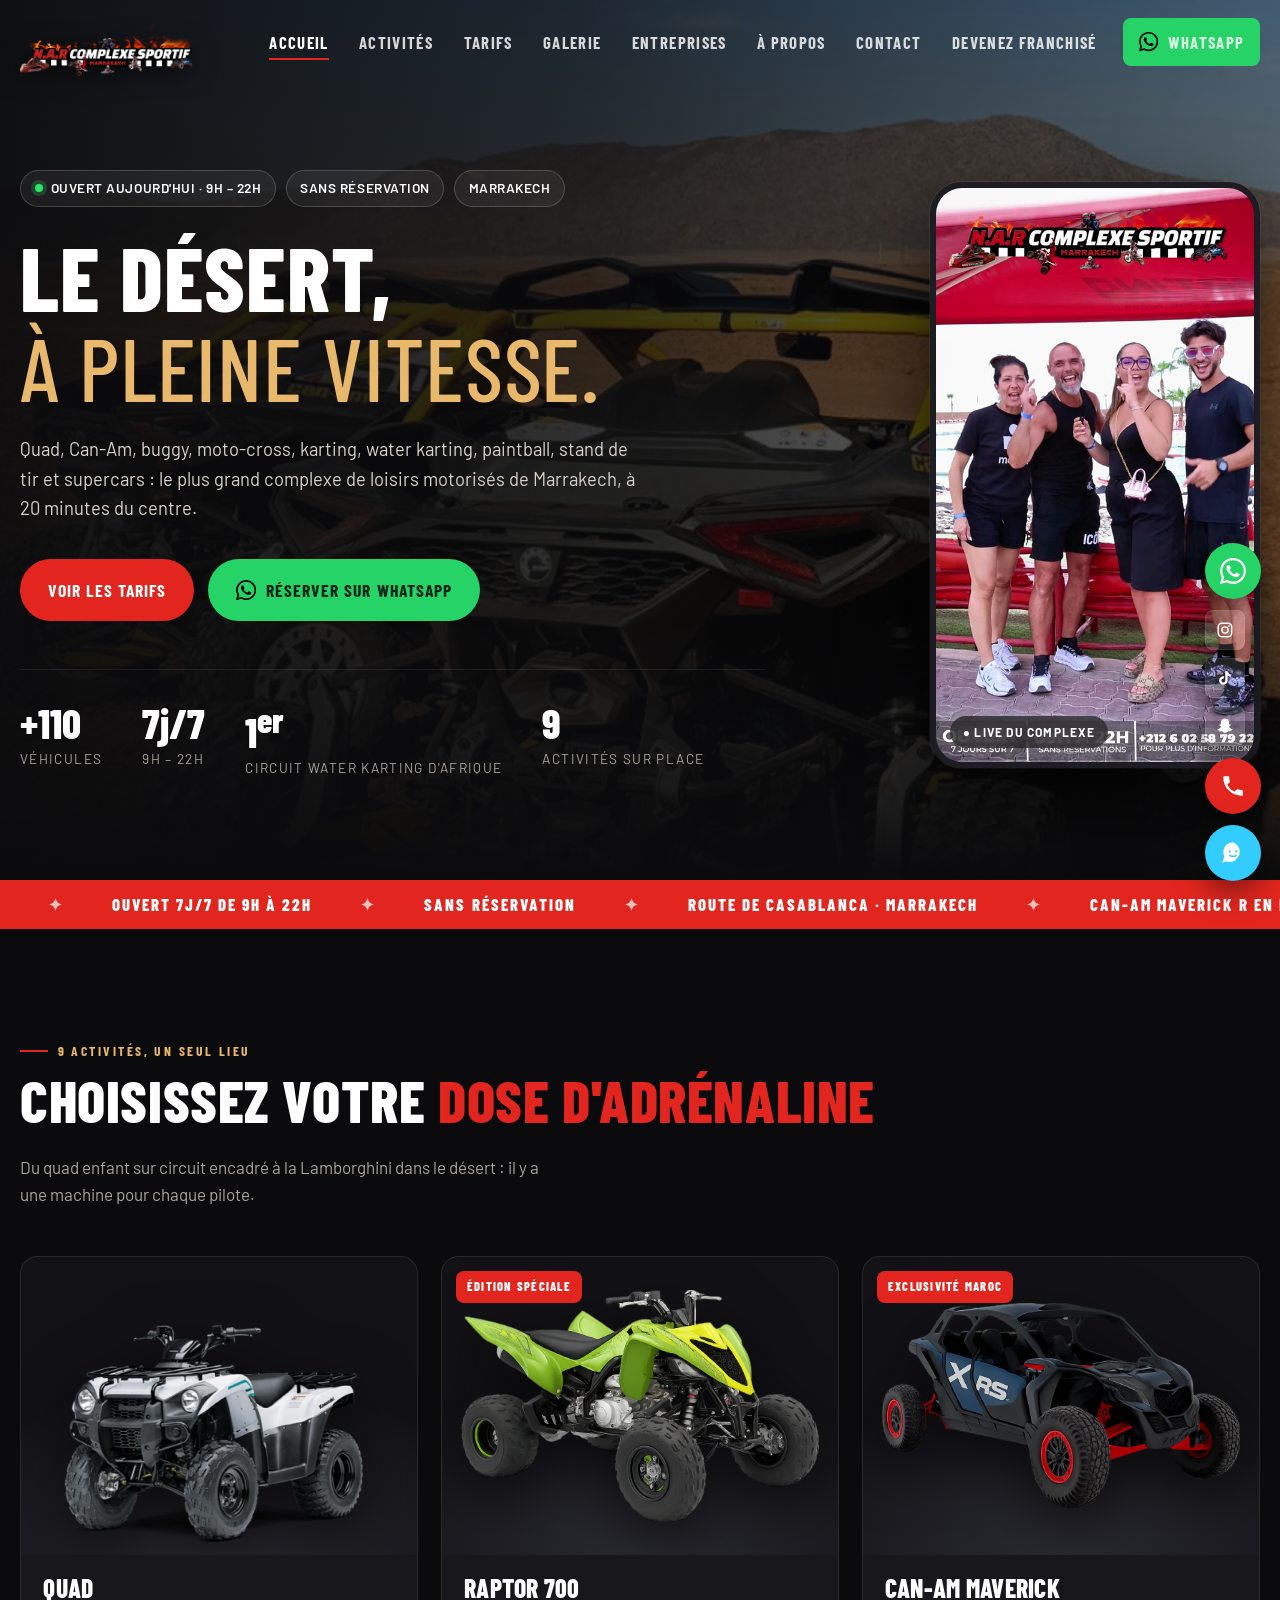
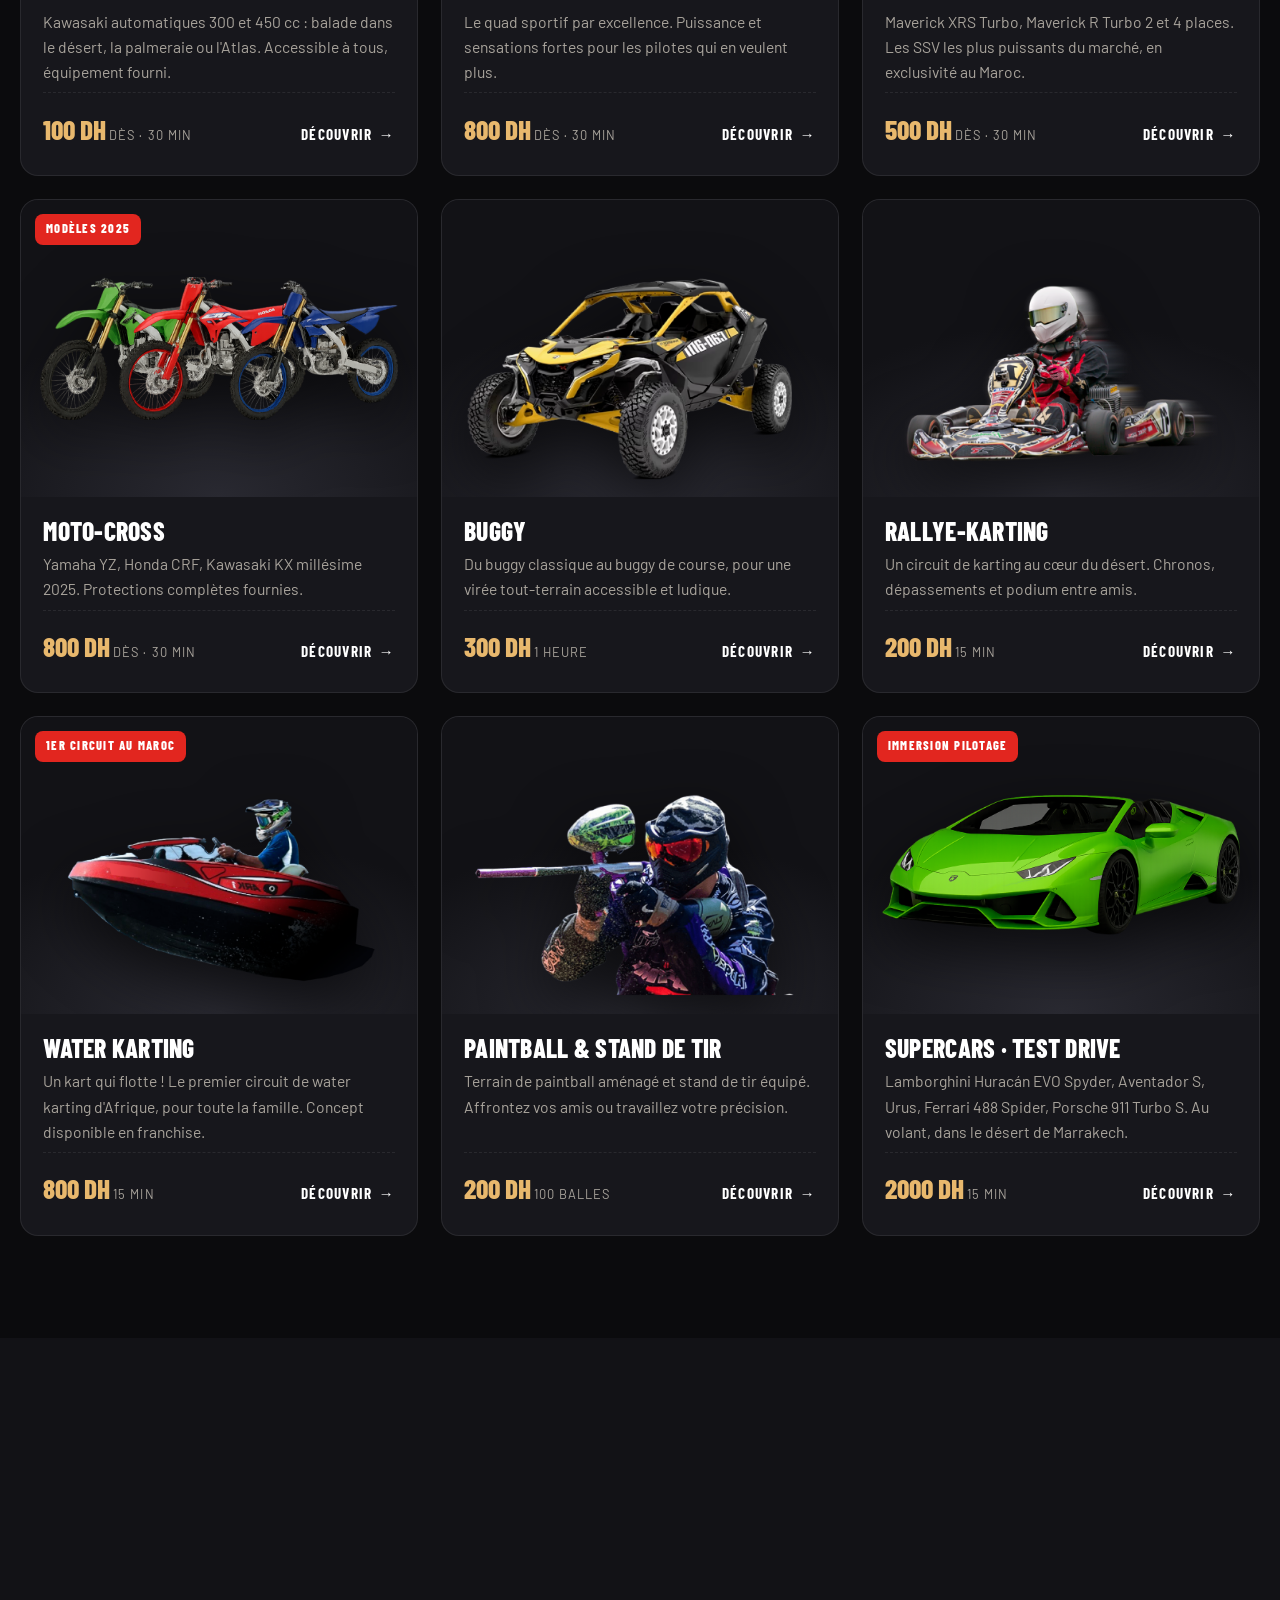
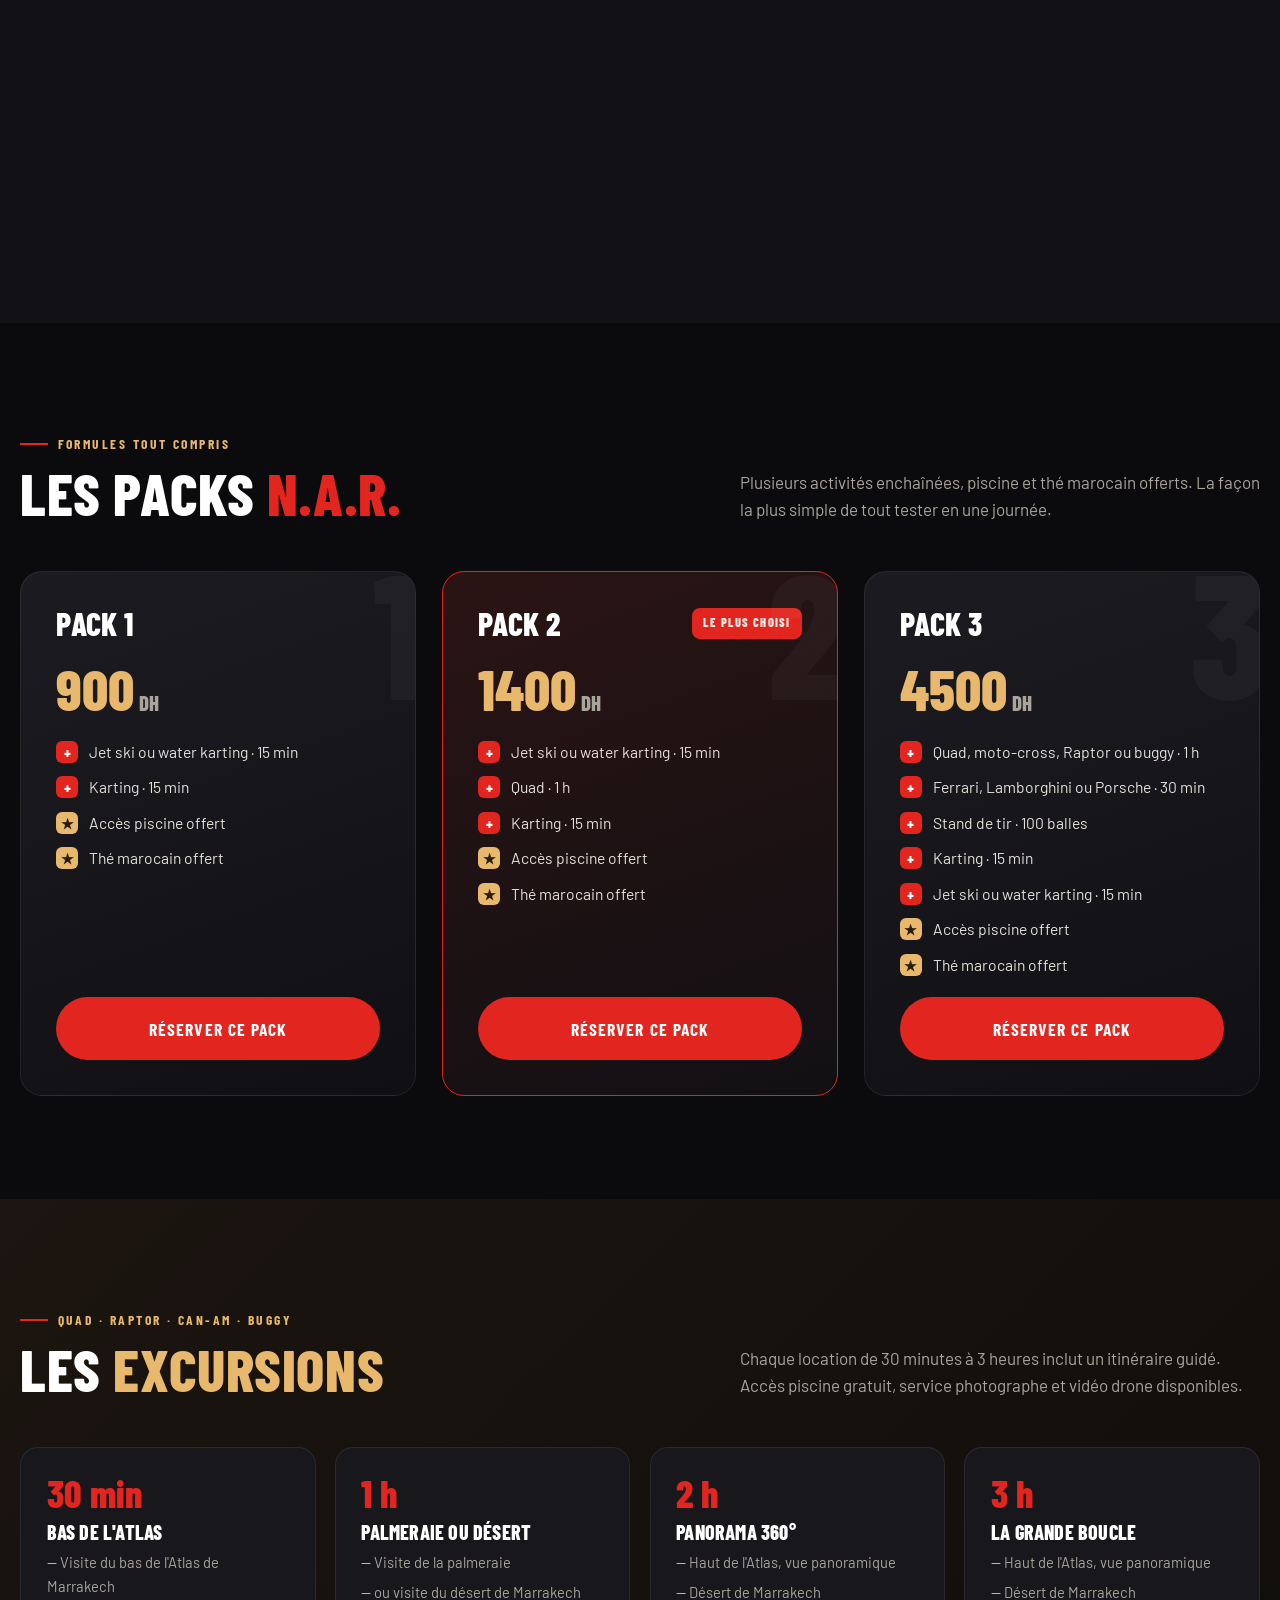
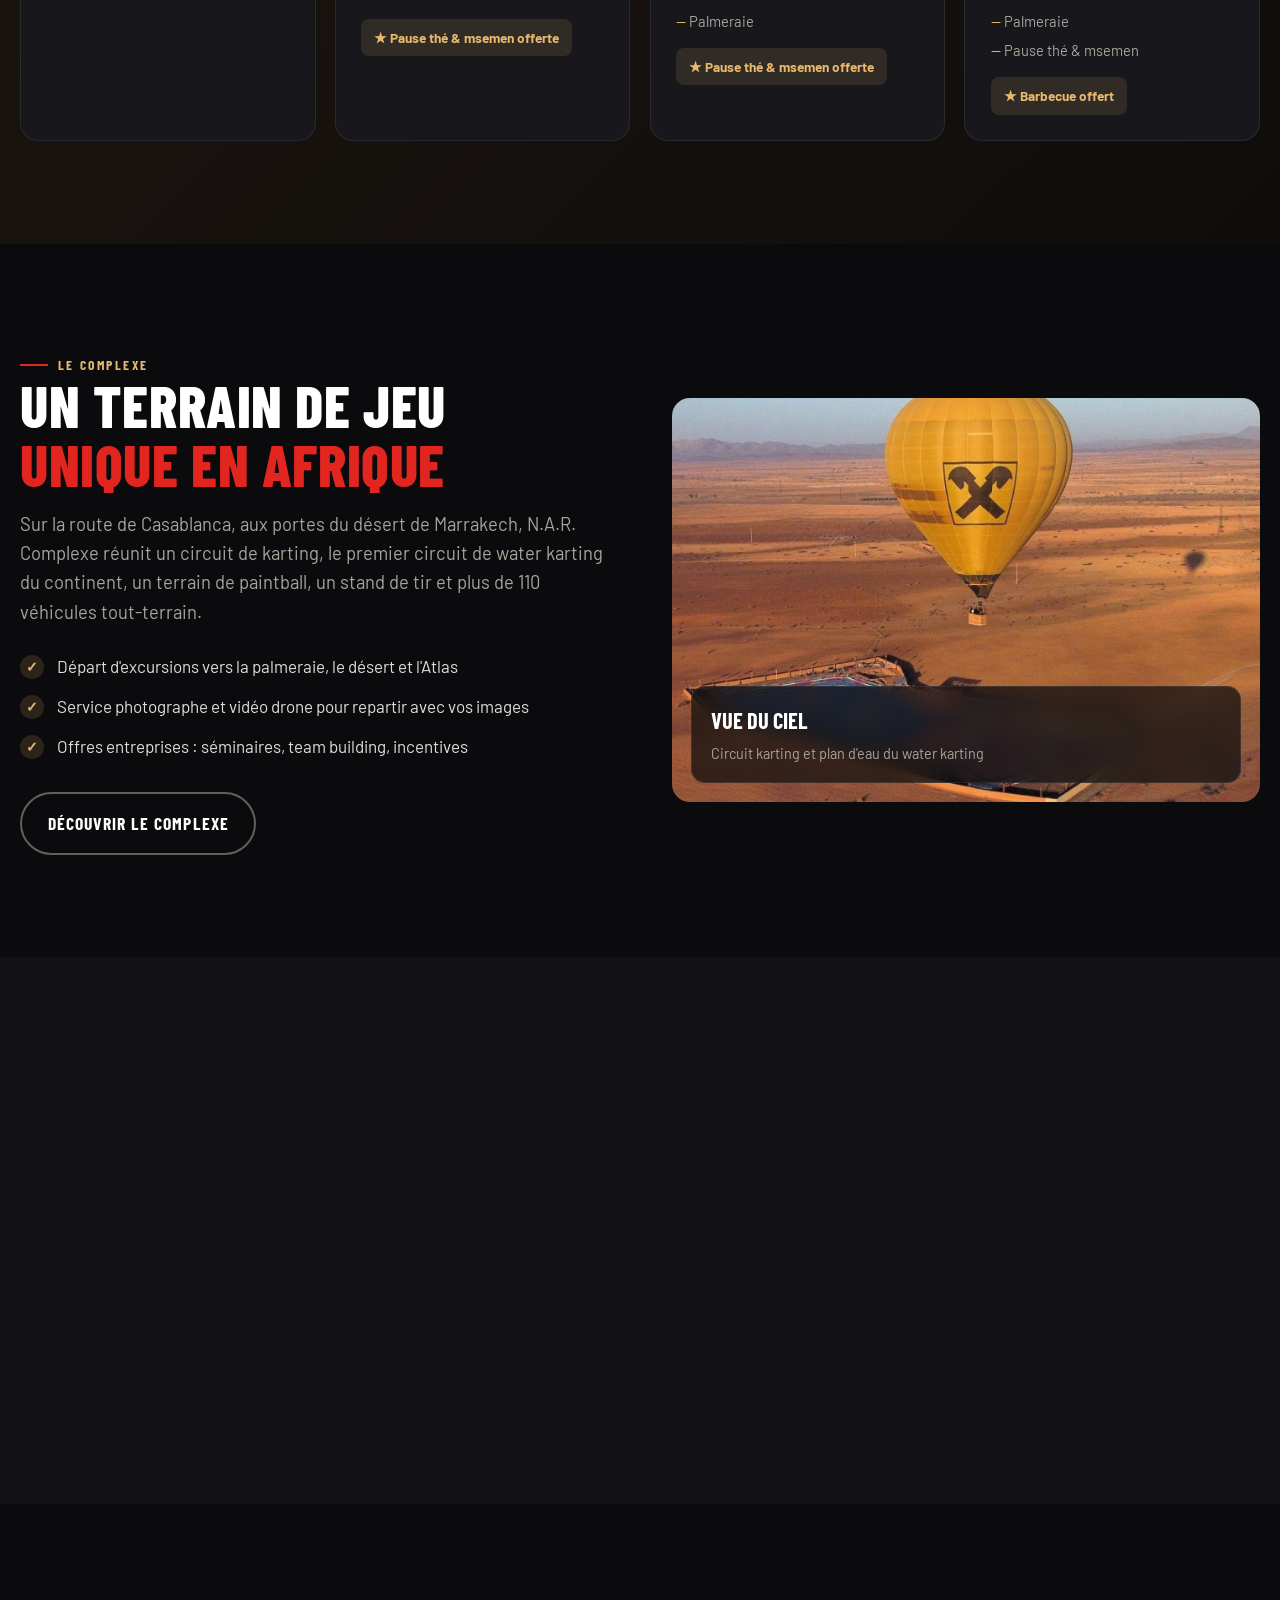
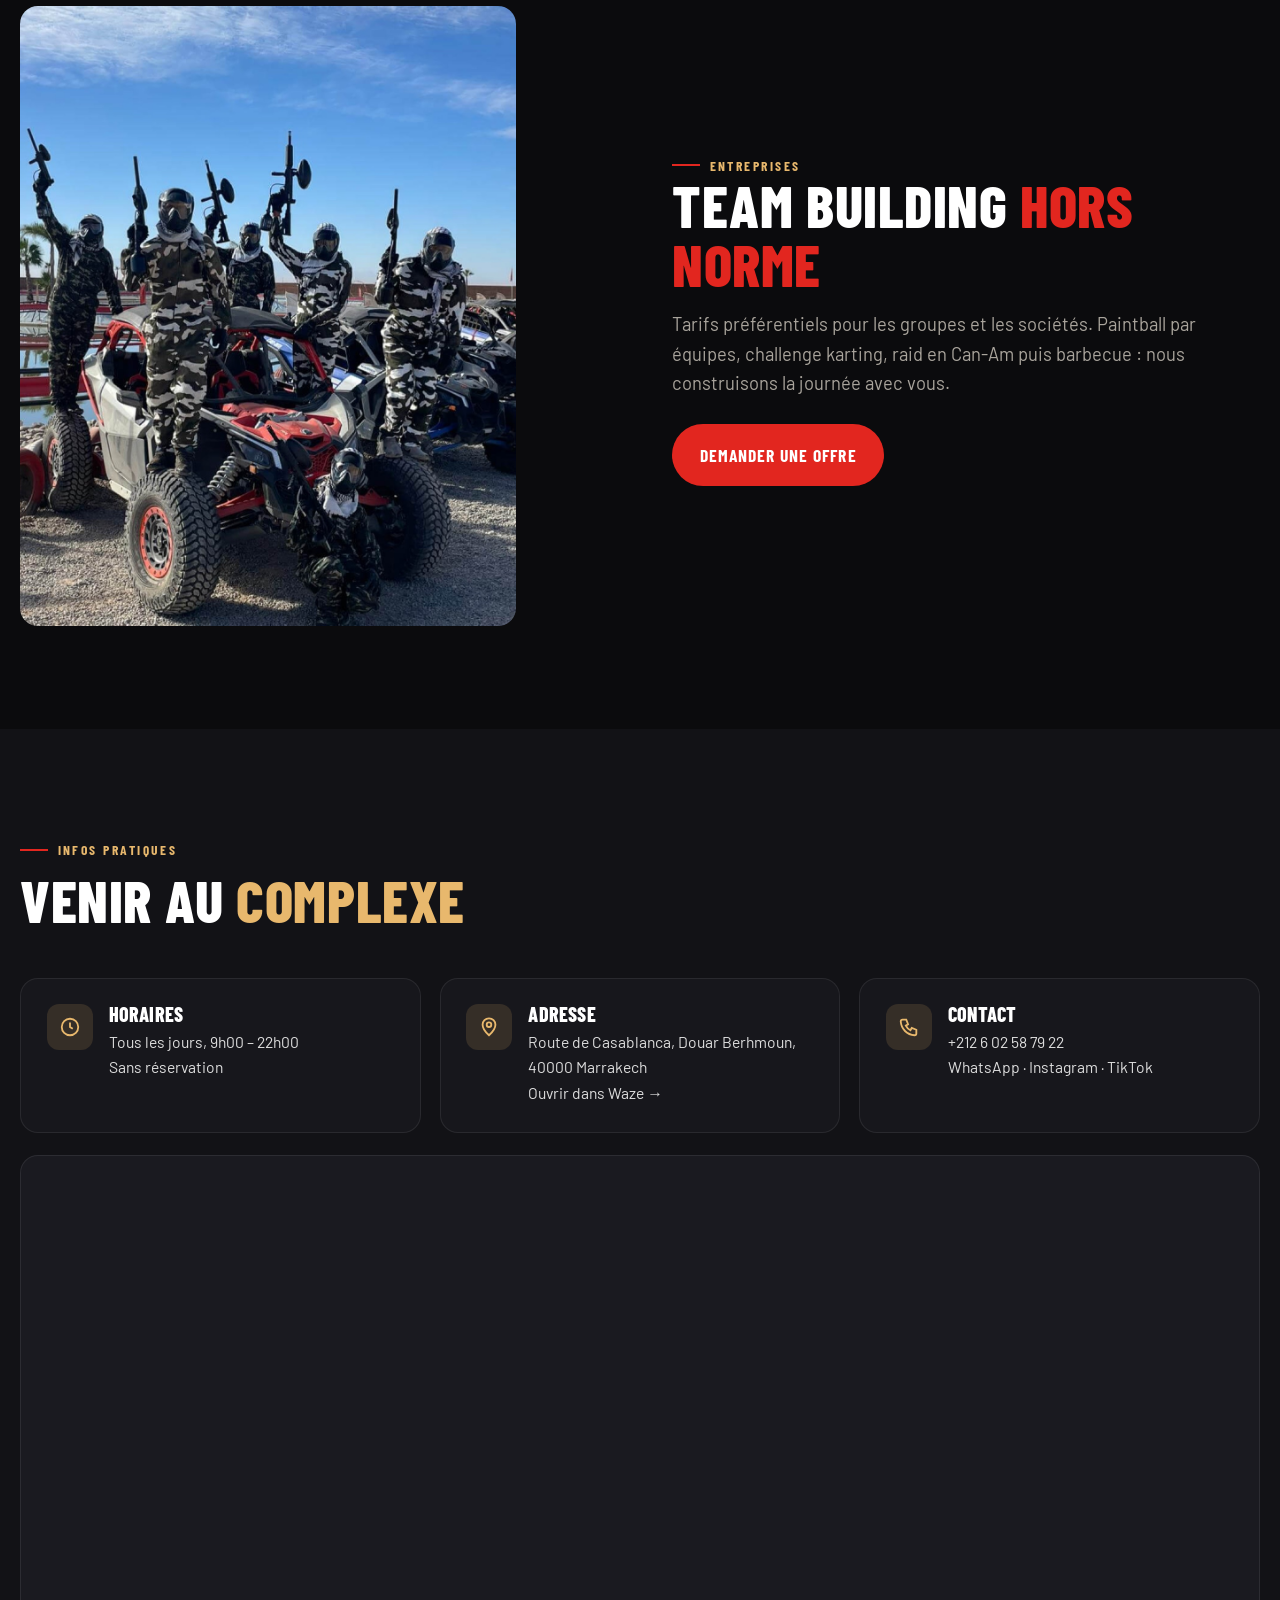
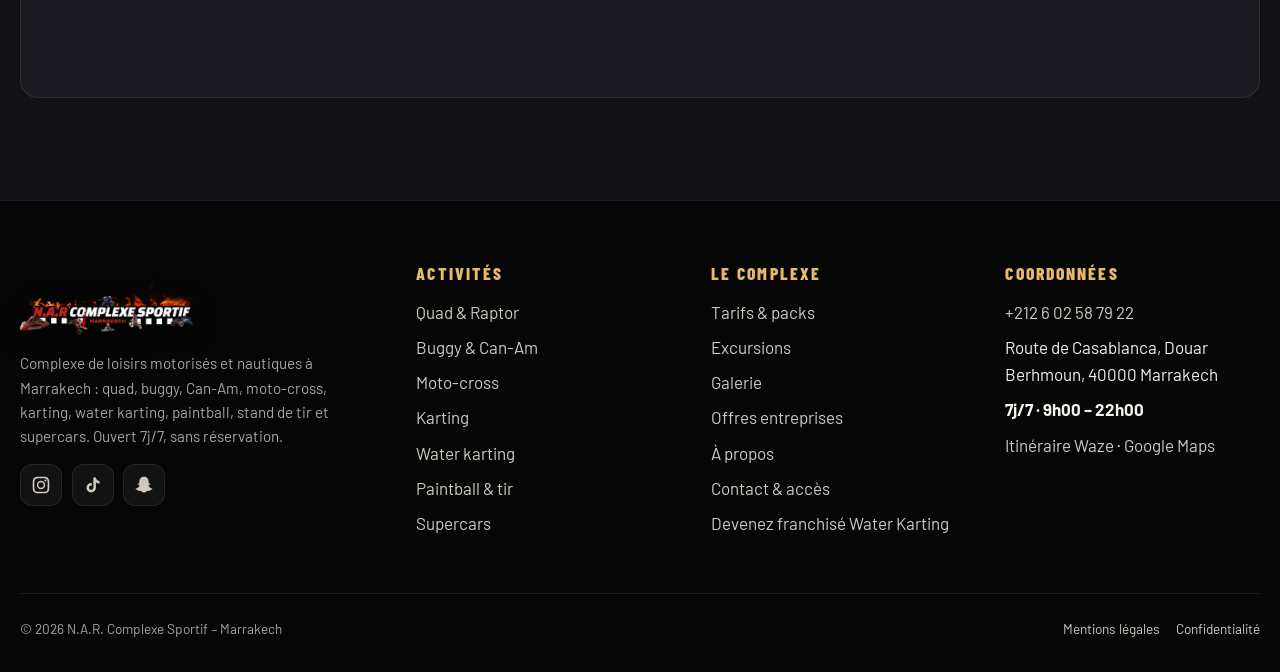
==== commit 8f7e1b26: "Menu : lien franchise sans flèche ni couleur ; icônes réseaux sociaux sous le bouton WhatsApp Co-Aut" ====
--- a/index.html
+++ b/index.html
@@ -121,6 +121,11 @@
 </div></footer>
 <div class="float">
  <a class="wa" href="https://wa.me/212602587922" target="_blank" rel="noopener" aria-label="WhatsApp"><svg viewBox="0 0 24 24"><path d="M20.5 3.5A11.9 11.9 0 0 0 12 0C5.4 0 .1 5.3.1 11.9c0 2.1.6 4.1 1.6 5.9L0 24l6.3-1.7a12 12 0 0 0 5.7 1.5c6.6 0 11.9-5.3 11.9-11.9 0-3.2-1.2-6.2-3.4-8.4ZM12 21.8c-1.8 0-3.5-.5-5-1.4l-.4-.2-3.7 1 1-3.6-.2-.4A9.8 9.8 0 0 1 2.1 12C2.1 6.5 6.5 2 12 2c2.6 0 5.1 1 7 2.9a9.8 9.8 0 0 1 2.9 7c0 5.5-4.5 9.9-9.9 9.9Zm5.4-7.4c-.3-.1-1.8-.9-2-1-.3-.1-.5-.1-.7.1-.2.3-.8 1-.9 1.2-.2.2-.3.2-.6.1-.3-.1-1.3-.5-2.4-1.5-.9-.8-1.5-1.8-1.7-2.1-.2-.3 0-.5.1-.6l.4-.5.3-.5v-.5l-.9-2.2c-.2-.6-.5-.5-.7-.5h-.6c-.2 0-.5.1-.8.4-.3.3-1 1-1 2.5s1.1 2.9 1.2 3.1c.1.2 2.1 3.2 5.1 4.5.7.3 1.3.5 1.7.6.7.2 1.4.2 1.9.1.6-.1 1.8-.7 2-1.4.2-.7.2-1.3.2-1.4-.1-.2-.3-.3-.6-.4Z"/></svg></a>
+ <div class="float-socials">
+  <a href="https://www.instagram.com/n.a.r_complexe/" target="_blank" rel="noopener" aria-label="Instagram"><svg viewBox="0 0 24 24"><path d="M12 7a5 5 0 1 0 0 10 5 5 0 0 0 0-10Zm0 8.2a3.2 3.2 0 1 1 0-6.4 3.2 3.2 0 0 1 0 6.4ZM17.3 5.5a1.2 1.2 0 1 0 0 2.4 1.2 1.2 0 0 0 0-2.4ZM21.9 7.9c-.1-1.6-.4-3-1.6-4.2S17.7 2.2 16.1 2.1C14.5 2 9.5 2 7.9 2.1c-1.6.1-3 .4-4.2 1.6S2.2 6.3 2.1 7.9C2 9.5 2 14.5 2.1 16.1c.1 1.6.4 3 1.6 4.2s2.6 1.5 4.2 1.6c1.6.1 6.6.1 8.2 0 1.6-.1 3-.4 4.2-1.6s1.5-2.6 1.6-4.2c.1-1.6.1-6.6 0-8.2Zm-2.3 10a3.3 3.3 0 0 1-1.8 1.8c-1.3.5-4.3.4-5.8.4s-4.5.1-5.8-.4a3.3 3.3 0 0 1-1.8-1.8C3.9 16.6 4 13.6 4 12s-.1-4.5.4-5.8a3.3 3.3 0 0 1 1.8-1.8C7.5 3.9 10.5 4 12 4s4.5-.1 5.8.4a3.3 3.3 0 0 1 1.8 1.8c.5 1.3.4 4.3.4 5.8s.1 4.5-.4 5.9Z"/></svg></a>
+  <a href="https://www.tiktok.com/@n.a.r_complexe" target="_blank" rel="noopener" aria-label="TikTok"><svg viewBox="0 0 24 24"><path d="M16.6 5.8A4.3 4.3 0 0 1 15.5 3h-3.1v12.4a2.6 2.6 0 0 1-2.6 2.5 2.6 2.6 0 0 1-2.6-2.6 2.6 2.6 0 0 1 3.4-2.5V9.7a5.7 5.7 0 0 0-6.5 5.6A5.7 5.7 0 0 0 9.8 21a5.7 5.7 0 0 0 5.7-5.7V9a7.3 7.3 0 0 0 4.3 1.4V7.3s-1.9.1-3.2-1.5Z"/></svg></a>
+  <a href="https://www.snapchat.com/add/narcomplexe" target="_blank" rel="noopener" aria-label="Snapchat"><svg viewBox="0 0 24 24"><path d="M12 2c3.3 0 5.6 2.5 5.6 5.8v2.4c.4.2.9 0 1.3-.1.5-.1.9.2.9.6 0 .5-.6.8-1.2 1-.4.2-1 .3-1.1.7-.1.3.1.6.2.8 1 1.8 2.5 2.8 4 3.1.3.1.4.3.3.6-.3.6-1.4.9-2.4 1.1-.1.2-.2.8-.4 1-.2.2-.6.1-1.1 0-.8-.1-1.8-.2-2.8.5-.9.6-1.7 1.5-3.3 1.5s-2.4-.9-3.3-1.5c-1-.7-2-.6-2.8-.5-.5.1-.9.2-1.1 0-.2-.2-.3-.8-.4-1-1-.2-2.1-.5-2.4-1.1-.1-.3 0-.5.3-.6 1.5-.3 3-1.3 4-3.1.1-.2.3-.5.2-.8-.1-.4-.7-.5-1.1-.7-.6-.2-1.2-.5-1.2-1 0-.4.4-.7.9-.6.4.1.9.3 1.3.1V7.8C6.4 4.5 8.7 2 12 2Z"/></svg></a>
+ </div>
  <a class="tel" href="tel:+212602587922" aria-label="Appeler"><svg viewBox="0 0 24 24"><path d="M6.6 10.8a15 15 0 0 0 6.6 6.6l2.2-2.2c.3-.3.7-.4 1-.2 1.1.4 2.3.6 3.6.6.6 0 1 .4 1 1V20c0 .6-.4 1-1 1A17 17 0 0 1 3 4c0-.6.4-1 1-1h3.5c.6 0 1 .4 1 1 0 1.3.2 2.5.6 3.6.1.3 0 .7-.2 1l-2.3 2.2Z"/></svg></a>
  <a class="wz" href="https://www.waze.com/en/live-map/directions/ma/marrakech-safi/n.a.r-complexe-sportif-location-quad-cross-raptor-buggy-waterkarting-paintball-karting-marrakech?place=ChIJ9RRt12yLrw0RAxssu5ktRnk" target="_blank" rel="noopener" aria-label="Itinéraire Waze"><svg viewBox="0 0 24 24"><path d="M12 2a9 9 0 0 0-9 9c0 1.6.4 3 1.1 4.3L2 21l3.8-1.3A9 9 0 1 0 12 2Zm-3 7.5a1 1 0 1 1 0 2 1 1 0 0 1 0-2Zm6 0a1 1 0 1 1 0 2 1 1 0 0 1 0-2Zm-6.6 4.3c.2-.4.7-.5 1-.3 1.6 1.2 3.6 1.2 5.2 0 .3-.2.8-.1 1 .3.2.3.1.8-.2 1a5.8 5.8 0 0 1-6.8 0c-.3-.2-.4-.7-.2-1Z"/></svg></a>
 </div>
--- a/assets/style.css
+++ b/assets/style.css
@@ -299,6 +299,10 @@
 .float a:hover{transform:scale(1.08)}
 .float .wa{background:#25d366}.float .tel{background:var(--red)}.float .wz{background:#33ccff}
 .float svg{width:26px;height:26px;fill:currentColor}
+.float-socials{display:flex;gap:.5rem;flex-direction:column}
+.float-socials a{width:40px;height:40px;border-radius:8px;background:rgba(255,255,255,.12);border:1px solid var(--line)}
+.float-socials a:hover{background:var(--red);border-color:var(--red)}
+.float-socials svg{width:18px;height:18px}
 
 /* Animations d'apparition */
 .rv{opacity:0;transform:translateY(24px);transition:opacity .7s ease,transform .7s ease}
@@ -398,6 +402,8 @@
   .float{right:.8rem;bottom:.8rem;gap:.5rem}
   .float a{width:48px;height:48px}
   .float svg{width:22px;height:22px}
+  .float-socials a{width:36px;height:36px}
+  .float-socials svg{width:16px;height:16px}
   .float .wz{display:none}
   .footer{padding:2.5rem 0 1.5rem}
   .footer .cols{gap:1.6rem}
@@ -407,8 +413,6 @@
   .legal a{margin:0 1rem 0 0}
 }
 /* lien externe du menu (franchise) */
-.nav a.nav-ext{color:var(--sand)}
-.nav a.nav-ext::after{content:" ↗";font-size:.8em}
 .form-msg{padding:.9rem 1rem;border-radius:12px;margin-bottom:1rem;font-weight:600}
 .form-msg.ok{background:rgba(46,227,106,.12);border:1px solid rgba(46,227,106,.4);color:#8ff0b0}
 .form-msg.err{background:rgba(226,38,31,.12);border:1px solid rgba(226,38,31,.4);color:#ff9b96}
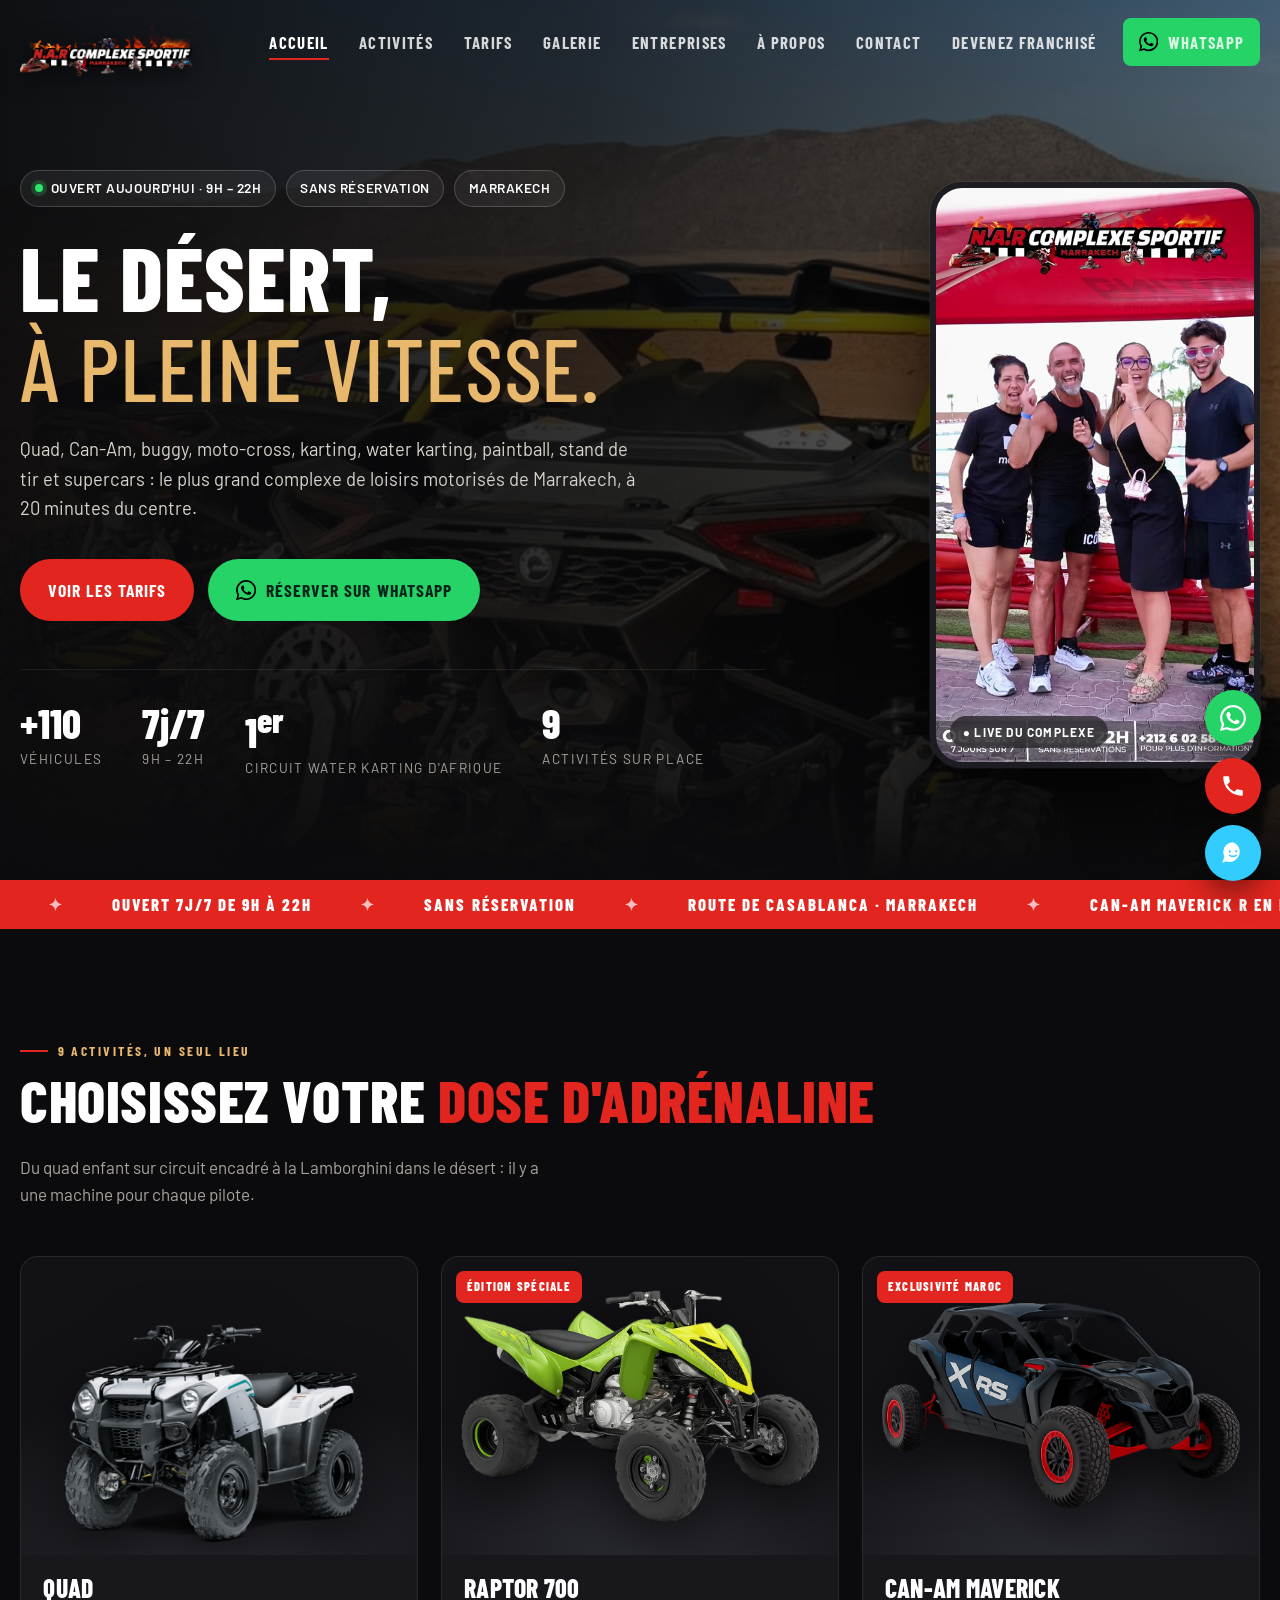
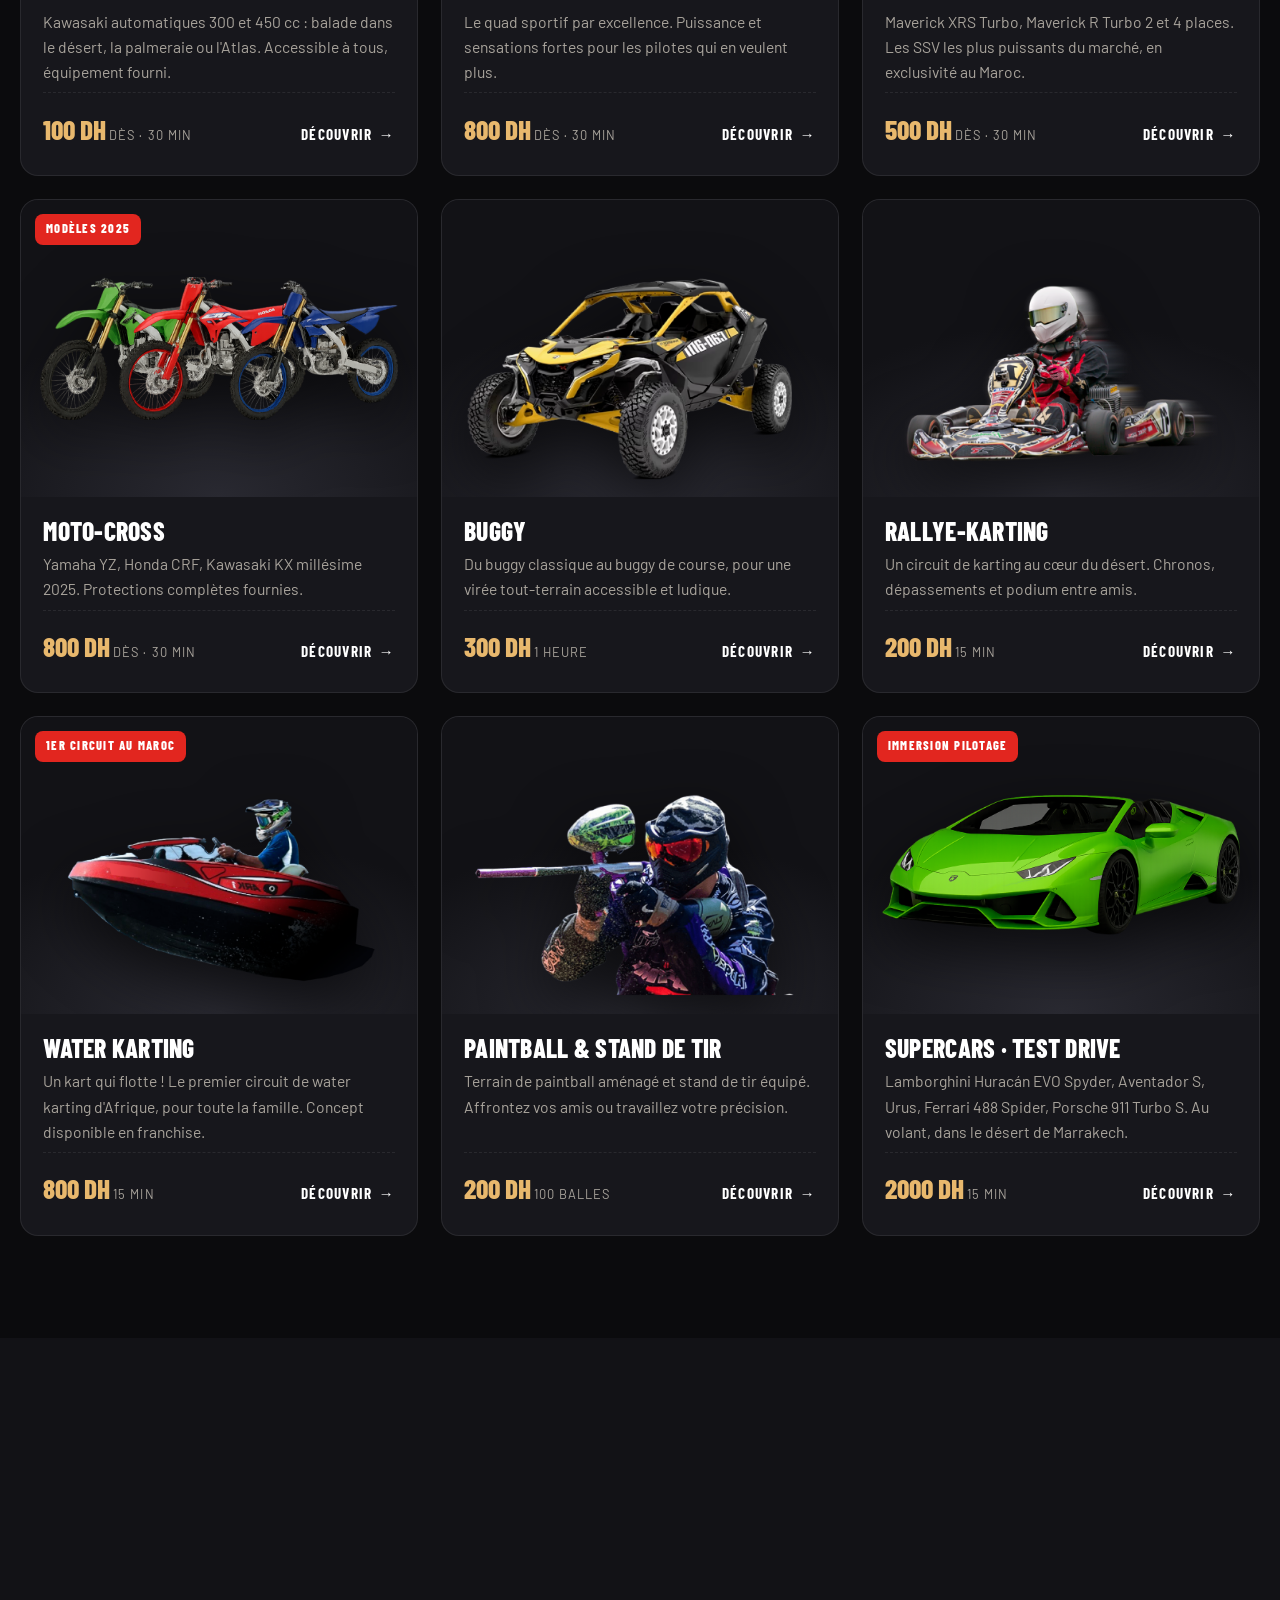
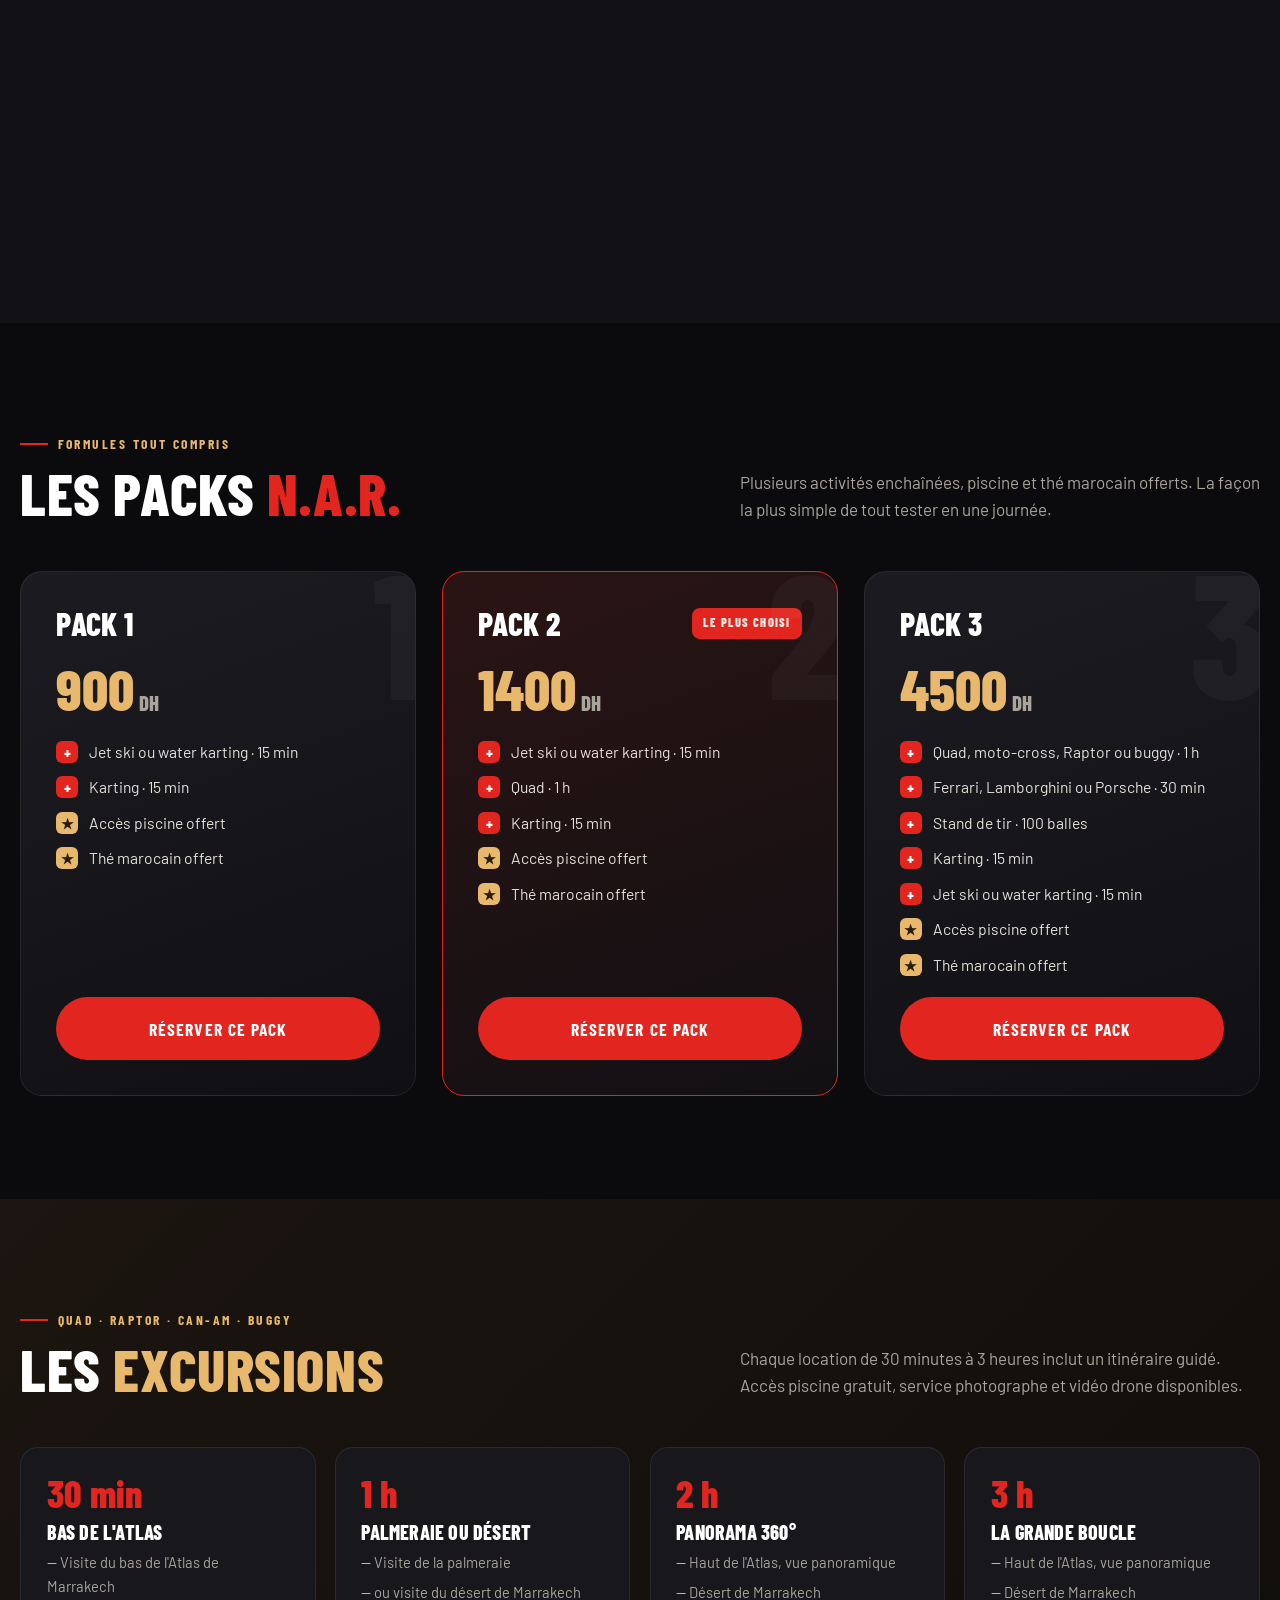
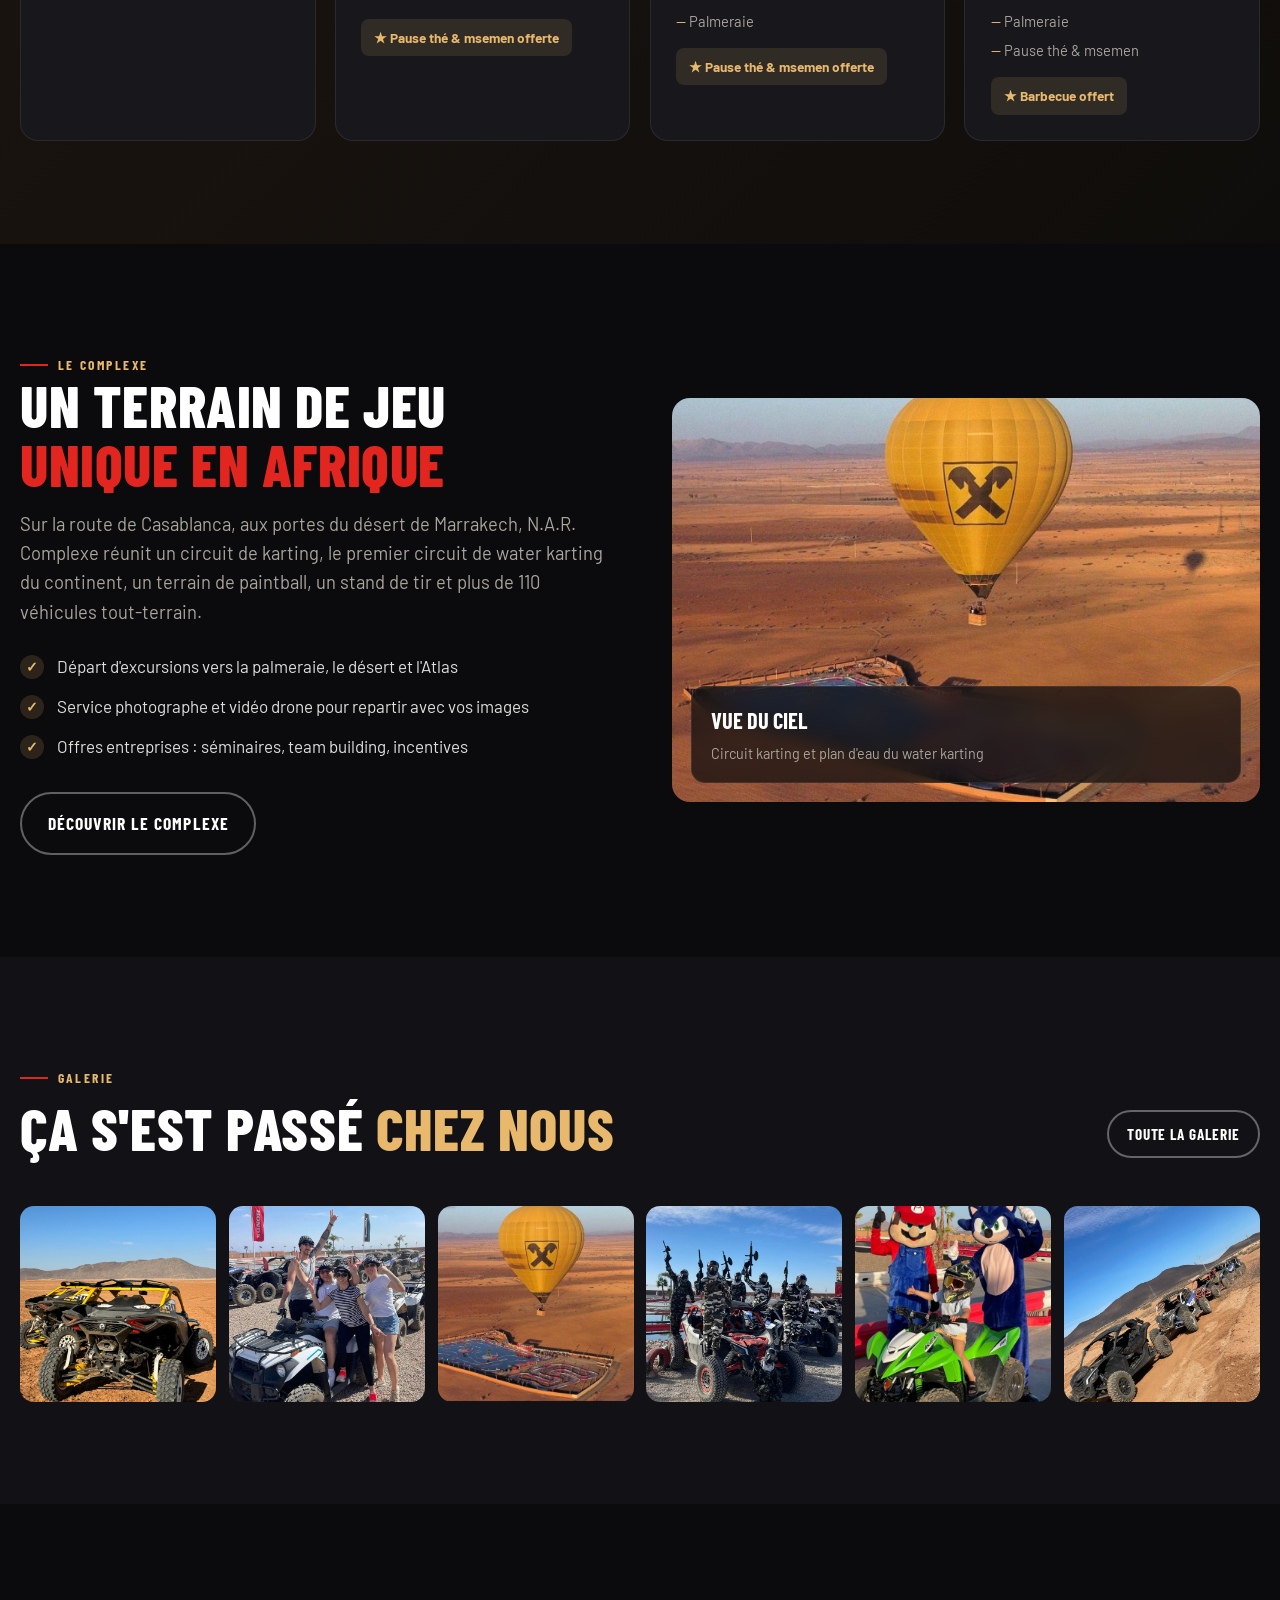
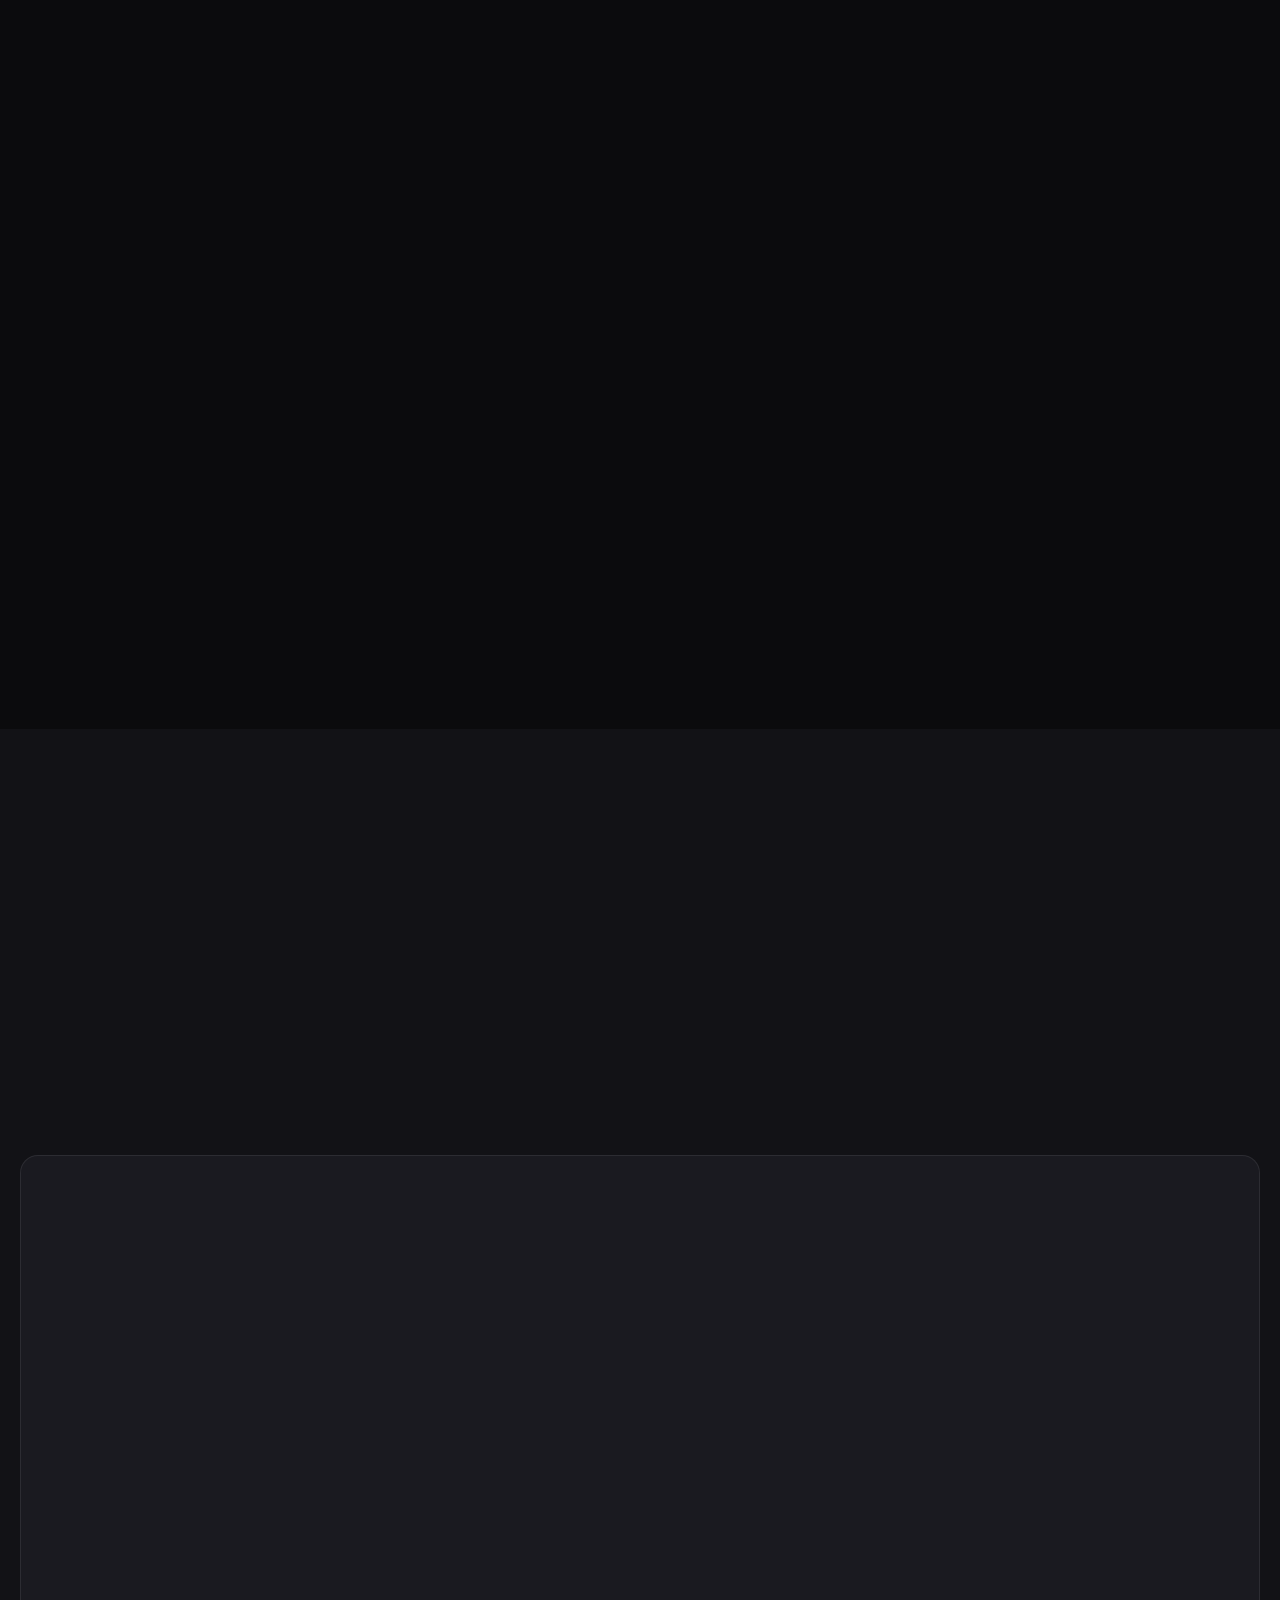
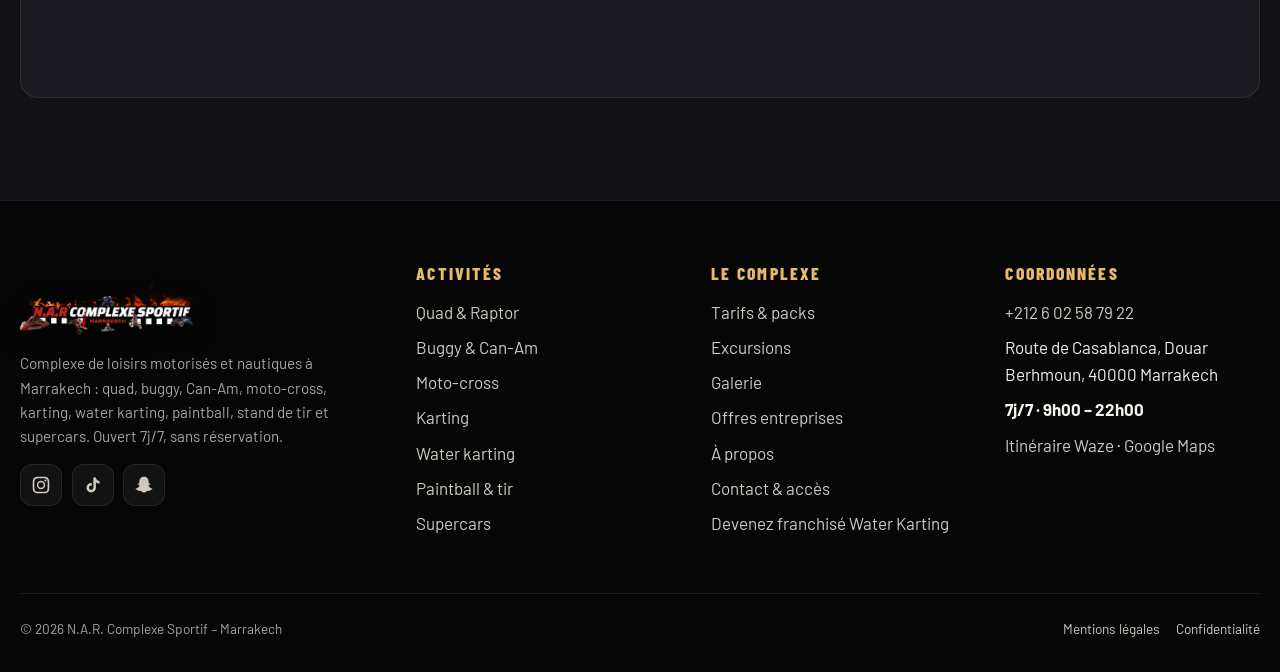
==== commit 9d0f3a4a: "Icônes réseaux sociaux déplacées du flottant vers le menu mobile, sous WhatsApp Co-Authored-By: Clau" ====
--- a/index.html
+++ b/index.html
@@ -14,7 +14,8 @@
 </head><body>
 <header class="header"><div class="wrap">
   <a class="brand" href="index.html" aria-label="N.A.R. Complexe Sportif, accueil"><img src="assets/img/logo.png" alt="N.A.R. Complexe Sportif Marrakech" width="160" height="62"></a>
-  <nav class="nav" aria-label="Menu principal"><a href="index.html" class="active">Accueil</a><a href="activites.html">Activités</a><a href="tarifs.html">Tarifs</a><a href="galerie.html">Galerie</a><a href="entreprises.html">Entreprises</a><a href="a-propos.html">À propos</a><a href="contact.html">Contact</a><a href="franchise.html" class="nav-ext">Devenez franchisé</a><a class="btn btn-wa btn-sm nav-cta" href="https://wa.me/212602587922" target="_blank" rel="noopener"><svg viewBox="0 0 24 24"><path d="M20.5 3.5A11.9 11.9 0 0 0 12 0C5.4 0 .1 5.3.1 11.9c0 2.1.6 4.1 1.6 5.9L0 24l6.3-1.7a12 12 0 0 0 5.7 1.5c6.6 0 11.9-5.3 11.9-11.9 0-3.2-1.2-6.2-3.4-8.4ZM12 21.8c-1.8 0-3.5-.5-5-1.4l-.4-.2-3.7 1 1-3.6-.2-.4A9.8 9.8 0 0 1 2.1 12C2.1 6.5 6.5 2 12 2c2.6 0 5.1 1 7 2.9a9.8 9.8 0 0 1 2.9 7c0 5.5-4.5 9.9-9.9 9.9Zm5.4-7.4c-.3-.1-1.8-.9-2-1-.3-.1-.5-.1-.7.1-.2.3-.8 1-.9 1.2-.2.2-.3.2-.6.1-.3-.1-1.3-.5-2.4-1.5-.9-.8-1.5-1.8-1.7-2.1-.2-.3 0-.5.1-.6l.4-.5.3-.5v-.5l-.9-2.2c-.2-.6-.5-.5-.7-.5h-.6c-.2 0-.5.1-.8.4-.3.3-1 1-1 2.5s1.1 2.9 1.2 3.1c.1.2 2.1 3.2 5.1 4.5.7.3 1.3.5 1.7.6.7.2 1.4.2 1.9.1.6-.1 1.8-.7 2-1.4.2-.7.2-1.3.2-1.4-.1-.2-.3-.3-.6-.4Z"/></svg> WhatsApp</a></nav>
+  <nav class="nav" aria-label="Menu principal"><a href="index.html" class="active">Accueil</a><a href="activites.html">Activités</a><a href="tarifs.html">Tarifs</a><a href="galerie.html">Galerie</a><a href="entreprises.html">Entreprises</a><a href="a-propos.html">À propos</a><a href="contact.html">Contact</a><a href="franchise.html" class="nav-ext">Devenez franchisé</a><a class="btn btn-wa btn-sm nav-cta" href="https://wa.me/212602587922" target="_blank" rel="noopener"><svg viewBox="0 0 24 24"><path d="M20.5 3.5A11.9 11.9 0 0 0 12 0C5.4 0 .1 5.3.1 11.9c0 2.1.6 4.1 1.6 5.9L0 24l6.3-1.7a12 12 0 0 0 5.7 1.5c6.6 0 11.9-5.3 11.9-11.9 0-3.2-1.2-6.2-3.4-8.4ZM12 21.8c-1.8 0-3.5-.5-5-1.4l-.4-.2-3.7 1 1-3.6-.2-.4A9.8 9.8 0 0 1 2.1 12C2.1 6.5 6.5 2 12 2c2.6 0 5.1 1 7 2.9a9.8 9.8 0 0 1 2.9 7c0 5.5-4.5 9.9-9.9 9.9Zm5.4-7.4c-.3-.1-1.8-.9-2-1-.3-.1-.5-.1-.7.1-.2.3-.8 1-.9 1.2-.2.2-.3.2-.6.1-.3-.1-1.3-.5-2.4-1.5-.9-.8-1.5-1.8-1.7-2.1-.2-.3 0-.5.1-.6l.4-.5.3-.5v-.5l-.9-2.2c-.2-.6-.5-.5-.7-.5h-.6c-.2 0-.5.1-.8.4-.3.3-1 1-1 2.5s1.1 2.9 1.2 3.1c.1.2 2.1 3.2 5.1 4.5.7.3 1.3.5 1.7.6.7.2 1.4.2 1.9.1.6-.1 1.8-.7 2-1.4.2-.7.2-1.3.2-1.4-.1-.2-.3-.3-.6-.4Z"/></svg> WhatsApp</a>
+   <div class="nav-socials"><a href="https://www.instagram.com/n.a.r_complexe/" target="_blank" rel="noopener" aria-label="Instagram"><svg viewBox="0 0 24 24"><path d="M12 7a5 5 0 1 0 0 10 5 5 0 0 0 0-10Zm0 8.2a3.2 3.2 0 1 1 0-6.4 3.2 3.2 0 0 1 0 6.4ZM17.3 5.5a1.2 1.2 0 1 0 0 2.4 1.2 1.2 0 0 0 0-2.4ZM21.9 7.9c-.1-1.6-.4-3-1.6-4.2S17.7 2.2 16.1 2.1C14.5 2 9.5 2 7.9 2.1c-1.6.1-3 .4-4.2 1.6S2.2 6.3 2.1 7.9C2 9.5 2 14.5 2.1 16.1c.1 1.6.4 3 1.6 4.2s2.6 1.5 4.2 1.6c1.6.1 6.6.1 8.2 0 1.6-.1 3-.4 4.2-1.6s1.5-2.6 1.6-4.2c.1-1.6.1-6.6 0-8.2Zm-2.3 10a3.3 3.3 0 0 1-1.8 1.8c-1.3.5-4.3.4-5.8.4s-4.5.1-5.8-.4a3.3 3.3 0 0 1-1.8-1.8C3.9 16.6 4 13.6 4 12s-.1-4.5.4-5.8a3.3 3.3 0 0 1 1.8-1.8C7.5 3.9 10.5 4 12 4s4.5-.1 5.8.4a3.3 3.3 0 0 1 1.8 1.8c.5 1.3.4 4.3.4 5.8s.1 4.5-.4 5.9Z"/></svg></a><a href="https://www.tiktok.com/@n.a.r_complexe" target="_blank" rel="noopener" aria-label="TikTok"><svg viewBox="0 0 24 24"><path d="M16.6 5.8A4.3 4.3 0 0 1 15.5 3h-3.1v12.4a2.6 2.6 0 0 1-2.6 2.5 2.6 2.6 0 0 1-2.6-2.6 2.6 2.6 0 0 1 3.4-2.5V9.7a5.7 5.7 0 0 0-6.5 5.6A5.7 5.7 0 0 0 9.8 21a5.7 5.7 0 0 0 5.7-5.7V9a7.3 7.3 0 0 0 4.3 1.4V7.3s-1.9.1-3.2-1.5Z"/></svg></a><a href="https://www.snapchat.com/add/narcomplexe" target="_blank" rel="noopener" aria-label="Snapchat"><svg viewBox="0 0 24 24"><path d="M12 2c3.3 0 5.6 2.5 5.6 5.8v2.4c.4.2.9 0 1.3-.1.5-.1.9.2.9.6 0 .5-.6.8-1.2 1-.4.2-1 .3-1.1.7-.1.3.1.6.2.8 1 1.8 2.5 2.8 4 3.1.3.1.4.3.3.6-.3.6-1.4.9-2.4 1.1-.1.2-.2.8-.4 1-.2.2-.6.1-1.1 0-.8-.1-1.8-.2-2.8.5-.9.6-1.7 1.5-3.3 1.5s-2.4-.9-3.3-1.5c-1-.7-2-.6-2.8-.5-.5.1-.9.2-1.1 0-.2-.2-.3-.8-.4-1-1-.2-2.1-.5-2.4-1.1-.1-.3 0-.5.3-.6 1.5-.3 3-1.3 4-3.1.1-.2.3-.5.2-.8-.1-.4-.7-.5-1.1-.7-.6-.2-1.2-.5-1.2-1 0-.4.4-.7.9-.6.4.1.9.3 1.3.1V7.8C6.4 4.5 8.7 2 12 2Z"/></svg></a></div></nav>
   <button class="burger" aria-label="Ouvrir le menu" aria-expanded="false"><svg viewBox="0 0 24 24" fill="none" stroke="currentColor" stroke-width="2"><path d="M4 7h16M4 12h16M4 17h16"/></svg></button>
 </div></header>
 <main>
@@ -121,11 +122,6 @@
 </div></footer>
 <div class="float">
  <a class="wa" href="https://wa.me/212602587922" target="_blank" rel="noopener" aria-label="WhatsApp"><svg viewBox="0 0 24 24"><path d="M20.5 3.5A11.9 11.9 0 0 0 12 0C5.4 0 .1 5.3.1 11.9c0 2.1.6 4.1 1.6 5.9L0 24l6.3-1.7a12 12 0 0 0 5.7 1.5c6.6 0 11.9-5.3 11.9-11.9 0-3.2-1.2-6.2-3.4-8.4ZM12 21.8c-1.8 0-3.5-.5-5-1.4l-.4-.2-3.7 1 1-3.6-.2-.4A9.8 9.8 0 0 1 2.1 12C2.1 6.5 6.5 2 12 2c2.6 0 5.1 1 7 2.9a9.8 9.8 0 0 1 2.9 7c0 5.5-4.5 9.9-9.9 9.9Zm5.4-7.4c-.3-.1-1.8-.9-2-1-.3-.1-.5-.1-.7.1-.2.3-.8 1-.9 1.2-.2.2-.3.2-.6.1-.3-.1-1.3-.5-2.4-1.5-.9-.8-1.5-1.8-1.7-2.1-.2-.3 0-.5.1-.6l.4-.5.3-.5v-.5l-.9-2.2c-.2-.6-.5-.5-.7-.5h-.6c-.2 0-.5.1-.8.4-.3.3-1 1-1 2.5s1.1 2.9 1.2 3.1c.1.2 2.1 3.2 5.1 4.5.7.3 1.3.5 1.7.6.7.2 1.4.2 1.9.1.6-.1 1.8-.7 2-1.4.2-.7.2-1.3.2-1.4-.1-.2-.3-.3-.6-.4Z"/></svg></a>
- <div class="float-socials">
-  <a href="https://www.instagram.com/n.a.r_complexe/" target="_blank" rel="noopener" aria-label="Instagram"><svg viewBox="0 0 24 24"><path d="M12 7a5 5 0 1 0 0 10 5 5 0 0 0 0-10Zm0 8.2a3.2 3.2 0 1 1 0-6.4 3.2 3.2 0 0 1 0 6.4ZM17.3 5.5a1.2 1.2 0 1 0 0 2.4 1.2 1.2 0 0 0 0-2.4ZM21.9 7.9c-.1-1.6-.4-3-1.6-4.2S17.7 2.2 16.1 2.1C14.5 2 9.5 2 7.9 2.1c-1.6.1-3 .4-4.2 1.6S2.2 6.3 2.1 7.9C2 9.5 2 14.5 2.1 16.1c.1 1.6.4 3 1.6 4.2s2.6 1.5 4.2 1.6c1.6.1 6.6.1 8.2 0 1.6-.1 3-.4 4.2-1.6s1.5-2.6 1.6-4.2c.1-1.6.1-6.6 0-8.2Zm-2.3 10a3.3 3.3 0 0 1-1.8 1.8c-1.3.5-4.3.4-5.8.4s-4.5.1-5.8-.4a3.3 3.3 0 0 1-1.8-1.8C3.9 16.6 4 13.6 4 12s-.1-4.5.4-5.8a3.3 3.3 0 0 1 1.8-1.8C7.5 3.9 10.5 4 12 4s4.5-.1 5.8.4a3.3 3.3 0 0 1 1.8 1.8c.5 1.3.4 4.3.4 5.8s.1 4.5-.4 5.9Z"/></svg></a>
-  <a href="https://www.tiktok.com/@n.a.r_complexe" target="_blank" rel="noopener" aria-label="TikTok"><svg viewBox="0 0 24 24"><path d="M16.6 5.8A4.3 4.3 0 0 1 15.5 3h-3.1v12.4a2.6 2.6 0 0 1-2.6 2.5 2.6 2.6 0 0 1-2.6-2.6 2.6 2.6 0 0 1 3.4-2.5V9.7a5.7 5.7 0 0 0-6.5 5.6A5.7 5.7 0 0 0 9.8 21a5.7 5.7 0 0 0 5.7-5.7V9a7.3 7.3 0 0 0 4.3 1.4V7.3s-1.9.1-3.2-1.5Z"/></svg></a>
-  <a href="https://www.snapchat.com/add/narcomplexe" target="_blank" rel="noopener" aria-label="Snapchat"><svg viewBox="0 0 24 24"><path d="M12 2c3.3 0 5.6 2.5 5.6 5.8v2.4c.4.2.9 0 1.3-.1.5-.1.9.2.9.6 0 .5-.6.8-1.2 1-.4.2-1 .3-1.1.7-.1.3.1.6.2.8 1 1.8 2.5 2.8 4 3.1.3.1.4.3.3.6-.3.6-1.4.9-2.4 1.1-.1.2-.2.8-.4 1-.2.2-.6.1-1.1 0-.8-.1-1.8-.2-2.8.5-.9.6-1.7 1.5-3.3 1.5s-2.4-.9-3.3-1.5c-1-.7-2-.6-2.8-.5-.5.1-.9.2-1.1 0-.2-.2-.3-.8-.4-1-1-.2-2.1-.5-2.4-1.1-.1-.3 0-.5.3-.6 1.5-.3 3-1.3 4-3.1.1-.2.3-.5.2-.8-.1-.4-.7-.5-1.1-.7-.6-.2-1.2-.5-1.2-1 0-.4.4-.7.9-.6.4.1.9.3 1.3.1V7.8C6.4 4.5 8.7 2 12 2Z"/></svg></a>
- </div>
  <a class="tel" href="tel:+212602587922" aria-label="Appeler"><svg viewBox="0 0 24 24"><path d="M6.6 10.8a15 15 0 0 0 6.6 6.6l2.2-2.2c.3-.3.7-.4 1-.2 1.1.4 2.3.6 3.6.6.6 0 1 .4 1 1V20c0 .6-.4 1-1 1A17 17 0 0 1 3 4c0-.6.4-1 1-1h3.5c.6 0 1 .4 1 1 0 1.3.2 2.5.6 3.6.1.3 0 .7-.2 1l-2.3 2.2Z"/></svg></a>
  <a class="wz" href="https://www.waze.com/en/live-map/directions/ma/marrakech-safi/n.a.r-complexe-sportif-location-quad-cross-raptor-buggy-waterkarting-paintball-karting-marrakech?place=ChIJ9RRt12yLrw0RAxssu5ktRnk" target="_blank" rel="noopener" aria-label="Itinéraire Waze"><svg viewBox="0 0 24 24"><path d="M12 2a9 9 0 0 0-9 9c0 1.6.4 3 1.1 4.3L2 21l3.8-1.3A9 9 0 1 0 12 2Zm-3 7.5a1 1 0 1 1 0 2 1 1 0 0 1 0-2Zm6 0a1 1 0 1 1 0 2 1 1 0 0 1 0-2Zm-6.6 4.3c.2-.4.7-.5 1-.3 1.6 1.2 3.6 1.2 5.2 0 .3-.2.8-.1 1 .3.2.3.1.8-.2 1a5.8 5.8 0 0 1-6.8 0c-.3-.2-.4-.7-.2-1Z"/></svg></a>
 </div>
--- a/assets/style.css
+++ b/assets/style.css
@@ -55,6 +55,7 @@
 .nav-cta{margin-left:.6rem}
 .burger{display:none;width:46px;height:46px;border:1px solid var(--line);border-radius:10px;background:rgba(255,255,255,.04);color:#fff;cursor:pointer;place-items:center}
 .burger svg{width:24px;height:24px}
+.nav-socials{display:none}
 @media (max-width:1024px){
   .nav{position:fixed;top:68px;left:0;right:0;bottom:0;height:calc(100dvh - 68px);background:#0b0b0d;flex-direction:column;align-items:stretch;padding:1rem 1.25rem 2rem;gap:0;transform:translateX(100%);transition:transform .3s;overflow-y:auto;z-index:60}
   .nav.open{transform:none}
@@ -64,6 +65,9 @@
   .burger{display:grid}
   .header,.header.scrolled{background:#0b0b0d;backdrop-filter:none;box-shadow:0 1px 0 var(--line)}
   .header .wrap{height:68px}
+  .nav-socials{display:flex;gap:.7rem;justify-content:center;margin-top:1rem}
+  .nav-socials a{width:40px;height:40px;border-radius:10px;display:grid;place-items:center;background:rgba(255,255,255,.07);border:1px solid var(--line);padding:0}
+  .nav-socials svg{width:18px;height:18px;fill:currentColor}
   .brand img{height:50px}
   .subnav{top:68px}
 }
@@ -299,10 +303,6 @@
 .float a:hover{transform:scale(1.08)}
 .float .wa{background:#25d366}.float .tel{background:var(--red)}.float .wz{background:#33ccff}
 .float svg{width:26px;height:26px;fill:currentColor}
-.float-socials{display:flex;gap:.5rem;flex-direction:column}
-.float-socials a{width:40px;height:40px;border-radius:8px;background:rgba(255,255,255,.12);border:1px solid var(--line)}
-.float-socials a:hover{background:var(--red);border-color:var(--red)}
-.float-socials svg{width:18px;height:18px}
 
 /* Animations d'apparition */
 .rv{opacity:0;transform:translateY(24px);transition:opacity .7s ease,transform .7s ease}
@@ -402,9 +402,7 @@
   .float{right:.8rem;bottom:.8rem;gap:.5rem}
   .float a{width:48px;height:48px}
   .float svg{width:22px;height:22px}
-  .float-socials a{width:36px;height:36px}
-  .float-socials svg{width:16px;height:16px}
-  .float .wz{display:none}
+      .float .wz{display:none}
   .footer{padding:2.5rem 0 1.5rem}
   .footer .cols{gap:1.6rem}
   .footer .brand img{height:54px}
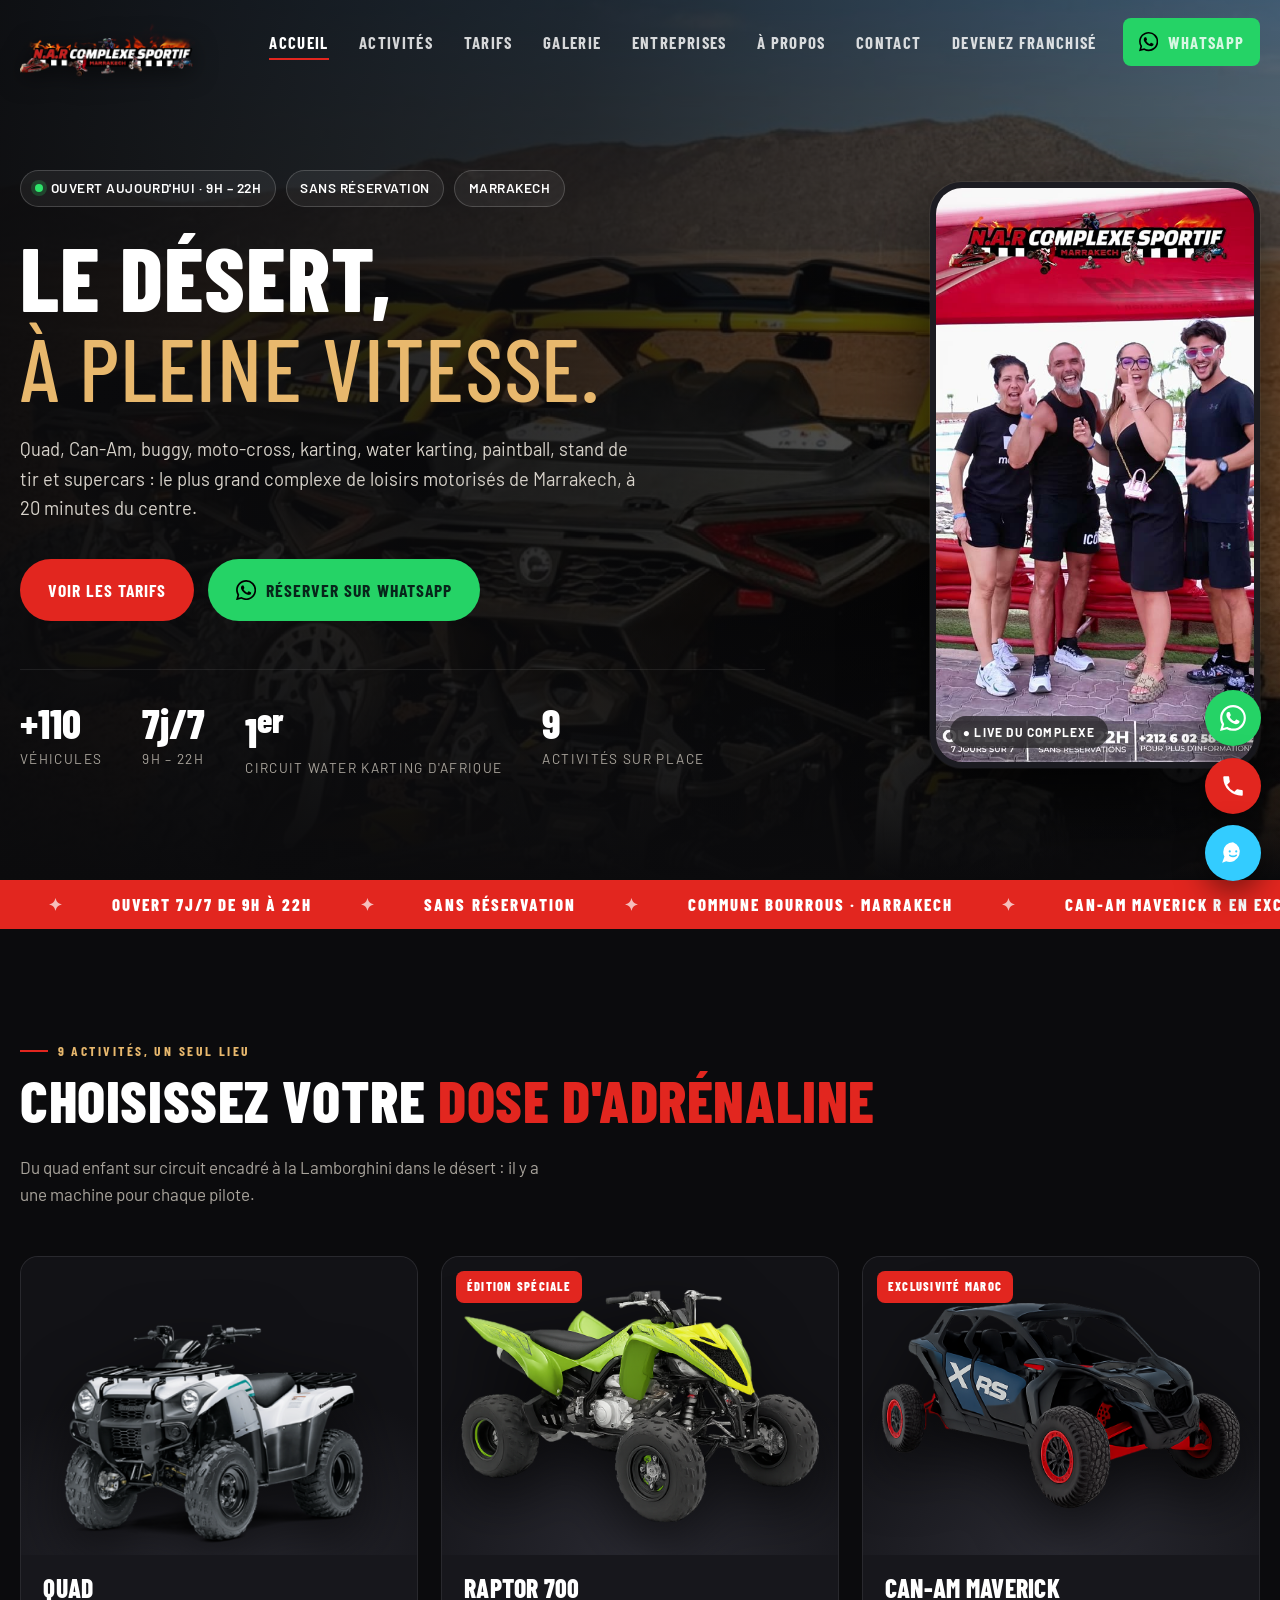
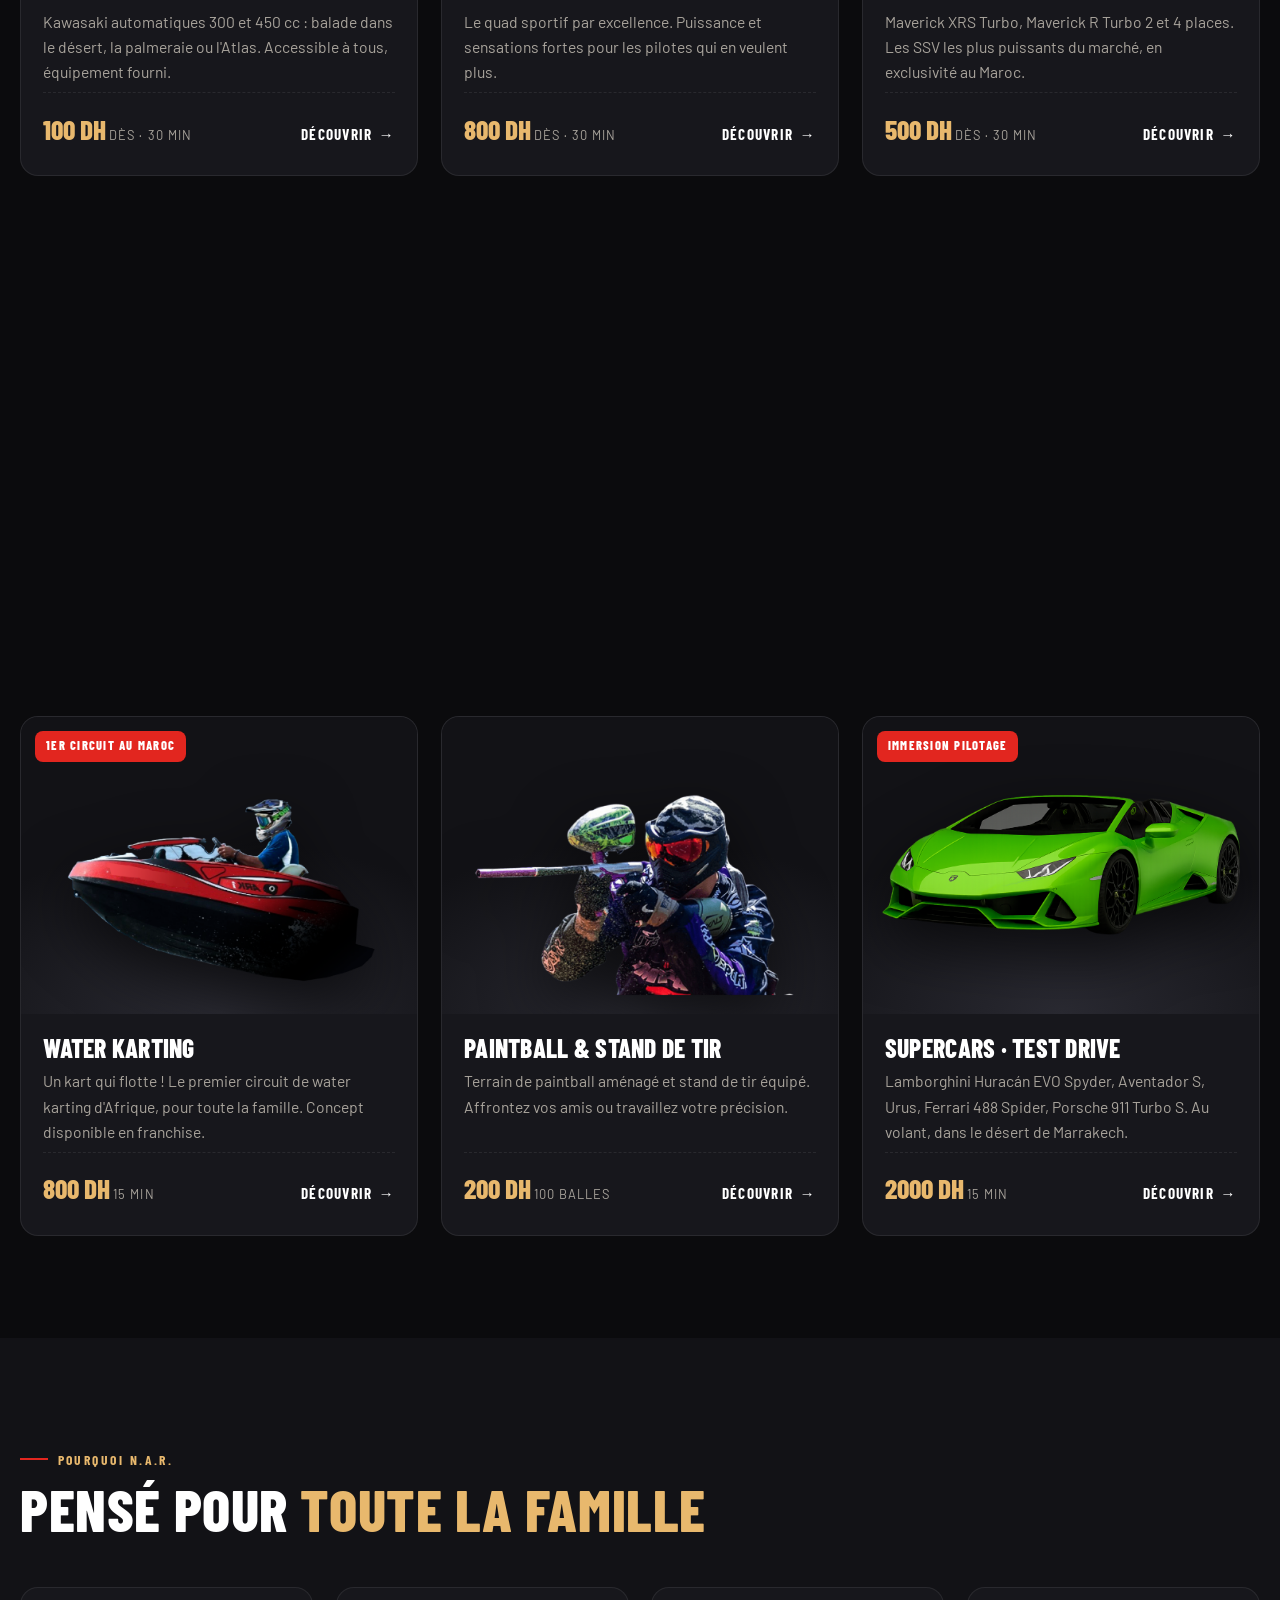
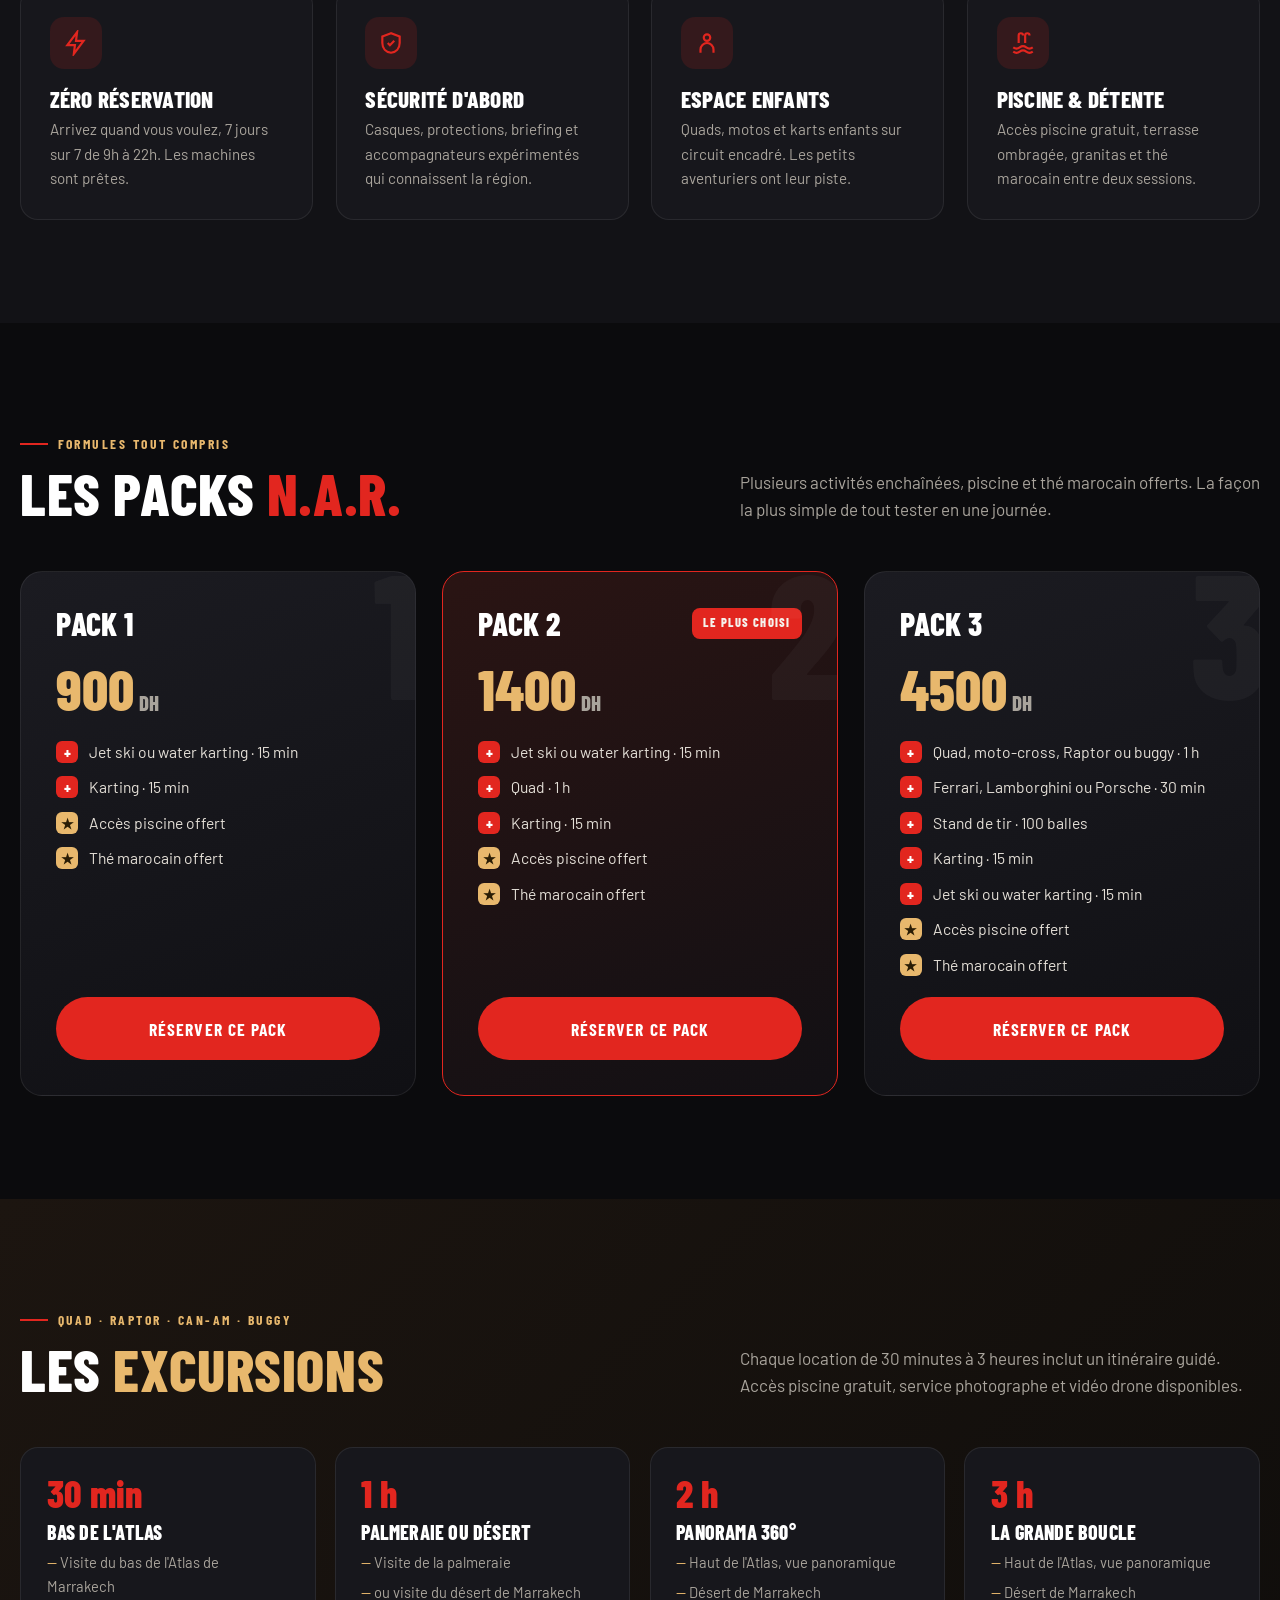
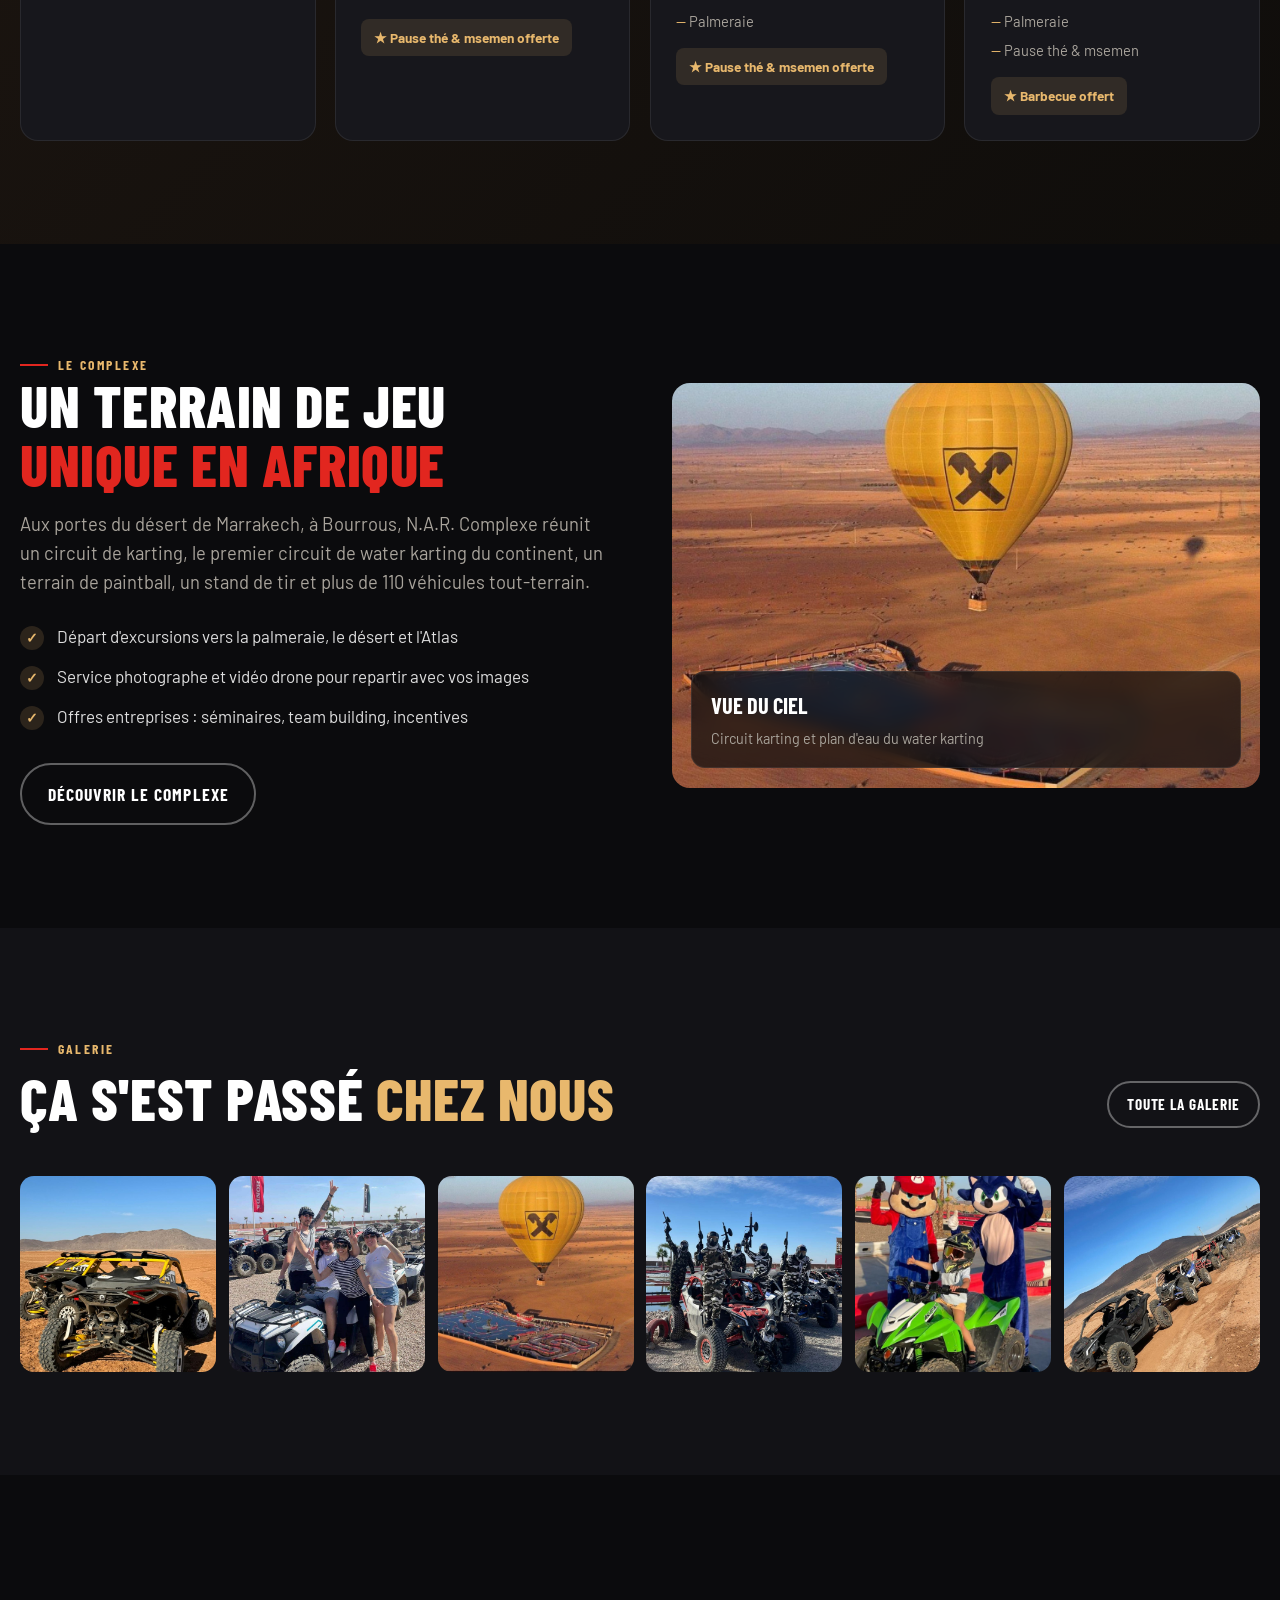
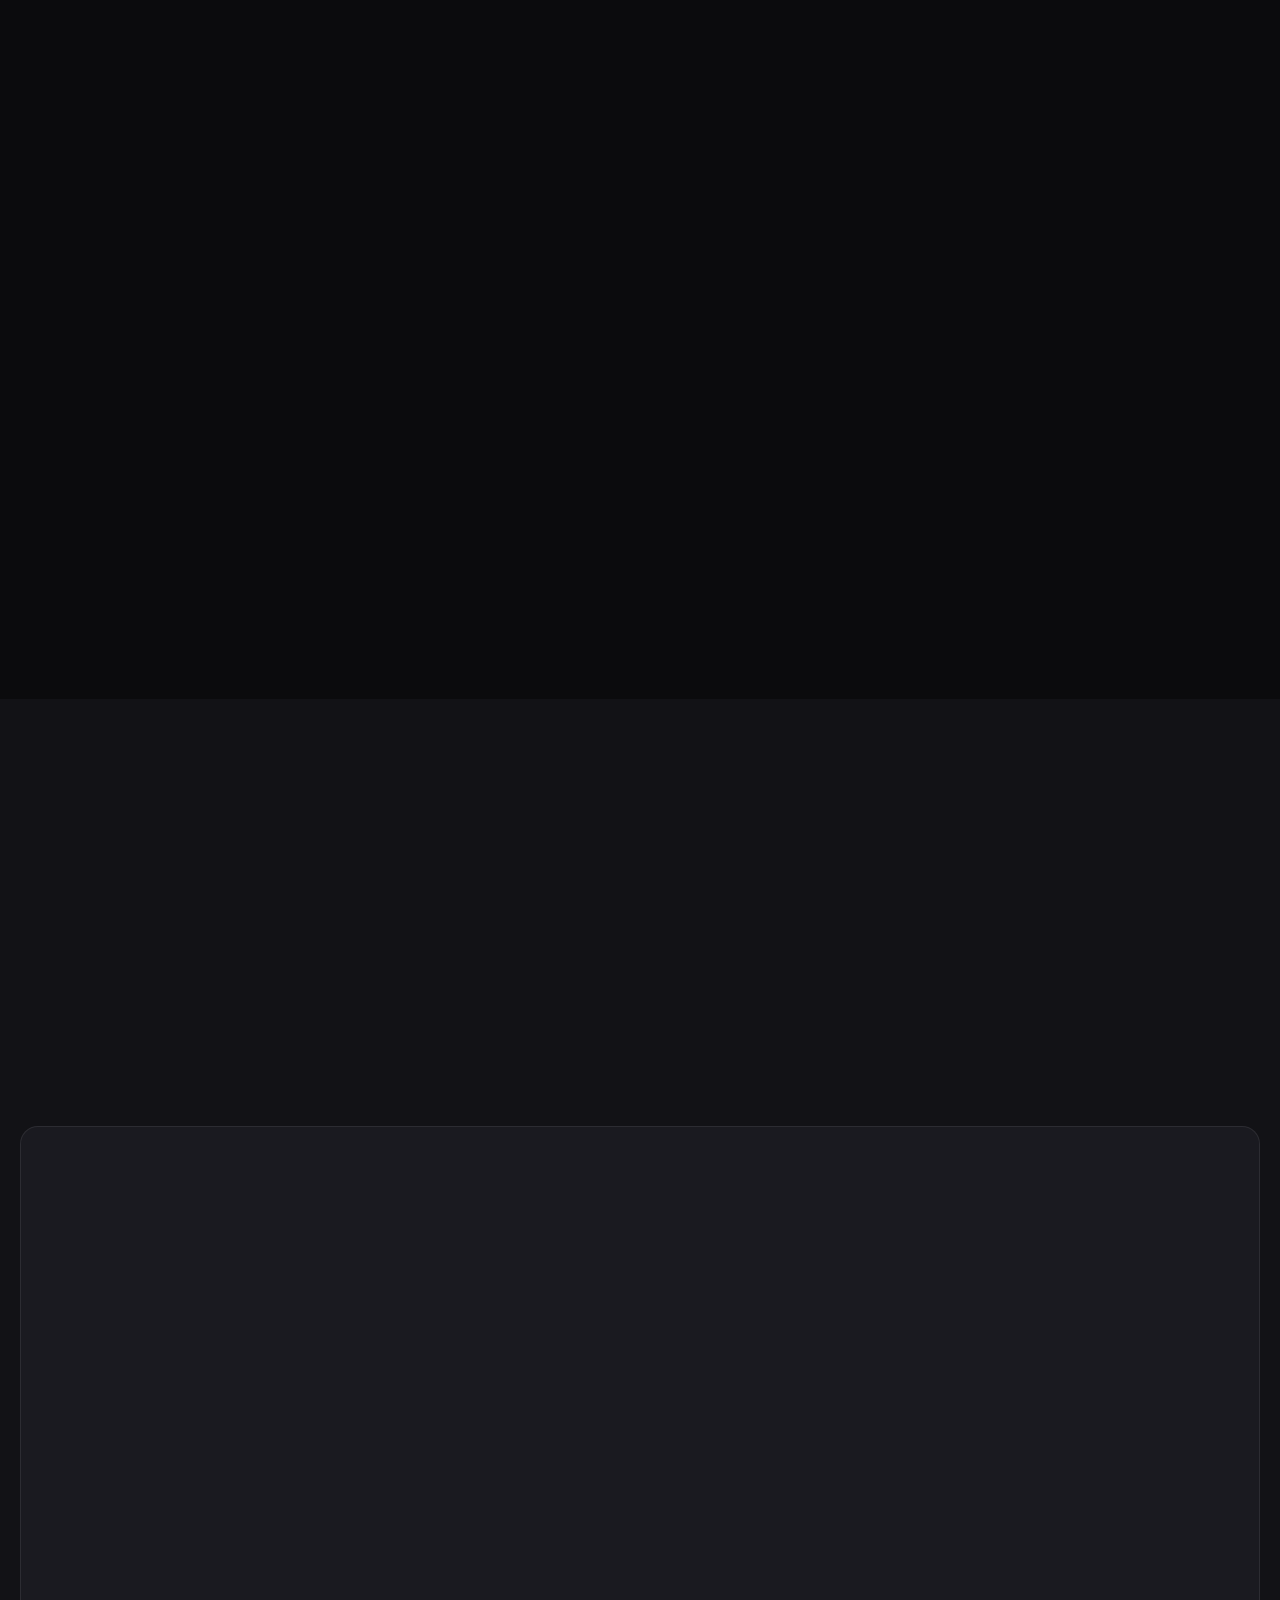
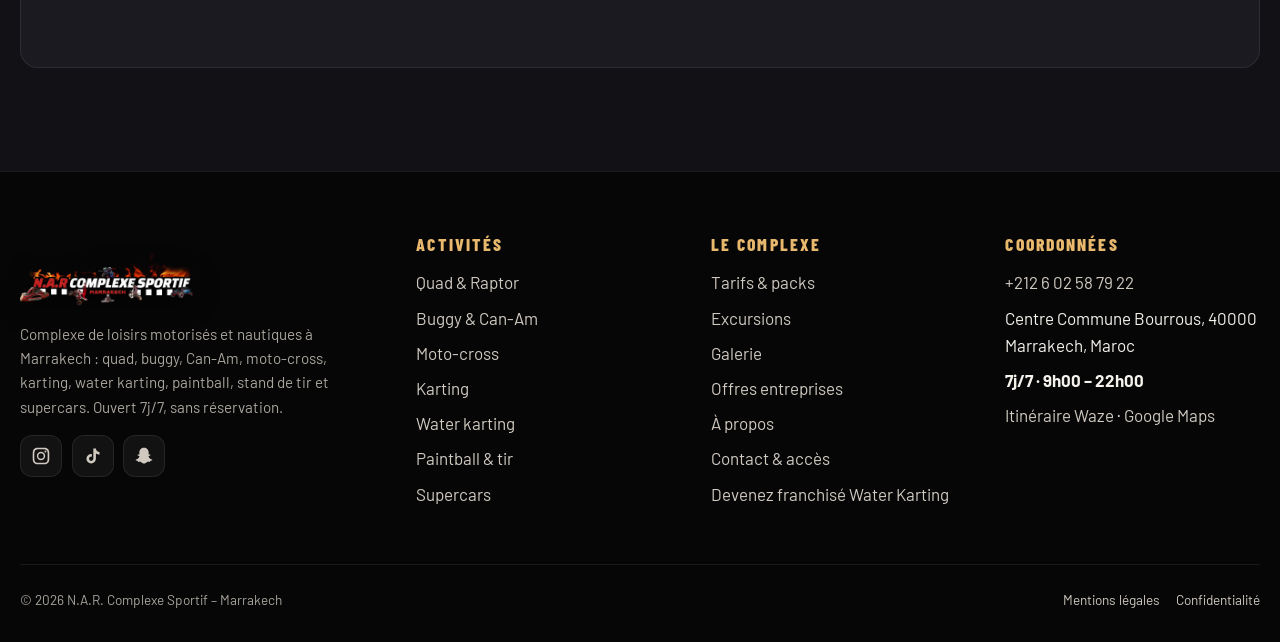
==== commit dc8f01c3: "Adresse Centre Commune Bourrous, mentions légales complétées (Kbis), page politique de confidentiali" ====
--- a/index.html
+++ b/index.html
@@ -10,7 +10,7 @@
 <link rel="preconnect" href="https://fonts.googleapis.com"><link rel="preconnect" href="https://fonts.gstatic.com" crossorigin>
 <link href="https://fonts.googleapis.com/css2?family=Barlow+Condensed:wght@500;700;800&family=Barlow:wght@400;500;600;700&display=swap" rel="stylesheet">
 <link rel="stylesheet" href="assets/style.css?v=2">
-<script type="application/ld+json">{"@context": "https://schema.org", "@type": "SportsActivityLocation", "name": "N.A.R. Complexe Sportif", "url": "https://www.narcomplexesportif.com/", "telephone": "+212602587922", "image": "https://www.narcomplexesportif.com/assets/img/p-canam-desert.jpg", "address": {"@type": "PostalAddress", "streetAddress": "Route de Casablanca, Douar Berhmoun", "postalCode": "40000", "addressLocality": "Marrakech", "addressCountry": "MA"}, "openingHoursSpecification": [{"@type": "OpeningHoursSpecification", "dayOfWeek": ["Monday", "Tuesday", "Wednesday", "Thursday", "Friday", "Saturday", "Sunday"], "opens": "09:00", "closes": "22:00"}], "priceRange": "100 DH - 4500 DH", "sameAs": ["https://www.instagram.com/n.a.r_complexe/", "https://www.tiktok.com/@n.a.r_complexe", "https://www.snapchat.com/add/narcomplexe"]}</script>
+<script type="application/ld+json">{"@context": "https://schema.org", "@type": "SportsActivityLocation", "name": "N.A.R. Complexe Sportif", "url": "https://www.narcomplexesportif.com/", "telephone": "+212602587922", "image": "https://www.narcomplexesportif.com/assets/img/p-canam-desert.jpg", "address": {"@type": "PostalAddress", "streetAddress": "Centre Commune Bourrous", "postalCode": "40000", "addressLocality": "Marrakech", "addressCountry": "MA"}, "openingHoursSpecification": [{"@type": "OpeningHoursSpecification", "dayOfWeek": ["Monday", "Tuesday", "Wednesday", "Thursday", "Friday", "Saturday", "Sunday"], "opens": "09:00", "closes": "22:00"}], "priceRange": "100 DH - 4500 DH", "sameAs": ["https://www.instagram.com/n.a.r_complexe/", "https://www.tiktok.com/@n.a.r_complexe", "https://www.snapchat.com/add/narcomplexe"]}</script>
 </head><body>
 <header class="header"><div class="wrap">
   <a class="brand" href="index.html" aria-label="N.A.R. Complexe Sportif, accueil"><img src="assets/img/logo.png" alt="N.A.R. Complexe Sportif Marrakech" width="160" height="62"></a>
@@ -32,7 +32,7 @@
   <div class="reel"><video muted loop playsinline preload="metadata" poster="assets/reel-poster.jpg"><source src="assets/reel.mp4" type="video/mp4"></video><span class="tag">● Live du complexe</span></div>
  </div>
 </section>
-<div class="ticker" aria-hidden="true"><div class="track"><span>Ouvert 7j/7 de 9h à 22h</span><span>Sans réservation</span><span>Route de Casablanca · Marrakech</span><span>Can-Am Maverick R en exclusivité au Maroc</span><span>Ouvert 7j/7 de 9h à 22h</span><span>Sans réservation</span><span>Route de Casablanca · Marrakech</span><span>Can-Am Maverick R en exclusivité au Maroc</span></div></div>
+<div class="ticker" aria-hidden="true"><div class="track"><span>Ouvert 7j/7 de 9h à 22h</span><span>Sans réservation</span><span>Commune Bourrous · Marrakech</span><span>Can-Am Maverick R en exclusivité au Maroc</span><span>Ouvert 7j/7 de 9h à 22h</span><span>Sans réservation</span><span>Commune Bourrous · Marrakech</span><span>Can-Am Maverick R en exclusivité au Maroc</span></div></div>
 
 <section id="activites"><div class="wrap">
  <div class="sec-head rv"><div><span class="eyebrow">9 activités, un seul lieu</span><h2>Choisissez votre <span class="accent">dose d'adrénaline</span></h2></div><p>Du quad enfant sur circuit encadré à la Lamborghini dans le désert : il y a une machine pour chaque pilote.</p></div>
@@ -70,7 +70,7 @@
 
 <section><div class="wrap"><div class="split">
  <div class="rv"><span class="eyebrow">Le complexe</span><h2>Un terrain de jeu <span class="accent">unique en Afrique</span></h2>
-  <p class="lead" style="margin-top:1rem">Sur la route de Casablanca, aux portes du désert de Marrakech, N.A.R. Complexe réunit un circuit de karting, le premier circuit de water karting du continent, un terrain de paintball, un stand de tir et plus de 110 véhicules tout-terrain.</p>
+  <p class="lead" style="margin-top:1rem">Aux portes du désert de Marrakech, à Bourrous, N.A.R. Complexe réunit un circuit de karting, le premier circuit de water karting du continent, un terrain de paintball, un stand de tir et plus de 110 véhicules tout-terrain.</p>
   <ul class="checks"><li>Départ d'excursions vers la palmeraie, le désert et l'Atlas</li><li>Service photographe et vidéo drone pour repartir avec vos images</li><li>Offres entreprises : séminaires, team building, incentives</li></ul>
   <a class="btn btn-ghost" href="a-propos.html">Découvrir le complexe</a></div>
  <div class="pic wide rv"><img src="assets/img/p-drone.jpg" alt="Vue aérienne du complexe N.A.R." loading="lazy"><div class="caption"><b>Vue du ciel</b><span>Circuit karting et plan d'eau du water karting</span></div></div>
@@ -92,7 +92,7 @@
  <div class="sec-head rv"><div><span class="eyebrow">Infos pratiques</span><h2>Venir au <span class="sand">complexe</span></h2></div></div>
  <div class="info-cards rv">
   <div class="info"><div class="ic"><svg viewBox="0 0 24 24" fill="none" stroke="currentColor" stroke-width="2"><circle cx="12" cy="12" r="9"/><path d="M12 7v5l3 2"/></svg></div><div><h3>Horaires</h3><p>Tous les jours, 9h00 – 22h00<br>Sans réservation</p></div></div>
-  <div class="info"><div class="ic"><svg viewBox="0 0 24 24" fill="none" stroke="currentColor" stroke-width="2"><path d="M12 21s7-6.3 7-11.5A7 7 0 0 0 5 9.5C5 14.7 12 21 12 21Z"/><circle cx="12" cy="9.5" r="2.5"/></svg></div><div><h3>Adresse</h3><p>Route de Casablanca, Douar Berhmoun, 40000 Marrakech</p><a href="https://www.waze.com/en/live-map/directions/ma/marrakech-safi/n.a.r-complexe-sportif-location-quad-cross-raptor-buggy-waterkarting-paintball-karting-marrakech?place=ChIJ9RRt12yLrw0RAxssu5ktRnk" target="_blank" rel="noopener" class="sand">Ouvrir dans Waze →</a></div></div>
+  <div class="info"><div class="ic"><svg viewBox="0 0 24 24" fill="none" stroke="currentColor" stroke-width="2"><path d="M12 21s7-6.3 7-11.5A7 7 0 0 0 5 9.5C5 14.7 12 21 12 21Z"/><circle cx="12" cy="9.5" r="2.5"/></svg></div><div><h3>Adresse</h3><p>Centre Commune Bourrous, 40000 Marrakech, Maroc</p><a href="https://www.waze.com/en/live-map/directions/ma/marrakech-safi/n.a.r-complexe-sportif-location-quad-cross-raptor-buggy-waterkarting-paintball-karting-marrakech?place=ChIJ9RRt12yLrw0RAxssu5ktRnk" target="_blank" rel="noopener" class="sand">Ouvrir dans Waze →</a></div></div>
   <div class="info"><div class="ic"><svg viewBox="0 0 24 24" fill="none" stroke="currentColor" stroke-width="2"><path d="M5 4h4l2 5-2.5 1.5a11 11 0 0 0 5 5L15 13l5 2v4a2 2 0 0 1-2 2A16 16 0 0 1 3 6a2 2 0 0 1 2-2Z"/></svg></div><div><h3>Contact</h3><p><a href="tel:+212602587922">+212 6 02 58 79 22</a><br><a href="https://wa.me/212602587922" target="_blank" rel="noopener">WhatsApp</a> · Instagram · TikTok</p></div></div>
  </div>
  <div class="map rv" style="margin-top:1.4rem"><iframe src="https://www.google.com/maps?q=N.A.R+Complexe+Sportif+Marrakech&output=embed" loading="lazy" title="Carte N.A.R. Complexe" referrerpolicy="no-referrer-when-downgrade" allowfullscreen></iframe></div>
@@ -115,10 +115,10 @@
    <li><a href="tarifs.html">Tarifs &amp; packs</a></li><li><a href="tarifs.html#excursions">Excursions</a></li><li><a href="galerie.html">Galerie</a></li>
    <li><a href="entreprises.html">Offres entreprises</a></li><li><a href="a-propos.html">À propos</a></li><li><a href="contact.html">Contact &amp; accès</a></li><li><a href="franchise.html">Devenez franchisé Water Karting</a></li></ul></div>
   <div><h4>Coordonnées</h4><ul>
-   <li><a href="tel:+212602587922">+212 6 02 58 79 22</a></li><li>Route de Casablanca, Douar Berhmoun, 40000 Marrakech</li><li><strong>7j/7 · 9h00 – 22h00</strong></li>
+   <li><a href="tel:+212602587922">+212 6 02 58 79 22</a></li><li>Centre Commune Bourrous, 40000 Marrakech, Maroc</li><li><strong>7j/7 · 9h00 – 22h00</strong></li>
    <li><a href="https://www.waze.com/en/live-map/directions/ma/marrakech-safi/n.a.r-complexe-sportif-location-quad-cross-raptor-buggy-waterkarting-paintball-karting-marrakech?place=ChIJ9RRt12yLrw0RAxssu5ktRnk" target="_blank" rel="noopener">Itinéraire Waze</a> · <a href="https://maps.google.com/?cid=8738722265252502275" target="_blank" rel="noopener">Google Maps</a></li></ul></div>
  </div>
- <div class="legal"><span>© 2026 N.A.R. Complexe Sportif – Marrakech</span><span><a href="mentions-legales.html">Mentions légales</a><a href="mentions-legales.html#donnees">Confidentialité</a></span></div>
+ <div class="legal"><span>© 2026 N.A.R. Complexe Sportif – Marrakech</span><span><a href="mentions-legales.html">Mentions légales</a><a href="politique-de-confidentialite.html">Confidentialité</a></span></div>
 </div></footer>
 <div class="float">
  <a class="wa" href="https://wa.me/212602587922" target="_blank" rel="noopener" aria-label="WhatsApp"><svg viewBox="0 0 24 24"><path d="M20.5 3.5A11.9 11.9 0 0 0 12 0C5.4 0 .1 5.3.1 11.9c0 2.1.6 4.1 1.6 5.9L0 24l6.3-1.7a12 12 0 0 0 5.7 1.5c6.6 0 11.9-5.3 11.9-11.9 0-3.2-1.2-6.2-3.4-8.4ZM12 21.8c-1.8 0-3.5-.5-5-1.4l-.4-.2-3.7 1 1-3.6-.2-.4A9.8 9.8 0 0 1 2.1 12C2.1 6.5 6.5 2 12 2c2.6 0 5.1 1 7 2.9a9.8 9.8 0 0 1 2.9 7c0 5.5-4.5 9.9-9.9 9.9Zm5.4-7.4c-.3-.1-1.8-.9-2-1-.3-.1-.5-.1-.7.1-.2.3-.8 1-.9 1.2-.2.2-.3.2-.6.1-.3-.1-1.3-.5-2.4-1.5-.9-.8-1.5-1.8-1.7-2.1-.2-.3 0-.5.1-.6l.4-.5.3-.5v-.5l-.9-2.2c-.2-.6-.5-.5-.7-.5h-.6c-.2 0-.5.1-.8.4-.3.3-1 1-1 2.5s1.1 2.9 1.2 3.1c.1.2 2.1 3.2 5.1 4.5.7.3 1.3.5 1.7.6.7.2 1.4.2 1.9.1.6-.1 1.8-.7 2-1.4.2-.7.2-1.3.2-1.4-.1-.2-.3-.3-.6-.4Z"/></svg></a>
--- a/assets/style.css
+++ b/assets/style.css
@@ -65,9 +65,9 @@
   .burger{display:grid}
   .header,.header.scrolled{background:#0b0b0d;backdrop-filter:none;box-shadow:0 1px 0 var(--line)}
   .header .wrap{height:68px}
-  .nav-socials{display:flex;gap:.7rem;justify-content:center;margin-top:1rem}
-  .nav-socials a{width:40px;height:40px;border-radius:10px;display:grid;place-items:center;background:rgba(255,255,255,.07);border:1px solid var(--line);padding:0}
-  .nav-socials svg{width:18px;height:18px;fill:currentColor}
+  .nav-socials{display:flex;gap:1.6rem;justify-content:center;margin-top:1.2rem}
+  .nav-socials a{padding:0;border:0;color:#fff;display:grid;place-items:center}
+  .nav-socials svg{width:22px;height:22px;fill:#fff}
   .brand img{height:50px}
   .subnav{top:68px}
 }
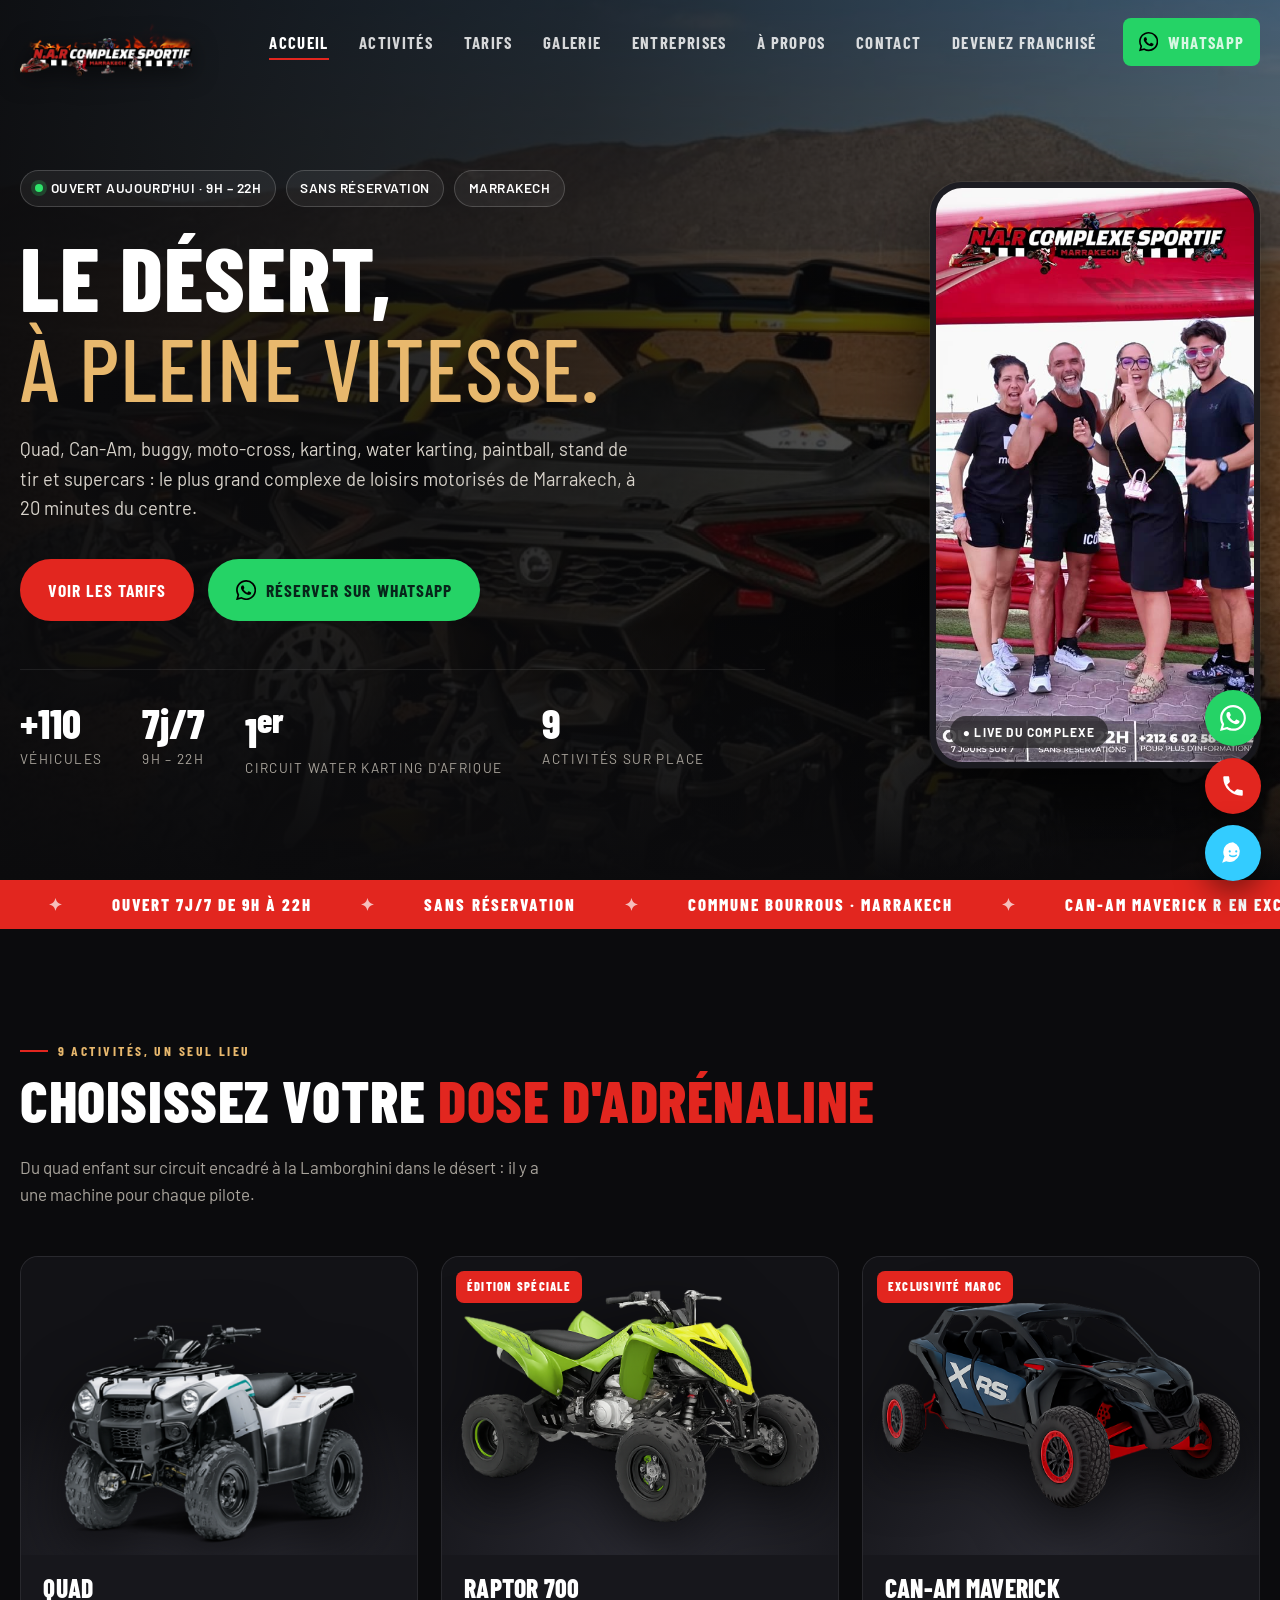
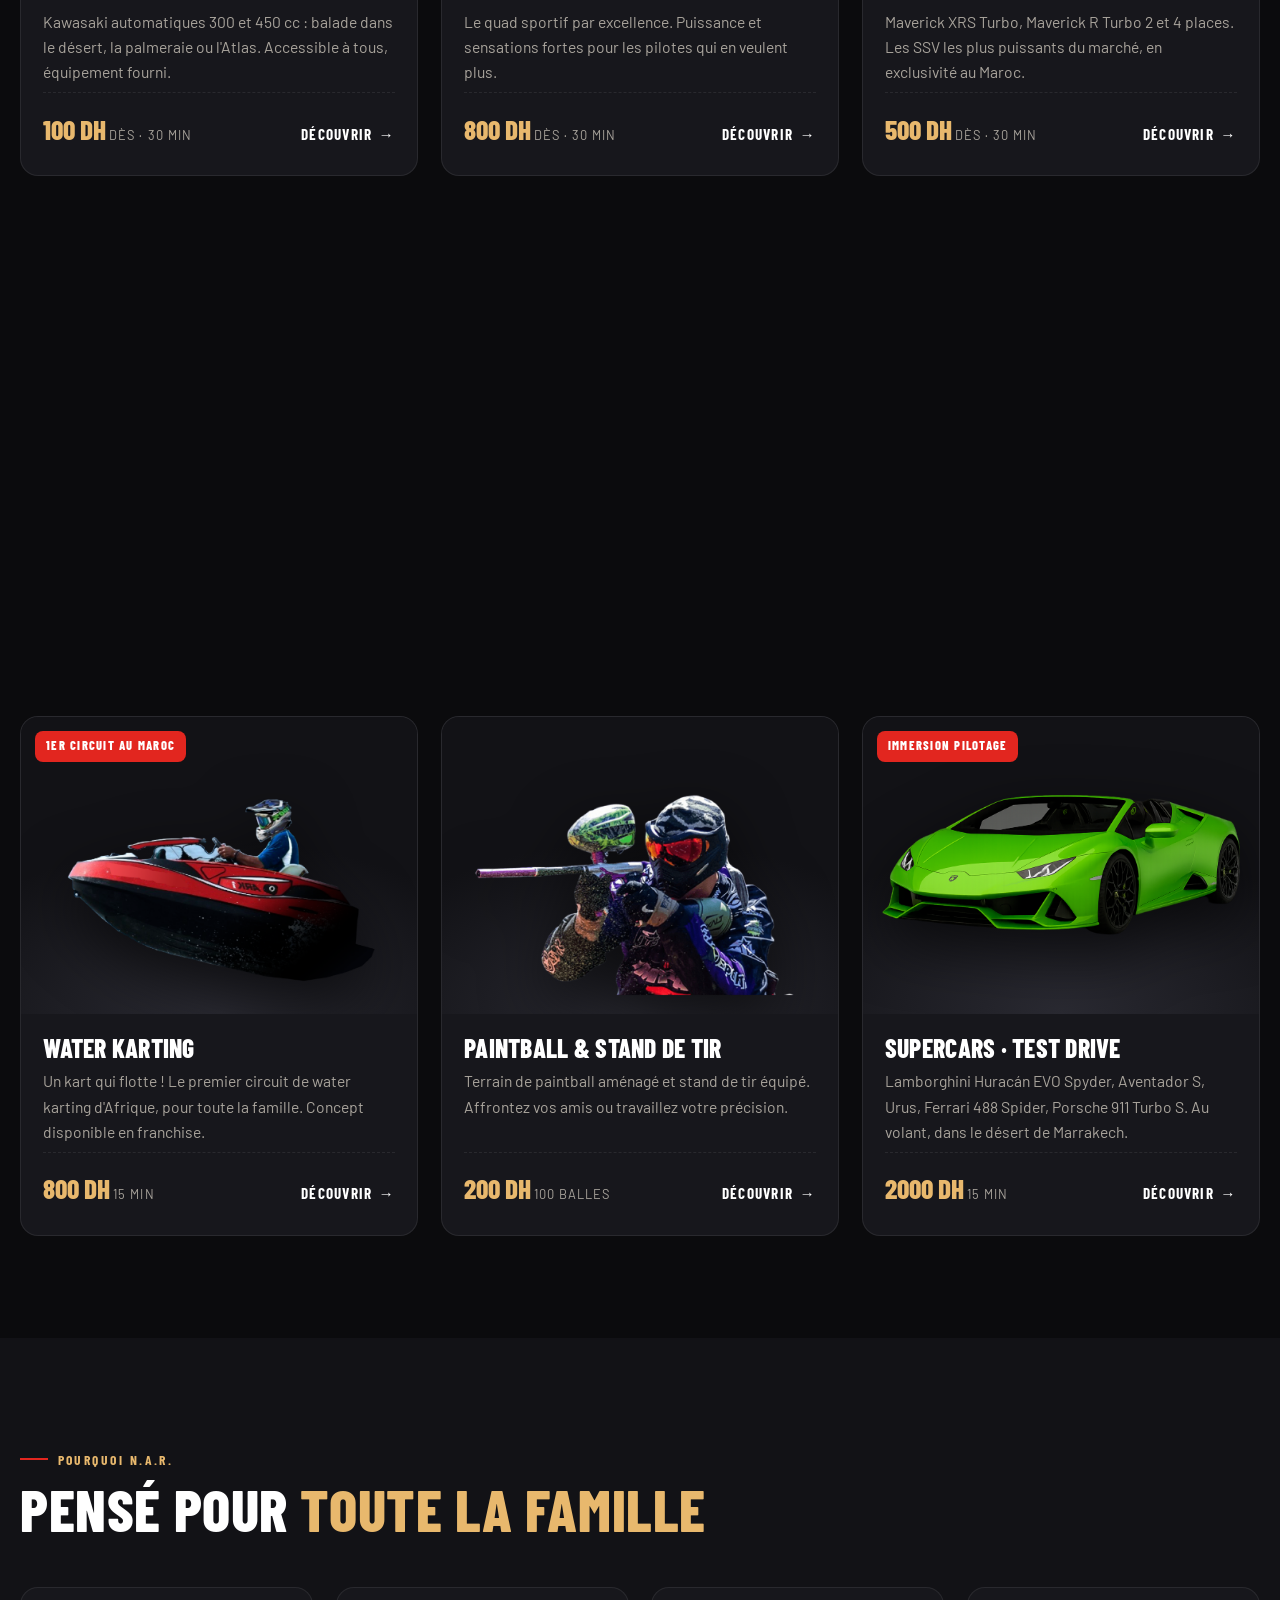
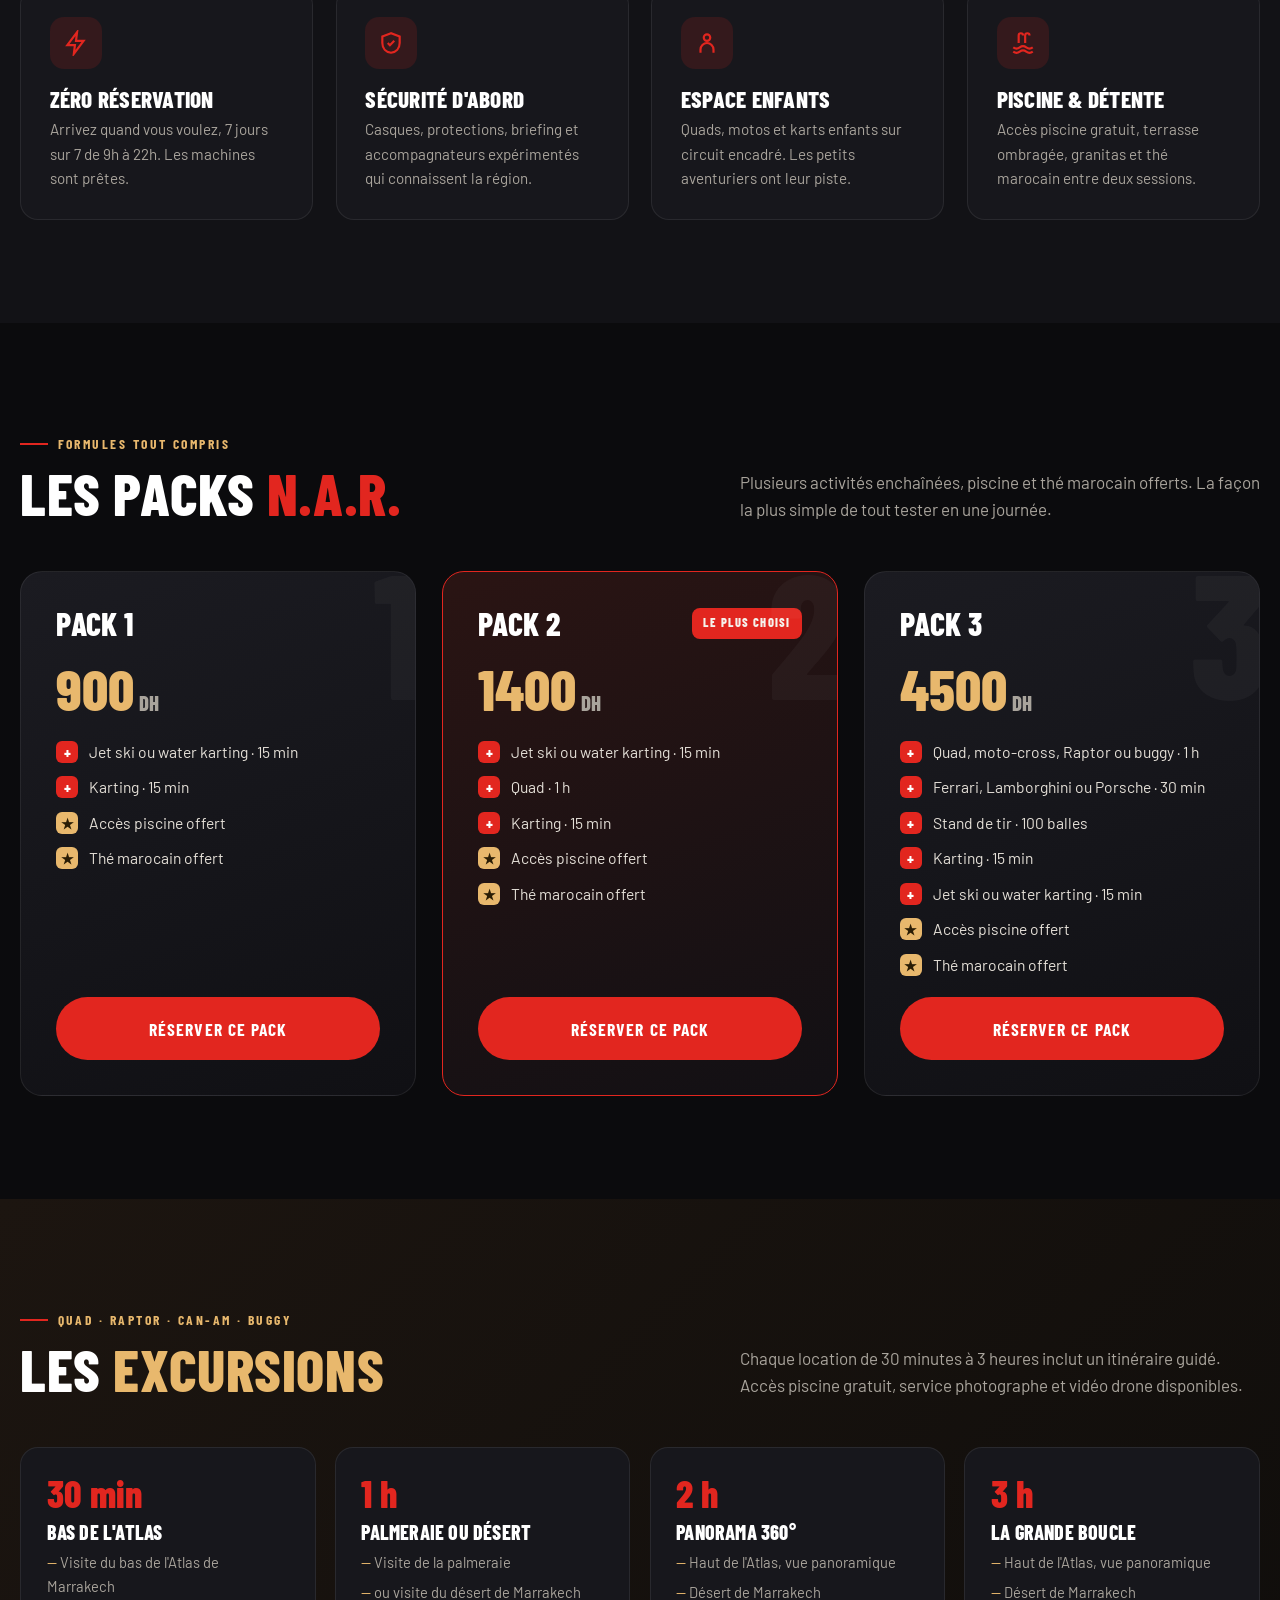
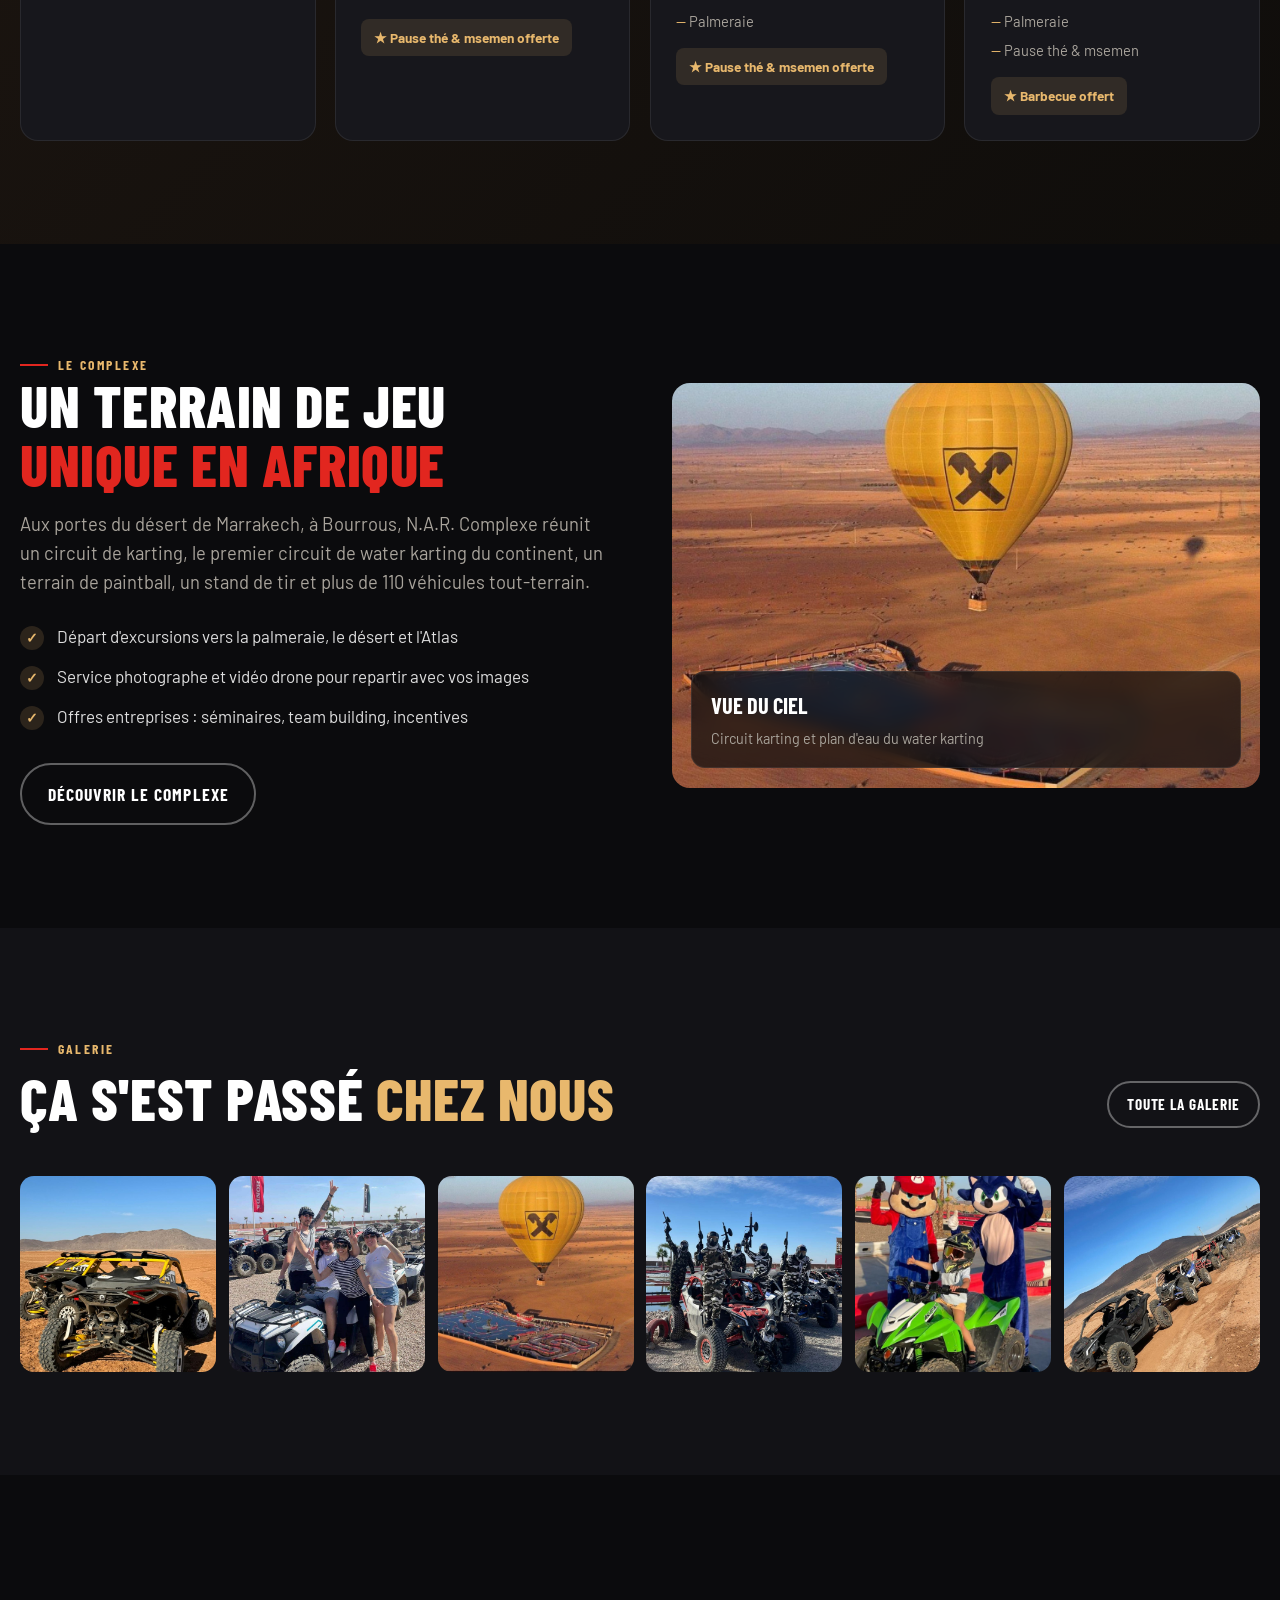
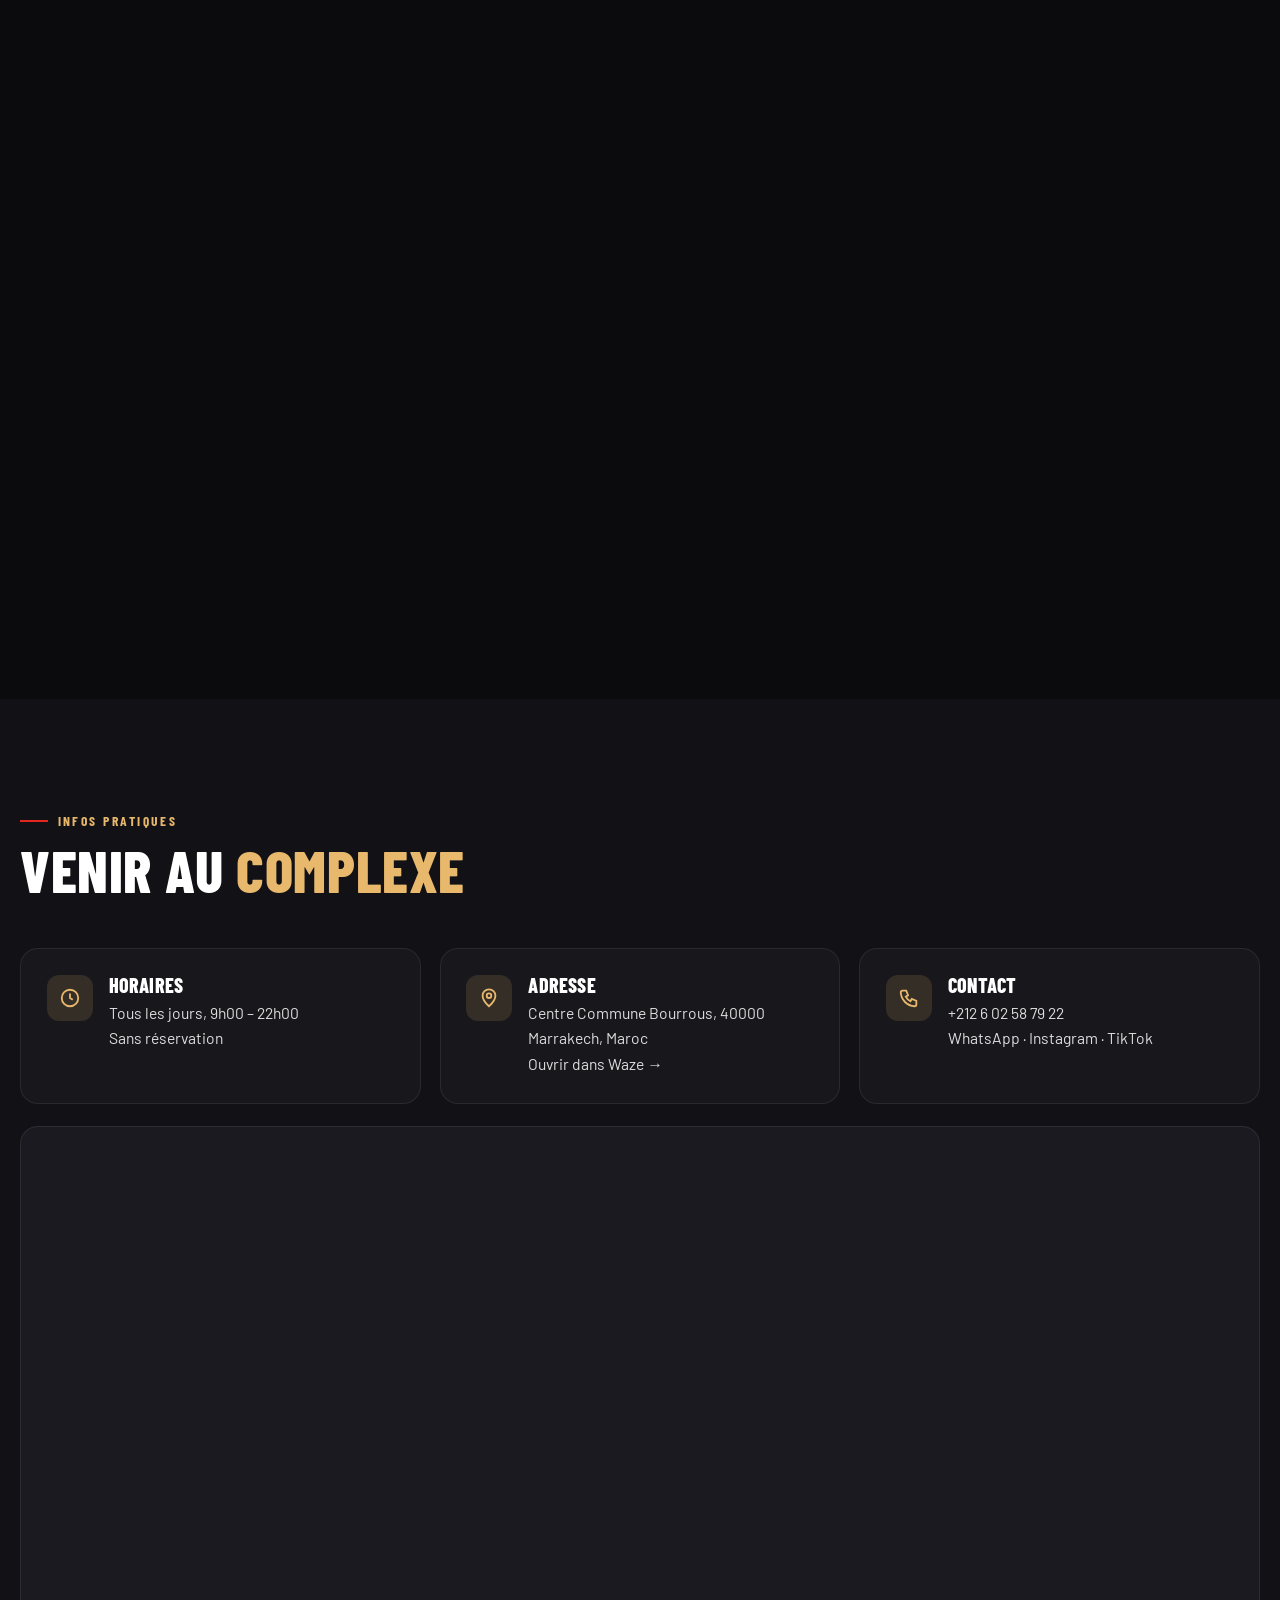
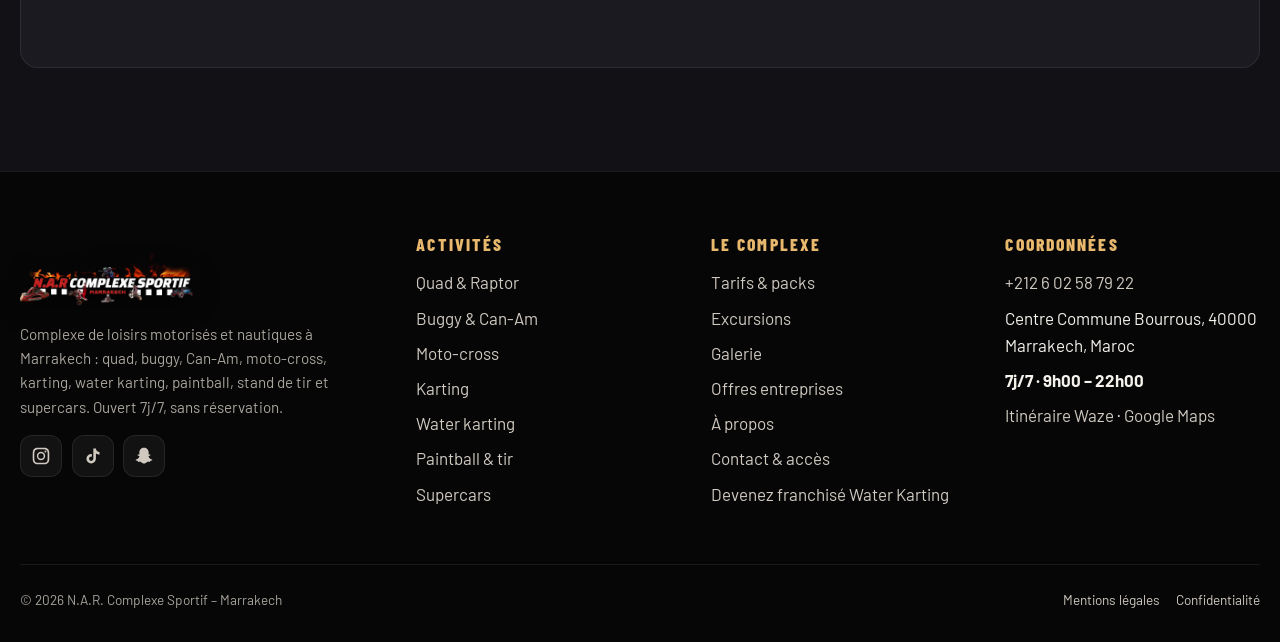
==== commit d0d244d1: "Supercars : la voiture affichée change toutes les 5 s Co-Authored-By: Claude Fable 5.1 <noreply@anth" ====
--- a/index.html
+++ b/index.html
@@ -44,7 +44,7 @@
  <div class="body"><h3>Buggy</h3><p>Du buggy classique au buggy de course, pour une virée tout-terrain accessible et ludique.</p><div class="price"><span><b>300 DH</b> <small>1 heure</small></span><span class="more">Découvrir</span></div></div></a><a class="card rv" href="activites.html#karting"><div class="media"><img src="assets/img/v-kart.png" alt="Rallye-karting" loading="lazy"></div>
  <div class="body"><h3>Rallye-karting</h3><p>Un circuit de karting au cœur du désert. Chronos, dépassements et podium entre amis.</p><div class="price"><span><b>200 DH</b> <small>15 min</small></span><span class="more">Découvrir</span></div></div></a><a class="card rv" href="activites.html#waterkarting"><span class="chip">1er circuit au Maroc</span><div class="media"><img src="assets/img/v-waterkart.png" alt="Water karting" loading="lazy"></div>
  <div class="body"><h3>Water karting</h3><p>Un kart qui flotte ! Le premier circuit de water karting d'Afrique, pour toute la famille. Concept disponible en franchise.</p><div class="price"><span><b>800 DH</b> <small>15 min</small></span><span class="more">Découvrir</span></div></div></a><a class="card rv" href="activites.html#paintball"><div class="media"><img src="assets/img/v-paintball.png" alt="Paintball & stand de tir" loading="lazy"></div>
- <div class="body"><h3>Paintball & stand de tir</h3><p>Terrain de paintball aménagé et stand de tir équipé. Affrontez vos amis ou travaillez votre précision.</p><div class="price"><span><b>200 DH</b> <small>100 balles</small></span><span class="more">Découvrir</span></div></div></a><a class="card rv" href="activites.html#supercars"><span class="chip">Immersion pilotage</span><div class="media"><img src="assets/img/v-huracan.png" alt="Supercars · Test drive" loading="lazy"></div>
+ <div class="body"><h3>Paintball & stand de tir</h3><p>Terrain de paintball aménagé et stand de tir équipé. Affrontez vos amis ou travaillez votre précision.</p><div class="price"><span><b>200 DH</b> <small>100 balles</small></span><span class="more">Découvrir</span></div></div></a><a class="card rv" href="activites.html#supercars"><span class="chip">Immersion pilotage</span><div class="media"><img src="assets/img/v-huracan.png" data-rotate="v-huracan.png,v-aventador.png,v-urus.png,v-ferrari.png" alt="Supercars · Test drive" loading="lazy"></div>
  <div class="body"><h3>Supercars · Test drive</h3><p>Lamborghini Huracán EVO Spyder, Aventador S, Urus, Ferrari 488 Spider, Porsche 911 Turbo S. Au volant, dans le désert de Marrakech.</p><div class="price"><span><b>2000 DH</b> <small>15 min</small></span><span class="more">Découvrir</span></div></div></a></div>
 </div></section>
 
--- a/assets/style.css
+++ b/assets/style.css
@@ -303,6 +303,9 @@
 .float a:hover{transform:scale(1.08)}
 .float .wa{background:#25d366}.float .tel{background:var(--red)}.float .wz{background:#33ccff}
 .float svg{width:26px;height:26px;fill:currentColor}
+
+img[data-rotate]{transition:opacity .45s ease,transform .45s ease}
+img[data-rotate].swap{opacity:0;transform:translateX(28px)}
 
 /* Animations d'apparition */
 .rv{opacity:0;transform:translateY(24px);transition:opacity .7s ease,transform .7s ease}
